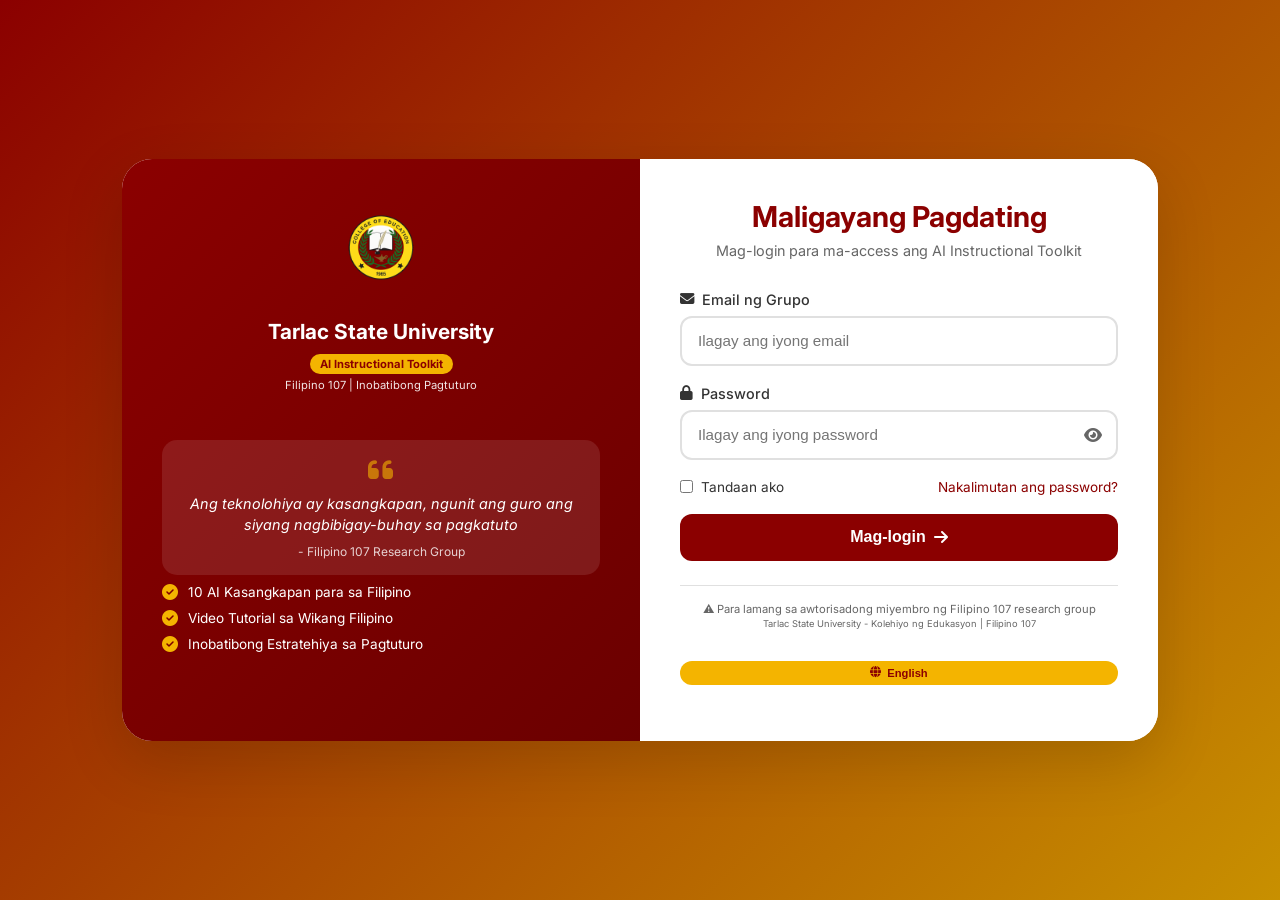
==== dashboard.html @ 9d1700a6 "first commit" ====
<!DOCTYPE html>
<html lang="tl">

<head>
    <meta charset="UTF-8">
    <meta name="viewport" content="width=device-width, initial-scale=1.0, user-scalable=yes">
    <link rel="icon" type="image/png" href="/assets/images/TSU Logo.png" />
    <title>Dashboard | AI Integrated Instructional Toolkit | Filipino 107 - TSU</title>
    <link rel="stylesheet" href="style.css">
    <link href="https://fonts.googleapis.com/css2?family=Inter:wght@300;400;500;600;700;800&display=swap"
        rel="stylesheet">
    <link rel="stylesheet" href="https://cdnjs.cloudflare.com/ajax/libs/font-awesome/6.5.1/css/all.min.css">
</head>

<body>
    <script src="check-auth.js"></script>

    <!-- Dashboard Navbar -->
    <nav class="dashboard-nav animate-slide-up">
        <div class="nav-container">
            <div class="logo">
                <img class="school-logo animate-float" src="assets/images/COE Logo.png" alt="COE Logo">
                <div class="tsu-text">
                    <span>TARLAC STATE UNIVERSITY</span>
                    <span>Kolehiyo ng Edukasyon</span>
                </div>
                <div class="logo-divider"></div>
                <i class="fas fa-robot animate-pulse"></i>
                <span class="brand-text">AI Toolkit <span class="pro-badge">Filipino 107</span></span>
            </div>
            <button class="mobile-menu-btn" id="mobileMenuBtn">
                <i class="fas fa-bars"></i>
            </button>
            <div class="nav-right" id="navRight">
                <button id="langToggle" class="lang-toggle-btn hover-scale">
                    <i class="fas fa-globe"></i> <span id="langToggleText">English</span>
                </button>
                <div class="theme-toggle" id="themeToggle">
                    <i class="fas fa-moon"></i>
                </div>
                <div class="user-menu">
                    <span id="userGreeting"></span>
                    <div class="user-avatar">
                        <i class="fas fa-user-graduate"></i>
                    </div>
                    <div class="dropdown-menu">
                        <a href="#" id="viewFavorites"><i class="fas fa-star"></i> <span id="favoritesText">Mga
                                Paborito</span></a>
                        <a href="#" id="viewProgress"><i class="fas fa-chart-line"></i> <span id="progressText">Aking
                                Progreso</span></a>
                        <hr>
                        <a href="logout.html"><i class="fas fa-sign-out-alt"></i> <span
                                id="logoutText">Lumabas</span></a>
                    </div>
                </div>
            </div>
        </div>
    </nav>

    <div class="dashboard-pro-container">
        <!-- University Header -->
        <div class="university-header scroll-reveal">
            <div class="uni-logo-container">
                <img src="assets/images/COE Logo.png" alt="TSU Logo" class="uni-logo hover-scale">
                <div class="uni-info">
                    <h2 class="uni-name">TARLAC STATE UNIVERSITY</h2>
                    <p class="uni-college">KOLEHIYO NG EDUKASYON | College of Education</p>
                    <p class="uni-course">Filipino 107 - Inobatibong Pagtuturo ng Filipino</p>
                </div>
                <div class="uni-badge animate-pulse">
                    <i class="fas fa-robot"></i>
                    <span>AI Powered Learning</span>
                </div>
            </div>
        </div>

        <!-- Stats Summary -->
        <div class="stats-summary scroll-reveal">
            <div class="stat-card">
                <i class="fas fa-check-circle"></i>
                <div class="stat-info">
                    <span class="stat-value" id="completedCount">0</span>
                    <span class="stat-label">Natapos na Tutorial</span>
                </div>
            </div>
            <div class="stat-card">
                <i class="fas fa-star"></i>
                <div class="stat-info">
                    <span class="stat-value" id="favoritesCount">0</span>
                    <span class="stat-label">Mga Paborito</span>
                </div>
            </div>
            <div class="stat-card">
                <i class="fas fa-fire"></i>
                <div class="stat-info">
                    <span class="stat-value" id="streakCount">0</span>
                    <span class="stat-label">Sunod-sunod na Araw</span>
                </div>
            </div>
        </div>

        <!-- Search and Filters -->
        <div class="search-section scroll-reveal">
            <div class="search-bar">
                <i class="fas fa-search"></i>
                <input type="text" id="searchInput" placeholder="Maghanap ng AI tools... (hal. AutoDraw, Testportal)">
                <button class="search-clear" id="searchClear" style="display: none;">
                    <i class="fas fa-times-circle"></i>
                </button>
            </div>
            <div class="filter-buttons stagger-children">
                <button class="filter-btn active" data-filter="all">
                    <i class="fas fa-th-large"></i> <span>Lahat ng Tool</span>
                </button>
                <button class="filter-btn" data-filter="sketch">
                    <i class="fas fa-paintbrush"></i> <span>Sketch</span>
                </button>
                <button class="filter-btn" data-filter="assessment">
                    <i class="fas fa-clipboard-list"></i> <span>Pagsusulit</span>
                </button>
                <button class="filter-btn" data-filter="portfolio">
                    <i class="fas fa-folder-open"></i> <span>Portfolio</span>
                </button>
                <button class="filter-btn" data-filter="writing">
                    <i class="fas fa-pen-fancy"></i> <span>Pagsulat</span>
                </button>
                <button class="filter-btn" data-filter="lesson">
                    <i class="fas fa-chalkboard-user"></i> <span>Banghay Aralin</span>
                </button>
                <button class="filter-btn" data-filter="favorites">
                    <i class="fas fa-heart"></i> <span>Mga Paborito</span>
                </button>
            </div>
        </div>

        <!-- Tools Grid -->
        <div class="tools-grid-pro" id="toolsGrid">
            <div class="loading-spinner">
                <i class="fas fa-spinner fa-spin"></i>
                <p>Loading AI Tools...</p>
            </div>
        </div>

        <!-- Motivational Quote Section -->
        <div class="motivation-card scroll-reveal">
            <div class="quote-icon">
                <i class="fas fa-quote-left animate-float"></i>
            </div>
            <div class="quote-content">
                <p id="quoteText">"Ang teknolohiya ay kasangkapan, ngunit ang guro ang siyang nagbibigay-buhay sa
                    pagkatuto."</p>
                <span id="quoteAuthorText">- Filipino 107 Research Group</span>
            </div>
            <div class="quote-refresh" id="refreshQuote">
                <i class="fas fa-sync-alt hover-scale"></i>
            </div>
        </div>

        <!-- Floating Action Button -->
        <div class="fab-menu" id="fabMenu">
            <button class="fab-main animate-pulse">
                <i class="fas fa-plus"></i>
            </button>
            <div class="fab-options">
                <button class="fab-option hover-scale" id="fabProgress">
                    <i class="fas fa-chart-line"></i>
                    <span>Progress</span>
                </button>
                <button class="fab-option hover-scale" id="fabFavorites">
                    <i class="fas fa-star"></i>
                    <span>Favorites</span>
                </button>
                <button class="fab-option hover-scale" id="fabSupport">
                    <i class="fas fa-headset"></i>
                    <span>Support</span>
                </button>
            </div>
        </div>
    </div>

    <!-- Progress Modal -->
    <div id="progressModal" class="modal">
        <div class="modal-content animate-fade-scale">
            <div class="modal-header">
                <h2><i class="fas fa-chart-line"></i> <span>Iyong Progreso sa Pag-aaral</span></h2>
                <span class="close hover-scale">&times;</span>
            </div>
            <div class="modal-body">
                <div class="progress-stats">
                    <div class="stat-circle">
                        <canvas id="progressChart" width="150" height="150"></canvas>
                        <span id="progressPercent">0%</span>
                    </div>
                    <div class="stat-details">
                        <div class="stat-item">
                            <i class="fas fa-check-circle" style="color: #28a745;"></i>
                            <span>Natapos na Tutorial:</span>
                            <strong id="modalCompleted">0</strong><span>/9</span>
                        </div>
                        <div class="stat-item">
                            <i class="fas fa-clock" style="color: #F4B400;"></i>
                            <span>Kasalukuyang Pinag-aaralan:</span>
                            <strong id="modalInProgress">0</strong>
                        </div>
                        <div class="stat-item">
                            <i class="fas fa-star" style="color: #F4B400;"></i>
                            <span>Mga Paboritong Tool:</span>
                            <strong id="modalFavorites">0</strong>
                        </div>
                        <div class="stat-item">
                            <i class="fas fa-fire" style="color: #ff6b6b;"></i>
                            <span>Sunod-sunod na Araw:</span>
                            <strong id="modalStreak">0</strong> <span>araw</span>
                        </div>
                    </div>
                </div>
                <div class="completed-section">
                    <h4><i class="fas fa-trophy"></i> <span>Mga Natapos na Tutorial</span></h4>
                    <div class="completed-list" id="completedList">
                        <p class="empty-message">Wala pang natapos na tutorial. Simulan na ang pag-aaral!</p>
                    </div>
                </div>
            </div>
        </div>
    </div>

    <!-- Footer -->
    <footer class="footer-pro">
        <div class="footer-content">
            <div class="footer-logo scroll-reveal">
                <i class="fas fa-robot animate-float"></i>
                <span>AI Integrated Instructional Toolkit</span>
                <p>Filipino 107 - Inobatibong Pagtuturo ng Filipino</p>
                <p class="mt-1">Tarlac State University | KOLEHIYO NG EDUKASYON</p>
                <p class="mt-1"><small>Isang proyektong pananaliksik para sa inobatibong pagtuturo ng Filipino</small>
                </p>
            </div>
            <div class="footer-links">
                <div class="link-group scroll-reveal">
                    <h4>Menu</h4>
                    <a href="index.html#features">Mga Tampok</a>
                    <a href="index.html#tools">AI Kasangkapan</a>
                    <a href="login.html">Mag-login</a>
                </div>
                <div class="link-group scroll-reveal">
                    <h4>Suporta</h4>
                    <a href="#">Help Center</a>
                    <a href="#">Makipag-ugnayan</a>
                </div>
                <div class="link-group scroll-reveal">
                    <h4>Legal</h4>
                    <a href="#">Patakaran sa Privacy</a>
                    <a href="#">Terms of Use</a>
                </div>
            </div>
        </div>
        <div class="footer-bottom scroll-reveal">
            <p>© 2024 AI Integrated Instructional Toolkit | Filipino 107 - Tarlac State University</p>
            <p><small>KOLEHIYO NG EDUKASYON | College of Education</small></p>
        </div>
    </footer>

    <button id="scrollTopBtn" class="scroll-top-btn" aria-label="Scroll to top">
        <i class="fas fa-arrow-up"></i>
    </button>

    <script>
        // ========== AI TOOLS DATA - EACH ID MATCHES THE HTML FILE NAME ==========
        const toolsData = [
            // SKETCH CATEGORY
            {
                id: "autodraw",
                name: "AutoDraw",
                icon: "fas fa-paintbrush",
                color: "#FF6B35",
                category: "sketch",
                categoryName: "Sketch",
                description: "Gumuhit ng sketch at graphic organizer para sa pagtuturo",
                useInTeaching: "Ilarawan ang tagpuan ng akda, gumawa ng story sequence",
                completed: false,
                favorite: false
            },
            {
                id: "graphic-organizer",
                name: "Graphic Organizer",
                icon: "fas fa-project-diagram",
                color: "#17A2B8",
                category: "sketch",
                categoryName: "Sketch",
                description: "Lumikha ng concept map at visual diagrams",
                useInTeaching: "Gumawa ng graphic organizer para sa aralin",
                completed: false,
                favorite: false
            },

            // ASSESSMENT CATEGORY
            {
                id: "testportal",
                name: "Testportal",
                icon: "fas fa-clipboard-list",
                color: "#28A745",
                category: "assessment",
                categoryName: "Pagsusulit",
                description: "Lumikha ng online pagsusulit at assessment",
                useInTeaching: "Gumawa ng multiple choice, true/false, essay questions",
                completed: false,
                favorite: false
            },

            // PORTFOLIO CATEGORY
            {
                id: "visme",
                name: "Visme",
                icon: "fas fa-chart-pie",
                color: "#4B0082",
                category: "portfolio",
                categoryName: "Portfolio",
                description: "Lumikha ng digital portfolio at presentation",
                useInTeaching: "Gumawa ng portfolio ng mga likhang sining ng mag-aaral",
                completed: false,
                favorite: false
            },
            {
                id: "framer",
                name: "Framer",
                icon: "fas fa-layer-group",
                color: "#0055FF",
                category: "portfolio",
                categoryName: "Portfolio",
                description: "Magdisenyo ng website at online portfolio",
                useInTeaching: "Gumawa ng website para sa mga proyekto ng mag-aaral",
                completed: false,
                favorite: false
            },

            // WRITING CATEGORY
            {
                id: "talaarawan",
                name: "Talaarawan",
                icon: "fas fa-book-journal",
                color: "#E83E8C",
                category: "writing",
                categoryName: "Pagsulat",
                description: "Digital na talaarawan para sa repleksyon",
                useInTeaching: "Gumawa ng digital journal para sa repleksyon ng mag-aaral",
                completed: false,
                favorite: false
            },
            {
                id: "lakbay-sanaysay",
                name: "Lakbay-Sanaysay",
                icon: "fas fa-map-marked-alt",
                color: "#00A4EF",
                category: "writing",
                categoryName: "Pagsulat",
                description: "Kasangkapan sa pagsulat ng travel essay",
                useInTeaching: "Gumawa ng travel essay tungkol sa mga lugar sa Pilipinas",
                completed: false,
                favorite: false
            },

            // LESSON PLAN CATEGORY
            {
                id: "banghay-aralin",
                name: "Banghay ng Pagtuturo",
                icon: "fas fa-chalkboard-user",
                color: "#FF8C00",
                category: "lesson",
                categoryName: "Banghay Aralin",
                description: "Lumikha ng detalyadong lesson plan",
                useInTeaching: "Gumawa ng step-by-step lesson plan para sa Filipino",
                completed: false,
                favorite: false
            },
            {
                id: "modyul",
                name: "Module Creator",
                icon: "fas fa-book-open",
                color: "#8B0000",
                category: "lesson",
                categoryName: "Banghay Aralin",
                description: "Lumikha ng learning modules",
                useInTeaching: "Gumawa ng self-learning modules para sa Filipino",
                completed: false,
                favorite: false
            }
        ];

        let currentFilter = "all";
        let currentSearch = "";

        function loadSavedData() {
            const savedProgress = localStorage.getItem("toolProgress");
            if (savedProgress) {
                const progress = JSON.parse(savedProgress);
                toolsData.forEach(tool => {
                    if (progress[tool.id]) {
                        tool.completed = progress[tool.id].completed || false;
                        tool.favorite = progress[tool.id].favorite || false;
                    }
                });
            }
        }

        function saveProgress() {
            const progress = {};
            toolsData.forEach(tool => {
                progress[tool.id] = { completed: tool.completed, favorite: tool.favorite };
            });
            localStorage.setItem("toolProgress", JSON.stringify(progress));
            localStorage.setItem("favorites", JSON.stringify(toolsData.filter(t => t.favorite).map(t => t.id)));
        }

        function toggleFavorite(toolId) {
            const tool = toolsData.find(t => t.id === toolId);
            if (tool) {
                tool.favorite = !tool.favorite;
                saveProgress();
                renderTools();
                updateStats();
            }
        }

        function updateStreak() {
            const lastLogin = localStorage.getItem("lastLogin");
            const today = new Date().toDateString();
            let streak = parseInt(localStorage.getItem("streak")) || 0;
            if (lastLogin !== today) {
                const yesterday = new Date();
                yesterday.setDate(yesterday.getDate() - 1);
                streak = lastLogin === yesterday.toDateString() ? streak + 1 : 1;
                localStorage.setItem("lastLogin", today);
                localStorage.setItem("streak", streak);
            }
            document.getElementById("streakCount").textContent = streak;
        }

        function updateStats() {
            const completedCount = toolsData.filter(t => t.completed).length;
            const favoritesCount = toolsData.filter(t => t.favorite).length;
            document.getElementById("completedCount").textContent = completedCount;
            document.getElementById("favoritesCount").textContent = favoritesCount;
            document.getElementById("progressPercent").textContent = `${Math.round((completedCount / toolsData.length) * 100)}%`;
        }

        function renderTools() {
            const grid = document.getElementById("toolsGrid");
            if (!grid) return;

            let filteredTools = [...toolsData];

            if (currentFilter === "favorites") {
                filteredTools = filteredTools.filter(t => t.favorite);
            } else if (currentFilter !== "all") {
                filteredTools = filteredTools.filter(t => t.category === currentFilter);
            }

            if (currentSearch) {
                const searchLower = currentSearch.toLowerCase();
                filteredTools = filteredTools.filter(t =>
                    t.name.toLowerCase().includes(searchLower) ||
                    t.description.toLowerCase().includes(searchLower)
                );
            }

            if (filteredTools.length === 0) {
                grid.innerHTML = `<div class="no-results"><i class="fas fa-search fa-3x"></i><h3>Walang nakitang tool</h3><p>Subukan ang ibang search term o filter</p></div>`;
                return;
            }

            grid.innerHTML = filteredTools.map(tool => `
        <div class="tool-card-pro">
            <div class="tool-header-pro">
                <div class="tool-icon-pro" style="background: ${tool.color}20;">
                    <i class="${tool.icon}" style="color: ${tool.color};"></i>
                </div>
                <button class="favorite-btn" onclick="event.preventDefault(); toggleFavorite('${tool.id}')">
                    <i class="fas fa-heart" style="color: ${tool.favorite ? '#ff4757' : '#ccc'};"></i>
                </button>
            </div>
            <h3>${tool.name}</h3>
            <span class="tool-category">${tool.categoryName}</span>
            <p class="tool-description">${tool.description}</p>
            <div class="teaching-use"><i class="fas fa-chalkboard"></i><span>Gamit sa Pagtuturo: ${tool.useInTeaching}</span></div>
            <div class="progress-bar"><div class="progress-fill" style="width: ${tool.completed ? '100%' : '0%'}"></div></div>
            ${tool.completed ? '<div class="completed-badge"><i class="fas fa-check-circle"></i> Tapos na!</div>' : ''}
            <a href="tools/${tool.id}.html" class="view-tutorial-btn">Tingnan ang Tutorial →</a>
        </div>
    `).join("");
        }

        function showProgressModal() {
            const modal = document.getElementById("progressModal");
            if (!modal) return;
            const completed = toolsData.filter(t => t.completed);
            document.getElementById("modalCompleted").textContent = completed.length;
            document.getElementById("modalInProgress").textContent = toolsData.filter(t => !t.completed).length;
            document.getElementById("modalFavorites").textContent = toolsData.filter(t => t.favorite).length;
            document.getElementById("modalStreak").textContent = localStorage.getItem("streak") || 0;
            document.getElementById("progressPercent").textContent = `${Math.round((completed.length / toolsData.length) * 100)}%`;
            const completedList = document.getElementById("completedList");
            if (completed.length === 0) {
                completedList.innerHTML = "<p class='empty-message'>Wala pang natapos na tutorial. Simulan na ang pag-aaral!</p>";
            } else {
                completedList.innerHTML = completed.map(t => `<div class="completed-item"><i class="${t.icon}" style="color: ${t.color};"></i><span>${t.name}</span><i class="fas fa-check-circle" style="color: #28a745;"></i></div>`).join("");
            }
            modal.style.display = "flex";
        }

        function initDashboard() {
            loadSavedData();
            renderTools();
            updateStats();
            updateStreak();

            const userEmail = localStorage.getItem("userEmail");
            if (userEmail) document.getElementById("userGreeting").textContent = `Hi, ${userEmail.split('@')[0]}`;

            const searchInput = document.getElementById("searchInput");
            const searchClear = document.getElementById("searchClear");
            if (searchInput) {
                searchInput.addEventListener("input", (e) => {
                    currentSearch = e.target.value;
                    if (searchClear) searchClear.style.display = currentSearch ? "flex" : "none";
                    renderTools();
                });
            }
            if (searchClear) {
                searchClear.addEventListener("click", () => {
                    searchInput.value = "";
                    currentSearch = "";
                    searchClear.style.display = "none";
                    renderTools();
                });
            }

            document.querySelectorAll(".filter-btn").forEach(btn => {
                btn.addEventListener("click", () => {
                    document.querySelectorAll(".filter-btn").forEach(b => b.classList.remove("active"));
                    btn.classList.add("active");
                    currentFilter = btn.dataset.filter;
                    renderTools();
                });
            });

            document.getElementById("viewProgress")?.addEventListener("click", (e) => { e.preventDefault(); showProgressModal(); });
            document.getElementById("fabProgress")?.addEventListener("click", () => showProgressModal());
            document.querySelector("#progressModal .close")?.addEventListener("click", () => document.getElementById("progressModal").style.display = "none");
            window.onclick = (e) => { if (e.target === document.getElementById("progressModal")) document.getElementById("progressModal").style.display = "none"; };

            const refreshQuote = document.getElementById("refreshQuote");
            const quotes = [
                { text: '"Ang teknolohiya ay kasangkapan, ngunit ang guro ang siyang nagbibigay-buhay sa pagkatuto."', author: "- Filipino 107 Research Group" },
                { text: '"Ang mahusay na guro ay hindi lamang nagtuturo, kundi patuloy na natututo."', author: "- Filipino 107" }
            ];
            if (refreshQuote) {
                refreshQuote.addEventListener("click", () => {
                    const random = quotes[Math.floor(Math.random() * quotes.length)];
                    document.getElementById("quoteText").textContent = random.text;
                    document.getElementById("quoteAuthorText").textContent = random.author;
                });
            }

            const scrollBtn = document.getElementById("scrollTopBtn");
            window.addEventListener("scroll", () => scrollBtn?.classList.toggle("show", window.scrollY > 300));
            scrollBtn?.addEventListener("click", () => window.scrollTo({ top: 0, behavior: "smooth" }));

            const fabMain = document.querySelector(".fab-main");
            const fabMenu = document.querySelector(".fab-menu");
            if (fabMain && fabMenu) {
                fabMain.addEventListener("click", () => fabMenu.classList.toggle("active"));
                document.addEventListener("click", (e) => { if (!fabMenu.contains(e.target)) fabMenu.classList.remove("active"); });
            }
            document.getElementById("fabFavorites")?.addEventListener("click", () => { document.querySelector('[data-filter="favorites"]').click(); fabMenu?.classList.remove("active"); });
            document.getElementById("fabSupport")?.addEventListener("click", () => alert("Para sa suporta: support@tsu.edu.ph"));

            document.querySelectorAll('.scroll-reveal').forEach(el => {
                const observer = new IntersectionObserver(([entry]) => { if (entry.isIntersecting) { el.classList.add('revealed'); observer.disconnect(); } });
                observer.observe(el);
            });
        }

        window.toggleFavorite = toggleFavorite;
        window.renderTools = renderTools;
        document.addEventListener("DOMContentLoaded", initDashboard);
    </script>
</body>

</html>
---- style.css ----
* {
    margin: 0;
    padding: 0;
    box-sizing: border-box;
}

body {
    font-family: 'Inter', sans-serif;
    background: #F5F5F5;
    transition: background 0.3s, color 0.3s;
}

/* Force dark mode to work - Add this at the top of your CSS */
body.dark-mode {
    --bg-primary: #1a1a2e;
    --bg-secondary: #16213e;
    --text-primary: #ffffff;
    --text-secondary: #a0a0a0;
    --text-muted: #6c757d;
    --card-bg: #0f3460;
    --border-color: #2c3e66;
    background: #16213e;
    color: #ffffff;
}

/* Make sure dark mode navbar changes color */
body.dark-mode .dashboard-nav,
body.dark-mode .navbar {
    background: #0f0f1a !important;
}

body.dark-mode .nav-right {
    background: #0f0f1a !important;
}

body.dark-mode .logo span,
body.dark-mode .brand-text {
    color: white;
}

body.dark-mode .tool-card-pro {
    background: #0f3460;
    border-color: #2c3e66;
}

body.dark-mode .tool-card-pro p {
    color: #a0a0a0;
}

body.dark-mode .filter-btn {
    color: #a0a0a0;
    border-color: #2c3e66;
}

body.dark-mode .filter-btn.active {
    background: linear-gradient(135deg, #8B0000, #C89000);
    color: white;
}

body.dark-mode .search-bar {
    background: #0f3460;
    border-color: #2c3e66;
}

body.dark-mode .search-bar input {
    color: white;
}

body.dark-mode .search-bar input::placeholder {
    color: #6c757d;
}

body.dark-mode .motivation-card {
    background: rgba(244, 180, 0, 0.1);
}

body.dark-mode .modal-content {
    background: #1a1a2e;
}

body.dark-mode .completed-item {
    background: #0f3460;
}

body.dark-mode .stat-item {
    border-bottom-color: #2c3e66;
}

/* ========== TSU COLOR PALETTE ========== */
:root {
    /* TSU Primary Colors */
    --tsu-maroon: #8B0000;
    --tsu-gold: #F4B400;
    --tsu-gold-dark: #C89000;
    --tsu-gold-light: #FFD54F;

    /* TSU Neutral Colors */
    --tsu-white: #FFFFFF;
    --tsu-gray-light: #F5F5F5;
    --tsu-gray-dark: #333333;

    /* System Variables (using TSU colors) */
    --bg-primary: var(--tsu-white);
    --bg-secondary: var(--tsu-gray-light);
    --text-primary: var(--tsu-gray-dark);
    --text-secondary: #666666;
    --text-muted: #999999;
    --card-bg: var(--tsu-white);
    --border-color: #E0E0E0;

    /* Gradients using TSU colors */
    --gradient-maroon: linear-gradient(135deg, #8B0000, #6B0000);
    --gradient-gold: linear-gradient(135deg, #F4B400, #D4A000);
    --gradient-maroon-gold: linear-gradient(135deg, #8B0000, #F4B400);

    --shadow: 0 10px 40px rgba(0, 0, 0, 0.1);
    --shadow-sm: 0 2px 10px rgba(0, 0, 0, 0.05);
    --shadow-lg: 0 20px 60px rgba(0, 0, 0, 0.15);
}

/* Dark Mode - Adjusted for TSU colors */
body.dark-mode {
    --bg-primary: #1a1a2e;
    --bg-secondary: #16213e;
    --text-primary: #ffffff;
    --text-secondary: #a0a0a0;
    --text-muted: #6c757d;
    --card-bg: #0f3460;
    --border-color: #2c3e66;
    --shadow: 0 10px 40px rgba(0, 0, 0, 0.3);
    --shadow-sm: 0 2px 10px rgba(0, 0, 0, 0.2);
    --shadow-lg: 0 20px 60px rgba(0, 0, 0, 0.4);
}

body {
    background: var(--bg-secondary);
    color: var(--text-primary);
}

/* ========== TYPOGRAPHY ========== */
h1,
h2,
h3,
h4,
h5,
h6 {
    color: var(--text-primary);
    font-weight: 700;
}

a {
    text-decoration: none;
    transition: all 0.3s ease;
}

/* ========== SCROLLBAR - TSU Colors ========== */
::-webkit-scrollbar {
    width: 10px;
}

::-webkit-scrollbar-track {
    background: var(--bg-secondary);
}

::-webkit-scrollbar-thumb {
    background: var(--tsu-maroon);
    border-radius: 10px;
}

::-webkit-scrollbar-thumb:hover {
    background: var(--tsu-gold-dark);
}

/* ========== NAVIGATION - TSU Maroon ========== */
/* ========== NAVIGATION - RESPONSIVE WITH LARGE LOGO ========== */
.navbar,
.dashboard-nav {
    background: var(--tsu-maroon);
    box-shadow: var(--shadow-sm);
    position: fixed;
    width: 100%;
    top: 0;
    z-index: 1000;
    padding: 0.5rem 0;
}

.nav-container {
    max-width: 1400px;
    margin: 0 auto;
    padding: 0.75rem 2rem;
    display: flex;
    justify-content: space-between;
    align-items: center;
    gap: 1rem;
}

/* Logo Container */
.logo {
    display: flex;
    align-items: center;
    gap: 1rem;
    flex-wrap: wrap;
}

/* Large School Logo */
.school-logo {
    width: 120px;
    height: 120px;
    object-fit: contain;
    border-radius: 50%;
    background: var(--tsu-white);
    padding: 5px;
    box-shadow: 0 2px 8px rgba(0, 0, 0, 0.2);
    transition: transform 0.3s ease;
}

.school-logo:hover {
    transform: scale(1.05);
}

/* TSU Text Container */
.tsu-text {
    display: flex;
    flex-direction: column;
    line-height: 1.2;
}

.tsu-name {
    font-size: 0.8rem;
    font-weight: 700;
    letter-spacing: 0.5px;
    color: var(--tsu-gold);
    white-space: nowrap;
}

.tsu-tagline {
    font-size: 0.65rem;
    opacity: 0.9;
    color: white;
    white-space: nowrap;
}

/* Divider */
.logo-divider {
    width: 1px;
    height: 40px;
    background: rgba(255, 255, 255, 0.3);
    margin: 0 0.25rem;
}

/* Robot Icon */
.logo i.fa-robot {
    font-size: 1.6rem;
    color: var(--tsu-gold);
}

/* Brand Text */
.brand-text {
    font-size: 1rem;
    font-weight: 600;
    color: white;
    white-space: nowrap;
}

.pro-badge {
    background: var(--tsu-gold);
    font-size: 0.6rem;
    padding: 2px 6px;
    border-radius: 20px;
    color: var(--tsu-maroon);
    margin-left: 6px;
    font-weight: 700;
}

/* Navigation Links */
.nav-links {
    display: flex;
    gap: 1.5rem;
    align-items: center;
}

.nav-links a {
    text-decoration: none;
    color: var(--tsu-white);
    font-weight: 500;
    transition: all 0.3s ease;
    font-size: 0.9rem;
}

.nav-links a:hover {
    color: var(--tsu-gold);
}

/* FIXED LOGIN BUTTON */
.nav-login-btn {
    padding: 6px 18px !important;
    border: 2px solid #F4B400 !important;
    border-radius: 30px !important;
    background: transparent !important;
    color: #FFFFFF !important;
}

.nav-login-btn:hover {
    background: #F4B400 !important;
    color: #ffffff !important;
}

/* FIXED GET STARTED BUTTON */
.nav-cta-btn {
    background: #F4B400 !important;
    color: #8B0000 !important;
    padding: 6px 20px !important;
    border-radius: 30px !important;
    font-weight: 700 !important;
}

.nav-cta-btn:hover {
    background: #C89000 !important;
    color: #8B0000 !important;
    transform: translateY(-2px);
}

/* FORCE FIX - ADD AT VERY END */
.nav-login-btn {
    border: 2px solid #F4B400 !important;
    background: transparent !important;
    color: white !important;
}

.nav-login-btn:hover {
    background: #F4B400 !important;
    color: #8B0000 !important;
}

.nav-cta-btn {
    background: #F4B400 !important;
    color: #ffffff !important;
}

.nav-cta-btn:hover {
    background: #C89000 !important;
    color: #8B0000 !important;
}

/* Language Toggle Button */
.lang-toggle-btn {
    background: rgba(255, 255, 255, 0.15);
    border: 1px solid rgba(255, 255, 255, 0.3);
    color: white;
    padding: 6px 14px;
    border-radius: 30px;
    cursor: pointer;
    font-size: 0.8rem;
    font-weight: 500;
    transition: all 0.3s;
    display: flex;
    align-items: center;
    gap: 6px;
}

.lang-toggle-btn:hover {
    background: rgba(255, 255, 255, 0.25);
    border-color: var(--tsu-gold);
}

/* Mobile Menu Button */
.mobile-menu-btn {
    display: none;
    background: none;
    border: none;
    color: white;
    font-size: 1.5rem;
    cursor: pointer;
    padding: 8px;
    transition: all 0.3s;
}

.mobile-menu-btn:hover {
    color: var(--tsu-gold);
}

/* ========== RESPONSIVE NAVBAR ========== */

/* Tablet (768px - 1024px) */
@media (max-width: 1024px) {
    .nav-container {
        padding: 0.75rem 1.5rem;
    }

    .tsu-name {
        font-size: 0.7rem;
    }

    .tsu-tagline {
        font-size: 0.55rem;
    }

    .brand-text {
        font-size: 0.9rem;
    }

    .logo i.fa-robot {
        font-size: 1.4rem;
    }

    .nav-links {
        gap: 1rem;
    }

    .nav-links a {
        font-size: 0.85rem;
    }

    .nav-login-btn,
    .nav-cta-btn {
        padding: 5px 14px;
    }

    .lang-toggle-btn {
        padding: 5px 12px;
        font-size: 0.75rem;
    }
}

/* Mobile (up to 768px) */
@media (max-width: 768px) {
    .navbar {
        padding: 0;
    }

    .nav-container {
        padding: 0.75rem 1rem;
        flex-wrap: wrap;
        position: relative;
    }

    /* Logo section - keep large on mobile */
    .logo {
        flex: 1;
        gap: 0.75rem;
    }

    .school-logo {
        width: 50px;
        height: 50px;
    }

    .tsu-name {
        font-size: 0.6rem;
    }

    .tsu-tagline {
        font-size: 0.5rem;
    }

    .logo-divider {
        height: 30px;
    }

    .logo i.fa-robot {
        font-size: 1.2rem;
    }

    .brand-text {
        font-size: 0.8rem;
    }

    .pro-badge {
        font-size: 0.5rem;
        padding: 1px 4px;
    }

    /* Mobile Menu Button */
    .mobile-menu-btn {
        display: block;
    }

    /* Navigation Links - Mobile Dropdown */
    .nav-links {
        display: none;
        position: absolute;
        top: 100%;
        left: 0;
        right: 0;
        background: var(--tsu-maroon);
        flex-direction: column;
        padding: 1rem;
        gap: 1rem;
        z-index: 1000;
        border-top: 1px solid rgba(255, 255, 255, 0.1);
        box-shadow: 0 10px 20px rgba(0, 0, 0, 0.2);
    }

    .nav-links.show {
        display: flex;
    }

    .nav-links a {
        width: 100%;
        text-align: center;
        padding: 10px;
        font-size: 1rem;
    }

    .nav-login-btn,
    .nav-cta-btn {
        width: 100%;
        text-align: center;
    }

    .lang-toggle-btn {
        width: 100%;
        justify-content: center;
        margin-top: 0.5rem;
    }
}

/* Small Mobile (up to 480px) */
@media (max-width: 480px) {
    .nav-container {
        padding: 0.6rem 0.8rem;
    }

    /* Keep logo large but adjust spacing */
    .logo {
        gap: 0.5rem;
    }

    .school-logo {
        width: 45px;
        height: 45px;
    }

    .tsu-text {
        display: none;
        /* Hide text on very small screens to save space */
    }

    .logo-divider {
        display: none;
    }

    .logo i.fa-robot {
        font-size: 1.1rem;
    }

    .brand-text {
        font-size: 0.75rem;
    }

    .pro-badge {
        font-size: 0.45rem;
        padding: 1px 3px;
    }
}

/* Extra Small (up to 360px) */
@media (max-width: 360px) {
    .school-logo {
        width: 40px;
        height: 40px;
    }

    .brand-text {
        font-size: 0.7rem;
    }

    .logo i.fa-robot {
        font-size: 1rem;
    }
}

/* Fix for dashboard nav on mobile */
@media (max-width: 768px) {
    .dashboard-nav .nav-container {
        padding: 0.6rem 1rem;
    }

    .dashboard-nav .logo {
        gap: 0.5rem;
    }

    .dashboard-nav .school-logo {
        width: 45px;
        height: 45px;
    }

    .dashboard-nav .brand-text {
        font-size: 0.8rem;
    }
}

/* ========== HERO SECTION ========== */
.hero-pro {
    min-height: 100vh;
    display: flex;
    align-items: center;
    justify-content: space-between;
    padding: 120px 5% 80px;
    position: relative;
    overflow: hidden;
}

.hero-bg-gradient {
    position: absolute;
    top: 0;
    left: 0;
    right: 0;
    bottom: 0;
    background: radial-gradient(circle at 20% 50%, rgba(139, 0, 0, 0.05) 0%, transparent 50%);
}

.hero-content {
    flex: 1;
    max-width: 600px;
    z-index: 2;
}

.hero-badge {
    display: inline-flex;
    align-items: center;
    gap: 8px;
    background: rgba(244, 180, 0, 0.15);
    padding: 8px 16px;
    border-radius: 50px;
    font-size: 0.875rem;
    margin-bottom: 1.5rem;
    color: var(--tsu-maroon);
    font-weight: 600;
}

.hero-title-pro {
    font-size: 3.5rem;
    font-weight: 800;
    line-height: 1.2;
    margin-bottom: 1.5rem;
}

.gradient-text {
    background: linear-gradient(135deg, var(--tsu-maroon), var(--tsu-gold));
    -webkit-background-clip: text;
    background-clip: text;
    color: transparent;
}

.hero-description {
    font-size: 1.125rem;
    color: var(--text-secondary);
    line-height: 1.6;
    margin-bottom: 2rem;
}

.hero-buttons-pro {
    display: flex;
    gap: 1rem;
    margin-bottom: 3rem;
    flex-wrap: wrap;
}

.btn-primary-pro {
    background: var(--tsu-maroon);
    color: white;
    padding: 14px 32px;
    border-radius: 50px;
    text-decoration: none;
    font-weight: 600;
    display: inline-flex;
    align-items: center;
    gap: 8px;
    transition: transform 0.3s, box-shadow 0.3s;
}

.btn-primary-pro:hover {
    background: #6B0000;
    transform: translateY(-2px);
    box-shadow: 0 10px 30px rgba(139, 0, 0, 0.3);
    color: white;
}

.btn-secondary-pro {
    background: transparent;
    border: 2px solid var(--tsu-maroon);
    color: white;
    padding: 12px 28px;
    border-radius: 50px;
    text-decoration: none;
    font-weight: 600;
    display: inline-flex;
    align-items: center;
    gap: 8px;
    transition: all 0.3s;
}

.btn-secondary-pro:hover {
    background: var(--tsu-maroon);
    color: white;
}

.hero-stats {
    display: flex;
    gap: 3rem;
    flex-wrap: wrap;
}

.stat {
    display: flex;
    flex-direction: column;
}

.stat-number {
    font-size: 2rem;
    font-weight: 800;
    color: var(--tsu-maroon);
}

.stat-label {
    font-size: 0.875rem;
    color: var(--text-secondary);
}

.hero-image {
    flex: 1;
    position: relative;
    height: 500px;
}

.floating-card {
    position: absolute;
    background: var(--card-bg);
    padding: 1rem 1.5rem;
    border-radius: 15px;
    display: flex;
    align-items: center;
    gap: 12px;
    box-shadow: var(--shadow);
    animation: float 3s ease-in-out infinite;
    border-left: 4px solid var(--tsu-gold);
}

.card-1 {
    top: 20%;
    left: 10%;
    animation-delay: 0s;
}

.card-2 {
    top: 50%;
    right: 10%;
    animation-delay: 1s;
}

.card-3 {
    bottom: 20%;
    left: 20%;
    animation-delay: 2s;
}

@keyframes float {

    0%,
    100% {
        transform: translateY(0px);
    }

    50% {
        transform: translateY(-20px);
    }
}

/* ========== FEATURES SECTION ========== */
.features-pro {
    padding: 80px 5%;
    background: var(--bg-primary);
}

.container {
    max-width: 1200px;
    margin: 0 auto;
}

.section-header {
    text-align: center;
    margin-bottom: 3rem;
}

.section-tag {
    display: inline-block;
    background: rgba(244, 180, 0, 0.15);
    padding: 6px 16px;
    border-radius: 50px;
    font-size: 0.875rem;
    font-weight: 600;
    margin-bottom: 1rem;
    color: var(--tsu-maroon);
}

.section-header h2 {
    font-size: 2.5rem;
    margin-bottom: 1rem;
}

.section-header p {
    color: var(--text-secondary);
    max-width: 600px;
    margin: 0 auto;
}

.features-grid-pro {
    display: grid;
    grid-template-columns: repeat(auto-fit, minmax(350px, 1fr));
    gap: 2rem;
}

.feature-card-pro {
    background: var(--bg-secondary);
    padding: 2rem;
    border-radius: 20px;
    transition: transform 0.3s, box-shadow 0.3s;
    text-align: center;
    border-bottom: 4px solid transparent;
}

.feature-card-pro:hover {
    transform: translateY(-5px);
    box-shadow: var(--shadow);
    border-bottom-color: var(--tsu-gold);
}

.feature-icon-pro {
    width: 70px;
    height: 70px;
    background: rgba(139, 0, 0, 0.1);
    border-radius: 20px;
    display: flex;
    align-items: center;
    justify-content: center;
    margin: 0 auto 1.5rem;
}

.feature-icon-pro i {
    font-size: 2rem;
    color: var(--tsu-maroon);
}

.feature-card-pro h3 {
    margin-bottom: 0.5rem;
}

.feature-card-pro p {
    color: var(--text-secondary);
    line-height: 1.6;
}

/* ========== TOOLS PREVIEW SECTION ========== */
.tools-preview-pro {
    padding: 60px 5%;
    background: var(--bg-secondary);
}

.tools-marquee {
    overflow: hidden;
    white-space: nowrap;
    margin-top: 2rem;
}

.tools-scroll {
    display: inline-block;
    animation: scroll 20s linear infinite;
}

.tools-scroll span {
    display: inline-block;
    padding: 10px 20px;
    margin: 0 10px;
    background: var(--card-bg);
    border-radius: 50px;
    font-weight: 500;
    box-shadow: var(--shadow-sm);
    color: var(--tsu-maroon);
    border: 1px solid rgba(139, 0, 0, 0.1);
}

.tools-scroll span i {
    color: var(--tsu-gold);
    margin-right: 8px;
}

@keyframes scroll {
    0% {
        transform: translateX(0);
    }

    100% {
        transform: translateX(-50%);
    }
}

/* ========== CTA SECTION - TSU Colors ========== */
.cta-pro {
    background: var(--tsu-maroon);
    padding: 80px 5%;
    text-align: center;
    color: white;
}

.cta-content h2 {
    font-size: 2.5rem;
    margin-bottom: 1rem;
    color: white;
}

.cta-content p {
    margin-bottom: 2rem;
    opacity: 0.9;
}

.btn-cta {
    background: var(--tsu-gold);
    color: var(--tsu-maroon);
    padding: 14px 32px;
    border-radius: 50px;
    text-decoration: none;
    font-weight: 700;
    display: inline-flex;
    align-items: center;
    gap: 8px;
    transition: transform 0.3s;
}

.btn-cta:hover {
    transform: translateY(-2px);
    background: var(--tsu-gold-dark);
    box-shadow: 0 10px 30px rgba(0, 0, 0, 0.2);
}

/* ========== DASHBOARD ========== */
.dashboard-pro-container {
    max-width: 1400px;
    margin: 80px auto 0;
    padding: 2rem;
}

.welcome-section {
    background: var(--tsu-maroon);
    border-radius: 20px;
    padding: 2rem;
    display: flex;
    justify-content: space-between;
    align-items: center;
    margin-bottom: 2rem;
    color: white;
    flex-wrap: wrap;
    gap: 1rem;
}

.welcome-text h1 {
    font-size: 1.8rem;
    margin-bottom: 0.5rem;
    color: white;
}

.welcome-text p {
    opacity: 0.9;
}

.streak-card {
    background: rgba(244, 180, 0, 0.2);
    padding: 1rem 1.5rem;
    border-radius: 15px;
    display: flex;
    align-items: center;
    gap: 1rem;
    backdrop-filter: blur(10px);
}

.streak-card i {
    font-size: 2rem;
    color: var(--tsu-gold);
}

/* Search Section */
.search-section {
    margin-bottom: 2rem;
}

.search-bar {
    background: var(--bg-primary);
    border-radius: 50px;
    padding: 1rem 1.5rem;
    display: flex;
    align-items: center;
    gap: 1rem;
    margin-bottom: 1.5rem;
    box-shadow: var(--shadow-sm);
    border: 1px solid var(--border-color);
}

.search-bar i {
    color: var(--tsu-maroon);
    font-size: 1.2rem;
}

.search-bar input {
    flex: 1;
    border: none;
    outline: none;
    background: transparent;
    font-size: 1rem;
    color: var(--text-primary);
}

.search-bar input::placeholder {
    color: var(--text-muted);
}

.filter-buttons {
    display: flex;
    gap: 1rem;
    flex-wrap: wrap;
}

.filter-btn {
    padding: 0.6rem 1.5rem;
    border: 2px solid var(--border-color);
    background: transparent;
    border-radius: 50px;
    cursor: pointer;
    transition: all 0.3s;
    color: var(--text-primary);
    font-weight: 500;
}

.filter-btn:hover {
    border-color: var(--tsu-maroon);
    color: var(--tsu-maroon);
}

.filter-btn.active {
    background: var(--tsu-maroon);
    border-color: transparent;
    color: white;
}

/* Tools Grid */
.tools-grid-pro {
    display: grid;
    grid-template-columns: repeat(auto-fill, minmax(320px, 1fr));
    gap: 1.5rem;
}

.tool-card-pro {
    background: var(--card-bg);
    border-radius: 20px;
    padding: 1.5rem;
    text-decoration: none;
    color: var(--text-primary);
    transition: all 0.3s;
    border: 1px solid var(--border-color);
    position: relative;
    display: block;
}

.tool-card-pro:hover {
    transform: translateY(-5px);
    box-shadow: var(--shadow);
    border-color: var(--tsu-gold);
}

.tool-header-pro {
    display: flex;
    justify-content: space-between;
    align-items: center;
    margin-bottom: 1rem;
}

.tool-icon-pro {
    font-size: 2.5rem;
}

.favorite-btn {
    background: none;
    border: none;
    font-size: 1.3rem;
    cursor: pointer;
    transition: transform 0.2s;
    color: var(--tsu-gold);
}

.favorite-btn:hover {
    transform: scale(1.1);
}

.tool-category {
    display: inline-block;
    padding: 4px 12px;
    background: rgba(139, 0, 0, 0.1);
    border-radius: 20px;
    font-size: 0.75rem;
    margin: 0.5rem 0;
    text-transform: capitalize;
    color: var(--tsu-maroon);
    font-weight: 600;
}

.tool-card-pro p {
    color: var(--text-secondary);
    font-size: 0.9rem;
    margin: 0.5rem 0;
}

.progress-bar {
    height: 4px;
    background: var(--border-color);
    border-radius: 2px;
    margin-top: 1rem;
    overflow: hidden;
}

.progress-fill {
    height: 100%;
    background: var(--tsu-gold);
    border-radius: 2px;
    transition: width 0.3s;
}

.completed-badge {
    position: absolute;
    top: 1rem;
    right: 1rem;
    background: #28a745;
    color: white;
    padding: 4px 8px;
    border-radius: 20px;
    font-size: 0.7rem;
    display: flex;
    align-items: center;
    gap: 4px;
}

.no-results {
    text-align: center;
    padding: 4rem;
    background: var(--card-bg);
    border-radius: 20px;
}

.no-results i {
    font-size: 3rem;
    color: var(--text-muted);
    margin-bottom: 1rem;
}

/* ========== MODAL ========== */
.modal {
    display: none;
    position: fixed;
    top: 0;
    left: 0;
    width: 100%;
    height: 100%;
    background: rgba(0, 0, 0, 0.5);
    z-index: 2000;
    justify-content: center;
    align-items: center;
}

.modal-content {
    background: var(--bg-primary);
    border-radius: 20px;
    max-width: 500px;
    width: 90%;
    animation: modalSlideIn 0.3s;
}

.modal-header {
    display: flex;
    justify-content: space-between;
    align-items: center;
    padding: 1.5rem;
    border-bottom: 1px solid var(--border-color);
}

.modal-header h2 {
    margin: 0;
    color: var(--tsu-maroon);
}

.modal-header .close {
    font-size: 1.5rem;
    cursor: pointer;
}

.modal-body {
    padding: 1.5rem;
}

.progress-stats {
    display: flex;
    gap: 2rem;
    align-items: center;
    margin-bottom: 2rem;
    flex-wrap: wrap;
}

.stat-circle {
    position: relative;
    width: 150px;
    height: 150px;
}

.stat-circle span {
    position: absolute;
    top: 50%;
    left: 50%;
    transform: translate(-50%, -50%);
    font-size: 1.5rem;
    font-weight: bold;
    color: var(--tsu-maroon);
}

.stat-details p {
    margin: 0.5rem 0;
}

.stat-details i {
    color: var(--tsu-gold);
    width: 25px;
}

.completed-list {
    max-height: 300px;
    overflow-y: auto;
}

.completed-item {
    display: flex;
    align-items: center;
    gap: 1rem;
    padding: 0.75rem;
    background: var(--bg-secondary);
    border-radius: 10px;
    margin-bottom: 0.5rem;
}

@keyframes modalSlideIn {
    from {
        transform: translateY(-50px);
        opacity: 0;
    }

    to {
        transform: translateY(0);
        opacity: 1;
    }
}

/* ========== LOGIN PAGE - TSU Colors ========== */
.login-pro-body {
    min-height: 100vh;
    display: flex;
    align-items: center;
    justify-content: center;
    background: linear-gradient(135deg, var(--tsu-maroon), var(--tsu-gold-dark));
}

.login-pro-container {
    width: 100%;
    max-width: 1000px;
    padding: 2rem;
}

.login-pro-card {
    display: flex;
    background: var(--bg-primary);
    border-radius: 30px;
    overflow: hidden;
    box-shadow: var(--shadow-lg);
}

.login-pro-left {
    flex: 1;
    background: var(--tsu-maroon);
    padding: 3rem;
    color: white;
    display: flex;
    flex-direction: column;
    justify-content: space-between;
}

.login-brand {
    text-align: center;
    margin-bottom: 2rem;
}

.login-brand i {
    font-size: 3rem;
    margin-bottom: 1rem;
    color: var(--tsu-gold);
}

.login-brand h2 {
    color: white;
    margin-bottom: 0.5rem;
}

.pro-badge-small {
    background: var(--tsu-gold);
    padding: 2px 8px;
    border-radius: 20px;
    font-size: 0.7rem;
    color: var(--tsu-maroon);
    font-weight: bold;
}

.login-quote {
    text-align: center;
    margin: 2rem 0;
}

.login-quote i {
    font-size: 2rem;
    opacity: 0.5;
    margin-bottom: 1rem;
    color: var(--tsu-gold);
}

.login-features-list {
    margin-top: 2rem;
}

.login-features-list div {
    margin: 0.5rem 0;
    display: flex;
    align-items: center;
    gap: 10px;
    position: relative;
    bottom: 40px;
}

.login-features-list i {
    color: var(--tsu-gold);
}

.login-pro-right {
    flex: 1;
    padding: 3rem;
}

.login-header-pro {
    text-align: center;
    margin-bottom: 2rem;
}

.login-header-pro h1 {
    margin-bottom: 0.5rem;
    color: var(--tsu-maroon);
}

.login-form-pro {
    display: flex;
    flex-direction: column;
    gap: 1.5rem;
}

.input-group-pro {
    position: relative;
}

.input-group-pro label {
    display: block;
    margin-bottom: 0.5rem;
    font-weight: 500;
    display: flex;
    align-items: center;
    gap: 8px;
    color: var(--text-primary);
}

.input-group-pro input {
    width: 100%;
    padding: 1rem;
    border: 2px solid var(--border-color);
    border-radius: 12px;
    background: var(--bg-primary);
    color: var(--text-primary);
    font-size: 1rem;
    transition: border-color 0.3s;
}

.input-group-pro input:focus {
    outline: none;
    border-color: var(--tsu-gold);
}

.toggle-password {
    position: absolute;
    right: 1rem;
    bottom: 1rem;
    cursor: pointer;
    color: var(--text-secondary);
}

.login-options {
    display: flex;
    justify-content: space-between;
    align-items: center;
}

.checkbox-label {
    display: flex;
    align-items: center;
    gap: 8px;
    cursor: pointer;
}

.forgot-link {
    color: var(--tsu-maroon);
    text-decoration: none;
}

.login-submit-btn {
    width: 100%;
    padding: 1rem;
    background: var(--tsu-maroon);
    color: white;
    border: none;
    border-radius: 12px;
    font-weight: 600;
    font-size: 1rem;
    cursor: pointer;
    transition: transform 0.3s, box-shadow 0.3s;
    display: flex;
    align-items: center;
    justify-content: center;
    gap: 8px;
}

.login-submit-btn:hover {
    background: #6B0000;
    transform: translateY(-2px);
    box-shadow: 0 10px 20px rgba(139, 0, 0, 0.3);
}

.error-message-pro {
    background: rgba(220, 53, 69, 0.1);
    color: #dc3545;
    padding: 0.75rem;
    border-radius: 10px;
    display: none;
    align-items: center;
    gap: 8px;
    justify-content: center;
}

.login-footer-pro {
    text-align: center;
    margin-top: 2rem;
    padding-top: 1rem;
    border-top: 1px solid var(--border-color);
    color: var(--text-secondary);
    font-size: 0.8rem;
}

/* ========== TOOL PAGES ========== */
.tool-pro-container {
    max-width: 1000px;
    margin: 80px auto 0;
    padding: 2rem;
}

.tool-pro-header {
    display: flex;
    justify-content: space-between;
    align-items: center;
    margin-bottom: 2rem;
    flex-wrap: wrap;
    gap: 1rem;
}

.tool-pro-header h1 {
    font-size: 2rem;
    display: flex;
    align-items: center;
    gap: 10px;
    color: var(--tsu-maroon);
}

.video-wrapper {
    position: relative;
    padding-bottom: 56.25%;
    height: 0;
    border-radius: 20px;
    overflow: hidden;
    margin-bottom: 2rem;
    box-shadow: var(--shadow);
}

.video-wrapper iframe {
    position: absolute;
    top: 0;
    left: 0;
    width: 100%;
    height: 100%;
}

.tool-content-pro {
    background: var(--card-bg);
    border-radius: 20px;
    padding: 2rem;
    box-shadow: var(--shadow-sm);
}

.tool-content-pro h2 {
    margin-top: 1.5rem;
    margin-bottom: 1rem;
    font-size: 1.5rem;
    color: var(--tsu-maroon);
}

.tool-content-pro h2:first-of-type {
    margin-top: 0;
}

.tool-content-pro p {
    line-height: 1.7;
    color: var(--text-secondary);
    margin-bottom: 1rem;
}

.tool-content-pro ol,
.tool-content-pro ul {
    margin-left: 1.5rem;
    margin-bottom: 1rem;
    line-height: 1.7;
    color: var(--text-secondary);
}

.tool-content-pro li {
    margin-bottom: 0.5rem;
}

.tool-content-pro a {
    color: var(--tsu-maroon);
    text-decoration: underline;
}

.code-block-pro {
    background: #1e1e1e;
    color: var(--tsu-gold);
    padding: 1rem 1.5rem;
    border-radius: 12px;
    font-family: 'Courier New', monospace;
    margin: 1rem 0;
    overflow-x: auto;
    font-size: 0.9rem;
}

.tip-box-pro {
    background: rgba(244, 180, 0, 0.1);
    border-left: 4px solid var(--tsu-gold);
    padding: 1rem 1.5rem;
    border-radius: 12px;
    margin: 1.5rem 0;
    display: flex;
    align-items: flex-start;
    gap: 1rem;
}

.tip-box-pro i {
    font-size: 1.5rem;
    color: var(--tsu-gold);
}

.mark-complete-btn {
    background: var(--tsu-gold);
    color: var(--tsu-maroon);
    padding: 1rem 2rem;
    border: none;
    border-radius: 12px;
    font-weight: 700;
    font-size: 1rem;
    cursor: pointer;
    margin-top: 2rem;
    width: 100%;
    transition: transform 0.3s, box-shadow 0.3s;
}

.mark-complete-btn:hover {
    background: var(--tsu-gold-dark);
    transform: translateY(-2px);
    box-shadow: 0 10px 20px rgba(244, 180, 0, 0.3);
}

.mark-complete-btn:disabled {
    opacity: 0.6;
    cursor: not-allowed;
    transform: none;
}

/* ========== LOGOUT PAGE ========== */
.logout-pro-body {
    min-height: 100vh;
    display: flex;
    align-items: center;
    justify-content: center;
    background: linear-gradient(135deg, var(--tsu-maroon), var(--tsu-gold-dark));
}

.logout-pro-container {
    text-align: center;
}

.logout-pro-card {
    background: var(--bg-primary);
    border-radius: 30px;
    padding: 3rem;
    box-shadow: var(--shadow-lg);
    animation: fadeInUp 0.5s ease;
}

.logout-icon {
    font-size: 4rem;
    margin-bottom: 1rem;
}

.logout-pro-card h2 {
    margin-bottom: 0.5rem;
    color: var(--tsu-maroon);
}

.logout-pro-card p {
    color: var(--text-secondary);
    margin-bottom: 2rem;
}

.spinner {
    width: 40px;
    height: 40px;
    border: 4px solid var(--border-color);
    border-top: 4px solid var(--tsu-gold);
    border-radius: 50%;
    animation: spin 1s linear infinite;
    margin: 0 auto;
}

@keyframes spin {
    0% {
        transform: rotate(0deg);
    }

    100% {
        transform: rotate(360deg);
    }
}

@keyframes fadeInUp {
    from {
        opacity: 0;
        transform: translateY(30px);
    }

    to {
        opacity: 1;
        transform: translateY(0);
    }
}

/* ========== FOOTER - TSU Colors ========== */
.footer-pro {
    background: var(--tsu-maroon);
    padding: 3rem 5% 1rem;
    margin-top: 4rem;
    color: white;
}

.footer-content {
    max-width: 1200px;
    margin: 0 auto;
    display: grid;
    grid-template-columns: repeat(auto-fit, minmax(250px, 1fr));
    gap: 2rem;
    margin-bottom: 2rem;
}

.footer-logo i {
    font-size: 2rem;
    color: var(--tsu-gold);
    margin-bottom: 0.5rem;
}

.footer-logo span {
    font-size: 1.2rem;
    font-weight: 700;
    display: block;
    margin-bottom: 0.5rem;
}

.footer-logo p {
    opacity: 0.8;
    font-size: 0.875rem;
}

.link-group h4 {
    margin-bottom: 1rem;
    color: var(--tsu-gold);
}

.link-group a {
    display: block;
    color: rgba(255, 255, 255, 0.8);
    text-decoration: none;
    margin-bottom: 0.5rem;
    font-size: 0.875rem;
    transition: color 0.3s;
}

.link-group a:hover {
    color: var(--tsu-gold);
}

.footer-bottom {
    text-align: center;
    padding-top: 2rem;
    border-top: 1px solid rgba(255, 255, 255, 0.1);
    color: rgba(255, 255, 255, 0.7);
    font-size: 0.8rem;
}

/* ========== RESPONSIVE DESIGN ========== */
@media (max-width: 1200px) {
    .hero-title-pro {
        font-size: 2.8rem;
    }

    .features-grid-pro {
        grid-template-columns: repeat(auto-fit, minmax(300px, 1fr));
    }
}

@media (max-width: 992px) {
    .hero-pro {
        flex-direction: column;
        text-align: center;
        padding-top: 100px;
    }

    .hero-content {
        max-width: 100%;
        text-align: center;
    }

    .hero-buttons-pro {
        justify-content: center;
    }

    .hero-stats {
        justify-content: center;
    }

    .hero-image {
        margin-top: 3rem;
        height: 400px;
    }

    .section-header h2 {
        font-size: 2rem;
    }

    .login-pro-card {
        flex-direction: column;
    }

    .login-pro-left {
        padding: 2rem;
    }
}

@media (max-width: 768px) {
    .nav-links {
        display: none;
    }

    .hero-title-pro {
        font-size: 2rem;
    }

    .hero-description {
        font-size: 1rem;
    }

    .dashboard-pro-container {
        padding: 1rem;
        margin-top: 70px;
    }

    .welcome-section {
        flex-direction: column;
        text-align: center;
    }

    .welcome-text h1 {
        font-size: 1.5rem;
    }

    .tools-grid-pro {
        grid-template-columns: 1fr;
    }

    .filter-buttons {
        justify-content: center;
    }

    .search-bar {
        padding: 0.8rem 1.2rem;
    }

    .tool-pro-container {
        padding: 1rem;
        margin-top: 70px;
    }

    .tool-content-pro {
        padding: 1.5rem;
    }

    .tool-pro-header h1 {
        font-size: 1.5rem;
    }

    .features-grid-pro {
        grid-template-columns: 1fr;
    }

    .footer-content {
        grid-template-columns: 1fr;
        text-align: center;
    }

    .login-pro-container {
        padding: 1rem;
    }

    .login-pro-right {
        padding: 2rem;
    }

    .hero-stats {
        gap: 1.5rem;
    }

    .stat-number {
        font-size: 1.5rem;
    }
}

@media (max-width: 480px) {
    .hero-title-pro {
        font-size: 1.8rem;
    }

    .btn-primary-pro,
    .btn-secondary-pro {
        padding: 10px 20px;
        font-size: 0.9rem;
    }

    .feature-card-pro {
        padding: 1.5rem;
    }

    .tool-card-pro {
        padding: 1rem;
    }

    .modal-content {
        width: 95%;
    }

    .progress-stats {
        flex-direction: column;
        text-align: center;
    }

    .login-features-list {
        font-size: 0.9rem;
    }
}

/* ========== UTILITY CLASSES ========== */
.text-center {
    text-align: center;
}

.mt-1 {
    margin-top: 0.5rem;
}

.mt-2 {
    margin-top: 1rem;
}

.mt-3 {
    margin-top: 1.5rem;
}

.mt-4 {
    margin-top: 2rem;
}

.mb-1 {
    margin-bottom: 0.5rem;
}

.mb-2 {
    margin-bottom: 1rem;
}

.mb-3 {
    margin-bottom: 1.5rem;
}

.mb-4 {
    margin-bottom: 2rem;
}

.hidden {
    display: none;
}

/* ========== ANIMATIONS ========== */
@keyframes fadeIn {
    from {
        opacity: 0;
    }

    to {
        opacity: 1;
    }
}

@keyframes slideUp {
    from {
        opacity: 0;
        transform: translateY(20px);
    }

    to {
        opacity: 1;
        transform: translateY(0);
    }
}

.fade-in {
    animation: fadeIn 0.5s ease;
}

.slide-up {
    animation: slideUp 0.5s ease;
}


/* ========== TSU LOGO IMAGE STYLES - FIXED ========== */
.logo {
    display: flex;
    align-items: center;
    gap: 0.75rem;
    flex-wrap: wrap;
}

/* TSU Logo Image */
.tsu-logo {
    width: 45px;
    height: 45px;
    object-fit: contain;
    border-radius: 50%;
    background: var(--tsu-white);
    padding: 4px;
    box-shadow: 0 2px 5px rgba(0, 0, 0, 0.2);
}

/* TSU Text Container */
.tsu-text {
    display: flex;
    flex-direction: column;
    line-height: 1.2;
}

.tsu-name {
    font-size: 0.7rem;
    font-weight: 700;
    letter-spacing: 0.5px;
    color: var(--tsu-gold);
    white-space: nowrap;
}

.tsu-tagline {
    font-size: 0.6rem;
    opacity: 0.9;
    color: white;
    white-space: nowrap;
}

/* Divider between TSU section and toolkit */
.logo-divider {
    width: 1px;
    height: 35px;
    background: rgba(255, 255, 255, 0.3);
    margin: 0 0.5rem;
}

/* Brain icon and Research Toolkit text */
.logo i.fa-brain {
    font-size: 1.5rem;
    color: var(--tsu-gold);
}

.logo span {
    color: white;
    font-size: 1.2rem;
}

.pro-badge {
    background: var(--tsu-gold);
    font-size: 0.65rem;
    padding: 2px 8px;
    border-radius: 20px;
    color: var(--tsu-maroon);
    margin-left: 6px;
    font-weight: 700;
}



/* ========== TOOL PAGE NAVIGATION LINKS ========== */
.back-link {
    color: white;
    text-decoration: none;
    display: flex;
    align-items: center;
    gap: 6px;
    padding: 6px 12px;
    border-radius: 8px;
    transition: all 0.3s;
    background: rgba(255, 255, 255, 0.1);
}

.back-link:hover {
    background: rgba(255, 255, 255, 0.2);
    color: var(--tsu-gold);
}

.logout-link {
    margin-left: 0.5rem;
    color: #ff6b6b;
    text-decoration: none;
    display: flex;
    align-items: center;
    gap: 6px;
    padding: 6px 12px;
    border-radius: 8px;
    transition: all 0.3s;
    background: rgba(220, 53, 69, 0.15);
}

.logout-link:hover {
    background: rgba(220, 53, 69, 0.3);
    color: #ff4444;
}

/* Fix for YouTube embed - convert youtu.be to youtube.com/embed */
.video-wrapper iframe {
    position: absolute;
    top: 0;
    left: 0;
    width: 100%;
    height: 100%;
    border: none;
}

/* Fix for the video wrapper */
.video-wrapper {
    position: relative;
    padding-bottom: 56.25%;
    height: 0;
    border-radius: 20px;
    overflow: hidden;
    margin-bottom: 2rem;
    box-shadow: var(--shadow);
}


/* ========== LANGUAGE TOGGLE BUTTON ========== */
.lang-toggle-btn {
    background: rgba(255, 255, 255, 0.15);
    border: 1px solid rgba(255, 255, 255, 0.3);
    color: white;
    padding: 8px 16px;
    border-radius: 30px;
    cursor: pointer;
    font-size: 0.85rem;
    font-weight: 500;
    transition: all 0.3s;
    display: flex;
    align-items: center;
    gap: 8px;
}

.lang-toggle-btn:hover {
    background: rgba(255, 255, 255, 0.25);
    border-color: var(--tsu-gold);
}

.lang-toggle-small {
    background: var(--tsu-gold);
    border: none;
    color: var(--tsu-maroon);
    padding: 6px 12px;
    border-radius: 20px;
    cursor: pointer;
    font-size: 0.75rem;
    font-weight: 600;
    margin-top: 15px;
    display: flex;
    align-items: center;
    gap: 6px;
    justify-content: center;
    width: 100%;
}

.lang-toggle-small:hover {
    background: var(--tsu-gold-dark);
}

.language-selector-footer {
    margin-top: 1rem;
    text-align: center;
}


/* ========== FULL RESEARCH TITLE STYLES ========== */
.hero-content-full {
    flex: 1;
    max-width: 700px;
    z-index: 2;
    animation: fadeInUp 0.8s ease;
}

.hero-title-full {
    margin-bottom: 2rem;
}

.research-title-main {
    font-size: 2.8rem;
    font-weight: 800;
    line-height: 1.2;
    background: linear-gradient(135deg, var(--tsu-maroon) 0%, var(--tsu-gold) 50%, var(--tsu-maroon) 100%);
    background-size: 200% auto;
    -webkit-background-clip: text;
    background-clip: text;
    color: transparent;
    display: block;
    margin-bottom: 0.75rem;
    animation: shine 3s linear infinite;
}

@keyframes shine {
    0% {
        background-position: 0% center;
    }

    100% {
        background-position: 200% center;
    }
}

.research-title-sub {
    font-size: 1.4rem;
    font-weight: 600;
    color: var(--tsu-maroon);
    display: block;
    letter-spacing: 2px;
    position: relative;
    display: inline-block;
    padding-bottom: 0.5rem;
}

.research-title-sub::after {
    content: '';
    position: absolute;
    bottom: 0;
    left: 0;
    width: 60px;
    height: 3px;
    background: linear-gradient(90deg, var(--tsu-gold), transparent);
}

.hero-content-full .hero-description {
    font-size: 1.2rem;
    line-height: 1.7;
    color: var(--text-secondary);
    margin: 1.5rem 0;
}

/* Hero Info Cards - Premium Design */
.hero-info-cards {
    flex: 1;
    display: grid;
    grid-template-columns: repeat(3, 1fr);
    gap: 1.5rem;
    max-width: 550px;
    animation: fadeInRight 0.8s ease;
}

@keyframes fadeInRight {
    from {
        opacity: 0;
        transform: translateX(30px);
    }

    to {
        opacity: 1;
        transform: translateX(0);
    }
}

@keyframes fadeInUp {
    from {
        opacity: 0;
        transform: translateY(30px);
    }

    to {
        opacity: 1;
        transform: translateY(0);
    }
}

.info-card {
    background: var(--card-bg);
    border-radius: 24px;
    padding: 1.8rem 1.2rem;
    text-align: center;
    box-shadow: 0 10px 30px rgba(0, 0, 0, 0.08);
    border: 1px solid var(--border-color);
    transition: all 0.4s cubic-bezier(0.175, 0.885, 0.32, 1.275);
    position: relative;
    overflow: hidden;
}

.info-card::before {
    content: '';
    position: absolute;
    top: 0;
    left: -100%;
    width: 100%;
    height: 100%;
    background: linear-gradient(90deg, transparent, rgba(244, 180, 0, 0.1), transparent);
    transition: left 0.6s;
}

.info-card:hover::before {
    left: 100%;
}

.info-card:hover {
    transform: translateY(-8px);
    border-color: var(--tsu-gold);
    box-shadow: 0 20px 40px rgba(139, 0, 0, 0.15);
}

.info-card-icon {
    width: 70px;
    height: 70px;
    background: linear-gradient(135deg, rgba(139, 0, 0, 0.1), rgba(244, 180, 0, 0.1));
    border-radius: 20px;
    display: flex;
    align-items: center;
    justify-content: center;
    margin: 0 auto 1.2rem;
    transition: all 0.3s;
}

.info-card:hover .info-card-icon {
    background: linear-gradient(135deg, var(--tsu-maroon), var(--tsu-gold));
    transform: scale(1.05);
}

.info-card:hover .info-card-icon i {
    color: white;
}

.info-card-icon i {
    font-size: 2rem;
    color: var(--tsu-maroon);
    transition: all 0.3s;
}

.info-card h3 {
    font-size: 1.1rem;
    font-weight: 700;
    margin-bottom: 0.5rem;
    color: var(--text-primary);
}

.info-card p {
    font-size: 0.85rem;
    color: var(--text-secondary);
    line-height: 1.5;
}

/* Tools Grid Preview - Premium */
.tools-grid-preview {
    display: grid;
    grid-template-columns: repeat(auto-fill, minmax(160px, 1fr));
    gap: 1.2rem;
    margin-top: 2.5rem;
}

.tool-preview-card {
    background: var(--card-bg);
    border-radius: 16px;
    padding: 1.2rem;
    text-align: center;
    border: 1px solid var(--border-color);
    transition: all 0.3s ease;
    cursor: pointer;
    position: relative;
    overflow: hidden;
}

.tool-preview-card::after {
    content: '';
    position: absolute;
    bottom: 0;
    left: 0;
    width: 100%;
    height: 0;
    background: linear-gradient(135deg, var(--tsu-maroon), var(--tsu-gold));
    transition: height 0.3s ease;
    z-index: -1;
}

.tool-preview-card:hover::after {
    height: 100%;
}

.tool-preview-card:hover {
    transform: translateY(-5px);
    border-color: var(--tsu-gold);
}

.tool-preview-card:hover i,
.tool-preview-card:hover span {
    color: white !important;
}

.tool-preview-card i {
    font-size: 2.2rem;
    color: var(--tsu-maroon);
    display: block;
    margin-bottom: 0.7rem;
    transition: all 0.3s;
}

.tool-preview-card span {
    font-size: 0.9rem;
    font-weight: 600;
    color: var(--text-primary);
    transition: all 0.3s;
}

/* Research Objectives - Powerful Design */
.research-obj {
    padding: 80px 5%;
    background: linear-gradient(135deg, var(--bg-primary) 0%, var(--bg-secondary) 100%);
    position: relative;
}

.research-obj::before {
    content: '';
    position: absolute;
    top: 0;
    left: 0;
    right: 0;
    height: 1px;
    background: linear-gradient(90deg, transparent, var(--tsu-gold), transparent);
}

.objectives-grid {
    display: grid;
    grid-template-columns: repeat(auto-fit, minmax(300px, 1fr));
    gap: 2rem;
    margin-top: 3rem;
}

.objective-card {
    background: var(--card-bg);
    border-radius: 24px;
    padding: 2rem;
    text-align: center;
    position: relative;
    transition: all 0.4s;
    border: 1px solid var(--border-color);
    overflow: hidden;
    backdrop-filter: blur(10px);
}

.objective-card::before {
    content: '';
    position: absolute;
    top: 0;
    left: 0;
    width: 100%;
    height: 5px;
    background: linear-gradient(90deg, var(--tsu-maroon), var(--tsu-gold), var(--tsu-maroon));
    transform: scaleX(0);
    transition: transform 0.4s;
}

.objective-card:hover::before {
    transform: scaleX(1);
}

.objective-card:hover {
    transform: translateY(-8px);
    border-color: var(--tsu-gold);
    box-shadow: 0 20px 40px rgba(0, 0, 0, 0.1);
}

.objective-number {
    font-size: 4rem;
    font-weight: 800;
    background: linear-gradient(135deg, var(--tsu-maroon), var(--tsu-gold));
    -webkit-background-clip: text;
    background-clip: text;
    color: transparent;
    position: absolute;
    top: 0.5rem;
    right: 1rem;
    opacity: 0.3;
}

.objective-card h3 {
    font-size: 1.4rem;
    margin-bottom: 1rem;
    color: var(--tsu-maroon);
    font-weight: 700;
}

.objective-card p {
    color: var(--text-secondary);
    line-height: 1.7;
    font-size: 0.95rem;
}

/* Footer Logos - Enhanced */
.footer-logos {
    display: flex;
    justify-content: center;
    gap: 20px;
    margin-bottom: 20px;
}

.footer-tsu-logo,
.footer-coe-logo {
    width: 60px;
    height: 60px;
    object-fit: contain;
    border-radius: 50%;
    transition: all 0.3s;
}

.footer-tsu-logo {
    background: white;
    padding: 8px;
    box-shadow: 0 4px 10px rgba(0, 0, 0, 0.1);
}

.footer-coe-logo {
    background: var(--tsu-gold);
    padding: 10px;
    box-shadow: 0 4px 10px rgba(0, 0, 0, 0.1);
}

.footer-tsu-logo:hover,
.footer-coe-logo:hover {
    transform: scale(1.05);
}

/* ========== ADDITIONAL POWERFUL ENHANCEMENTS ========== */

/* Section Headers Enhancement */
.section-header h2 {
    font-size: 2.5rem;
    font-weight: 700;
    background: linear-gradient(135deg, var(--text-primary), var(--tsu-maroon));
    -webkit-background-clip: text;
    background-clip: text;
    color: transparent;
    margin-bottom: 1rem;
}

.section-tag {
    background: linear-gradient(135deg, var(--tsu-maroon), var(--tsu-gold));
    color: white;
    padding: 6px 20px;
    border-radius: 50px;
    font-size: 0.85rem;
    font-weight: 600;
    display: inline-block;
    margin-bottom: 1rem;
    box-shadow: 0 2px 10px rgba(139, 0, 0, 0.2);
}

/* Feature Cards Enhancement */
.feature-card-pro {
    transition: all 0.4s;
}

.feature-card-pro:hover {
    transform: translateY(-8px);
    box-shadow: 0 20px 40px rgba(0, 0, 0, 0.1);
}

.feature-icon-pro {
    transition: all 0.3s;
}

.feature-card-pro:hover .feature-icon-pro {
    background: linear-gradient(135deg, var(--tsu-maroon), var(--tsu-gold));
}

.feature-card-pro:hover .feature-icon-pro i {
    color: white;
}

/* CTA Section Enhancement */
.cta-pro {
    position: relative;
    overflow: hidden;
}

.cta-pro::before {
    content: '';
    position: absolute;
    top: -50%;
    left: -50%;
    width: 200%;
    height: 200%;
    background: radial-gradient(circle, rgba(255, 255, 255, 0.1) 0%, transparent 70%);
    animation: rotate 20s linear infinite;
}

@keyframes rotate {
    from {
        transform: rotate(0deg);
    }

    to {
        transform: rotate(360deg);
    }
}

.cta-content {
    position: relative;
    z-index: 2;
}

.cta-content h2 {
    font-size: 2.5rem;
    font-weight: 800;
}

.btn-cta {
    position: relative;
    overflow: hidden;
}

.btn-cta::before {
    content: '';
    position: absolute;
    top: 0;
    left: -100%;
    width: 100%;
    height: 100%;
    background: linear-gradient(90deg, transparent, rgba(255, 255, 255, 0.3), transparent);
    transition: left 0.5s;
}

.btn-cta:hover::before {
    left: 100%;
}

/* Responsive Enhancements */
@media (max-width: 992px) {
    .research-title-main {
        font-size: 2rem;
    }

    .research-title-sub {
        font-size: 1.1rem;
    }

    .section-header h2 {
        font-size: 2rem;
    }

    .cta-content h2 {
        font-size: 2rem;
    }
}

@media (max-width: 768px) {
    .research-title-main {
        font-size: 1.6rem;
    }

    .research-title-sub {
        font-size: 1rem;
    }

    .hero-info-cards {
        grid-template-columns: 1fr;
        gap: 1rem;
    }

    .tools-grid-preview {
        grid-template-columns: repeat(2, 1fr);
    }

    .objectives-grid {
        grid-template-columns: 1fr;
    }

    .section-header h2 {
        font-size: 1.6rem;
    }

    .cta-content h2 {
        font-size: 1.6rem;
    }
}

@media (max-width: 480px) {
    .tools-grid-preview {
        grid-template-columns: 1fr;
    }

    .research-title-main {
        font-size: 1.3rem;
    }

    .info-card {
        padding: 1.2rem;
    }
}

/* ========== DASHBOARD POWERFUL STYLES ========== */

/* Welcome Section Enhancement */
.welcome-section {
    background: linear-gradient(135deg, var(--tsu-maroon) 0%, #6B0000 100%);
    border-radius: 24px;
    padding: 2rem;
    display: flex;
    justify-content: space-between;
    align-items: center;
    margin-bottom: 2rem;
    color: white;
    flex-wrap: wrap;
    gap: 1.5rem;
    position: relative;
    overflow: hidden;
}

.welcome-section::before {
    content: '';
    position: absolute;
    top: -50%;
    right: -50%;
    width: 200%;
    height: 200%;
    background: radial-gradient(circle, rgba(244, 180, 0, 0.1) 0%, transparent 70%);
    animation: rotateSlow 30s linear infinite;
}

@keyframes rotateSlow {
    from {
        transform: rotate(0deg);
    }

    to {
        transform: rotate(360deg);
    }
}

.welcome-badge {
    display: inline-flex;
    align-items: center;
    gap: 8px;
    background: rgba(244, 180, 0, 0.2);
    padding: 6px 14px;
    border-radius: 50px;
    font-size: 0.75rem;
    margin-bottom: 1rem;
    backdrop-filter: blur(10px);
}

.welcome-text {
    position: relative;
    z-index: 2;
}

.welcome-text h1 {
    font-size: 1.8rem;
    margin-bottom: 0.5rem;
    color: white;
}

.progress-summary {
    margin-top: 1rem;
}

.progress-badge {
    display: inline-flex;
    align-items: center;
    gap: 8px;
    background: rgba(255, 255, 255, 0.15);
    padding: 8px 16px;
    border-radius: 50px;
    font-size: 0.85rem;
    backdrop-filter: blur(10px);
}

/* Streak Card Enhancement */
.streak-card {
    background: rgba(244, 180, 0, 0.2);
    padding: 1.2rem 1.8rem;
    border-radius: 20px;
    display: flex;
    align-items: center;
    gap: 1rem;
    backdrop-filter: blur(10px);
    border: 1px solid rgba(244, 180, 0, 0.3);
    transition: all 0.3s;
    position: relative;
    z-index: 2;
}

.streak-card:hover {
    transform: scale(1.02);
    background: rgba(244, 180, 0, 0.3);
}

.streak-card i {
    font-size: 2.2rem;
    color: var(--tsu-gold);
    animation: pulse 2s infinite;
}

@keyframes pulse {

    0%,
    100% {
        transform: scale(1);
    }

    50% {
        transform: scale(1.1);
    }
}

/* Search Bar Enhancement */
.search-bar {
    background: var(--bg-primary);
    border-radius: 60px;
    padding: 1rem 1.8rem;
    display: flex;
    align-items: center;
    gap: 1rem;
    margin-bottom: 1.5rem;
    box-shadow: 0 4px 15px rgba(0, 0, 0, 0.05);
    border: 1px solid var(--border-color);
    transition: all 0.3s;
}

.search-bar:focus-within {
    border-color: var(--tsu-gold);
    box-shadow: 0 4px 20px rgba(244, 180, 0, 0.15);
}

.search-bar i {
    color: var(--tsu-maroon);
    font-size: 1.2rem;
}

.search-bar input {
    flex: 1;
    border: none;
    outline: none;
    background: transparent;
    font-size: 1rem;
    color: var(--text-primary);
}

/* Filter Buttons Enhancement */
.filter-buttons {
    display: flex;
    gap: 1rem;
    flex-wrap: wrap;
    margin-bottom: 2rem;
}

.filter-btn {
    padding: 0.7rem 1.5rem;
    border: 2px solid var(--border-color);
    background: transparent;
    border-radius: 50px;
    cursor: pointer;
    transition: all 0.3s;
    color: var(--text-primary);
    font-weight: 500;
    display: inline-flex;
    align-items: center;
    gap: 8px;
}

.filter-btn i {
    font-size: 0.9rem;
}

.filter-btn:hover {
    border-color: var(--tsu-maroon);
    color: var(--tsu-maroon);
    transform: translateY(-2px);
}

.filter-btn.active {
    background: linear-gradient(135deg, var(--tsu-maroon), var(--tsu-gold-dark));
    border-color: transparent;
    color: white;
    box-shadow: 0 4px 15px rgba(139, 0, 0, 0.3);
}

/* Tools Grid Enhancement */
.tools-grid-pro {
    display: grid;
    grid-template-columns: repeat(auto-fill, minmax(320px, 1fr));
    gap: 1.8rem;
}

.tool-card-pro {
    background: var(--card-bg);
    border-radius: 20px;
    padding: 1.5rem;
    text-decoration: none;
    color: var(--text-primary);
    transition: all 0.4s cubic-bezier(0.175, 0.885, 0.32, 1.275);
    border: 1px solid var(--border-color);
    position: relative;
    display: block;
    overflow: hidden;
}

.tool-card-pro::before {
    content: '';
    position: absolute;
    top: 0;
    left: -100%;
    width: 100%;
    height: 100%;
    background: linear-gradient(90deg, transparent, rgba(244, 180, 0, 0.05), transparent);
    transition: left 0.5s;
}

.tool-card-pro:hover::before {
    left: 100%;
}

.tool-card-pro:hover {
    transform: translateY(-8px);
    box-shadow: 0 20px 40px rgba(0, 0, 0, 0.12);
    border-color: var(--tsu-gold);
}

.tool-header-pro {
    display: flex;
    justify-content: space-between;
    align-items: center;
    margin-bottom: 1rem;
}

.tool-icon-pro {
    font-size: 2.8rem;
    transition: transform 0.3s;
}

.tool-card-pro:hover .tool-icon-pro {
    transform: scale(1.05);
}

.favorite-btn {
    background: none;
    border: none;
    font-size: 1.3rem;
    cursor: pointer;
    transition: transform 0.2s;
    color: var(--tsu-gold);
}

.favorite-btn:hover {
    transform: scale(1.15);
}

.tool-category {
    display: inline-block;
    padding: 4px 12px;
    background: rgba(139, 0, 0, 0.1);
    border-radius: 20px;
    font-size: 0.7rem;
    margin: 0.5rem 0;
    text-transform: capitalize;
    color: var(--tsu-maroon);
    font-weight: 600;
}

.progress-bar {
    height: 6px;
    background: var(--border-color);
    border-radius: 3px;
    margin-top: 1rem;
    overflow: hidden;
}

.progress-fill {
    height: 100%;
    background: linear-gradient(90deg, var(--tsu-maroon), var(--tsu-gold));
    border-radius: 3px;
    transition: width 0.5s ease;
    position: relative;
    overflow: hidden;
}

.progress-fill::after {
    content: '';
    position: absolute;
    top: 0;
    left: 0;
    right: 0;
    bottom: 0;
    background: linear-gradient(90deg, transparent, rgba(255, 255, 255, 0.3), transparent);
    animation: shimmer 1.5s infinite;
}

@keyframes shimmer {
    0% {
        transform: translateX(-100%);
    }

    100% {
        transform: translateX(100%);
    }
}

.completed-badge {
    position: absolute;
    top: 1rem;
    right: 1rem;
    background: linear-gradient(135deg, #28a745, #20c997);
    color: white;
    padding: 4px 10px;
    border-radius: 20px;
    font-size: 0.7rem;
    display: flex;
    align-items: center;
    gap: 4px;
    animation: fadeInUp 0.3s ease;
}

/* Motivation Card */
.motivation-card {
    background: linear-gradient(135deg, rgba(139, 0, 0, 0.05), rgba(244, 180, 0, 0.05));
    border-radius: 20px;
    padding: 1.5rem 2rem;
    margin-top: 2rem;
    text-align: center;
    border-left: 4px solid var(--tsu-gold);
    position: relative;
}

.motivation-card i {
    font-size: 1.5rem;
    color: var(--tsu-gold);
    opacity: 0.5;
    margin-right: 0.5rem;
}

.motivation-card p {
    font-size: 1rem;
    color: var(--text-secondary);
    font-style: italic;
    display: inline;
}

.motivation-card span {
    display: block;
    font-size: 0.8rem;
    color: var(--text-muted);
    margin-top: 0.5rem;
}

/* Modal Enhancement */
.modal-content {
    border-radius: 24px;
    overflow: hidden;
}

.modal-header {
    background: linear-gradient(135deg, var(--tsu-maroon), var(--tsu-gold-dark));
    color: white;
}

.modal-header h2 {
    color: white;
    display: flex;
    align-items: center;
    gap: 10px;
}

.modal-header .close {
    color: white;
    opacity: 0.8;
}

.modal-header .close:hover {
    opacity: 1;
}

.stat-item {
    display: flex;
    align-items: center;
    gap: 12px;
    padding: 8px 0;
    border-bottom: 1px solid var(--border-color);
}

.stat-item i {
    width: 25px;
}

.completed-section h4 {
    margin: 1rem 0;
    color: var(--tsu-maroon);
    display: flex;
    align-items: center;
    gap: 8px;
}

.completed-item {
    display: flex;
    align-items: center;
    gap: 1rem;
    padding: 0.75rem;
    background: var(--bg-secondary);
    border-radius: 12px;
    margin-bottom: 0.5rem;
    transition: all 0.3s;
}

.completed-item:hover {
    transform: translateX(5px);
    background: rgba(139, 0, 0, 0.05);
}

/* Responsive */
@media (max-width: 768px) {
    .welcome-text h1 {
        font-size: 1.3rem;
    }

    .streak-card {
        padding: 0.8rem 1.2rem;
    }

    .streak-card i {
        font-size: 1.5rem;
    }

    .filter-btn {
        padding: 0.5rem 1rem;
        font-size: 0.85rem;
    }

    .motivation-card p {
        font-size: 0.85rem;
    }
}

/* ========== MISSING DASHBOARD CLASSES ========== */

/* COE Logo in Navbar */
.coe-logo {
    width: 45px;
    height: 45px;
    object-fit: contain;
    border-radius: 50%;
    background: var(--tsu-gold);
    padding: 5px;
    margin-left: -5px;
}

.tsu-course {
    font-size: 0.5rem;
    opacity: 0.8;
    color: white;
    white-space: nowrap;
}

.brand-text {
    font-size: 1.1rem;
    font-weight: 600;
    color: white;
}

/* Welcome Badge */
.welcome-badge {
    display: inline-flex;
    align-items: center;
    gap: 8px;
    background: rgba(244, 180, 0, 0.2);
    padding: 6px 14px;
    border-radius: 50px;
    font-size: 0.75rem;
    margin-bottom: 1rem;
    backdrop-filter: blur(10px);
}

/* Progress Summary */
.progress-summary {
    margin-top: 1rem;
}

.progress-badge {
    display: inline-flex;
    align-items: center;
    gap: 8px;
    background: rgba(255, 255, 255, 0.15);
    padding: 8px 16px;
    border-radius: 50px;
    font-size: 0.85rem;
    backdrop-filter: blur(10px);
}

/* Filter Icons */
.filter-btn i {
    font-size: 0.9rem;
}

/* Motivation Card */
.motivation-card {
    background: linear-gradient(135deg, rgba(139, 0, 0, 0.05), rgba(244, 180, 0, 0.05));
    border-radius: 20px;
    padding: 1.5rem 2rem;
    margin-top: 2rem;
    text-align: center;
    border-left: 4px solid var(--tsu-gold);
    position: relative;
}

.motivation-card i {
    font-size: 1.5rem;
    color: var(--tsu-gold);
    opacity: 0.5;
    margin-right: 0.5rem;
}

.motivation-card p {
    font-size: 1rem;
    color: var(--text-secondary);
    font-style: italic;
    display: inline;
}

.motivation-card span {
    display: block;
    font-size: 0.8rem;
    color: var(--text-muted);
    margin-top: 0.5rem;
}

/* Stat Items in Modal */
.stat-item {
    display: flex;
    align-items: center;
    gap: 12px;
    padding: 8px 0;
    border-bottom: 1px solid var(--border-color);
}

.stat-item i {
    width: 25px;
}

.completed-section h4 {
    margin: 1rem 0;
    color: var(--tsu-maroon);
    display: flex;
    align-items: center;
    gap: 8px;
}

/* Pulse Animation for Streak */
@keyframes pulse {

    0%,
    100% {
        transform: scale(1);
    }

    50% {
        transform: scale(1.1);
    }
}

.streak-card i {
    animation: pulse 2s infinite;
}

/* Shimmer Effect for Progress Bar */
@keyframes shimmer {
    0% {
        transform: translateX(-100%);
    }

    100% {
        transform: translateX(100%);
    }
}

.progress-fill {
    position: relative;
    overflow: hidden;
}

.progress-fill::after {
    content: '';
    position: absolute;
    top: 0;
    left: 0;
    right: 0;
    bottom: 0;
    background: linear-gradient(90deg, transparent, rgba(255, 255, 255, 0.3), transparent);
    animation: shimmer 1.5s infinite;
}

/* Rotate Animation for Welcome Section */
@keyframes rotateSlow {
    from {
        transform: rotate(0deg);
    }

    to {
        transform: rotate(360deg);
    }
}

.welcome-section {
    position: relative;
    overflow: hidden;
}

.welcome-section::before {
    content: '';
    position: absolute;
    top: -50%;
    right: -50%;
    width: 200%;
    height: 200%;
    background: radial-gradient(circle, rgba(244, 180, 0, 0.1) 0%, transparent 70%);
    animation: rotateSlow 30s linear infinite;
    pointer-events: none;
}

.welcome-text {
    position: relative;
    z-index: 2;
}

.streak-card {
    position: relative;
    z-index: 2;
}

/* Responsive Fixes for Dashboard */
@media (max-width: 768px) {
    .coe-logo {
        width: 35px;
        height: 35px;
    }

    .tsu-course {
        display: none;
    }

    .brand-text {
        font-size: 0.9rem;
    }

    .welcome-badge {
        font-size: 0.65rem;
    }

    .progress-badge {
        font-size: 0.7rem;
        padding: 5px 10px;
    }

    .motivation-card {
        padding: 1rem;
    }

    .motivation-card p {
        font-size: 0.85rem;
    }
}

@media (max-width: 480px) {
    .coe-logo {
        display: none;
    }

    .tsu-text {
        margin-left: -5px;
    }
}

/* ========== UNIVERSITY HEADER WITH LOGO ========== */
.university-header {
    background: linear-gradient(135deg, var(--tsu-maroon), #6B0000);
    border-radius: 20px;
    padding: 1.5rem 2rem;
    margin-bottom: 2rem;
    box-shadow: 0 4px 15px rgba(0, 0, 0, 0.1);
}

.uni-logo-container {
    display: flex;
    align-items: center;
    gap: 1.5rem;
    flex-wrap: wrap;
}

.uni-logo {
    width: 70px;
    height: 70px;
    object-fit: contain;
    border-radius: 50%;
    background: white;
    padding: 8px;
    box-shadow: 0 4px 10px rgba(0, 0, 0, 0.2);
}

.uni-info {
    flex: 1;
}

.uni-name {
    font-size: 1.3rem;
    font-weight: 700;
    color: var(--tsu-gold);
    margin-bottom: 0.25rem;
}

.uni-college {
    font-size: 0.85rem;
    color: rgba(255, 255, 255, 0.9);
    margin-bottom: 0.25rem;
}

.uni-course {
    font-size: 0.75rem;
    color: rgba(255, 255, 255, 0.7);
}

/* Responsive */
@media (max-width: 768px) {
    .uni-logo {
        width: 50px;
        height: 50px;
    }

    .uni-name {
        font-size: 1rem;
    }

    .uni-college {
        font-size: 0.7rem;
    }

    .uni-course {
        font-size: 0.6rem;
    }
}

@media (max-width: 480px) {
    .uni-logo-container {
        flex-direction: column;
        text-align: center;
    }

    .university-header {
        padding: 1rem;
        text-align: center;
    }
}

/* ========== UNIVERSITY HEADER WITH LOGO ========== */
.university-header {
    background: linear-gradient(135deg, var(--tsu-maroon), #6B0000);
    border-radius: 20px;
    padding: 1.5rem 2rem;
    margin-bottom: 2rem;
    box-shadow: 0 4px 15px rgba(0, 0, 0, 0.1);
    transition: all 0.3s;
}

body.dark-mode .university-header {
    background: linear-gradient(135deg, #1a1a2e, #16213e);
    border: 1px solid var(--tsu-gold);
}

.uni-logo-container {
    display: flex;
    align-items: center;
    gap: 1.5rem;
    flex-wrap: wrap;
}

.uni-logo {
    width: 70px;
    height: 70px;
    object-fit: contain;
    border-radius: 50%;
    background: white;
    padding: 8px;
    box-shadow: 0 4px 10px rgba(0, 0, 0, 0.2);
}

.uni-info {
    flex: 1;
}

.uni-name {
    font-size: 1.3rem;
    font-weight: 700;
    color: var(--tsu-gold);
    margin-bottom: 0.25rem;
}

.uni-college {
    font-size: 0.85rem;
    color: rgba(255, 255, 255, 0.9);
    margin-bottom: 0.25rem;
}

.uni-course {
    font-size: 0.75rem;
    color: rgba(255, 255, 255, 0.7);
}

/* Dark mode text colors */
body.dark-mode .uni-name {
    color: var(--tsu-gold);
}

body.dark-mode .uni-college,
body.dark-mode .uni-course {
    color: rgba(255, 255, 255, 0.8);
}

/* Welcome Section Dark Mode */
.welcome-section {
    background: linear-gradient(135deg, var(--tsu-maroon) 0%, #6B0000 100%);
    transition: all 0.3s;
}

body.dark-mode .welcome-section {
    background: linear-gradient(135deg, #1a1a2e, #0f3460);
    border: 1px solid var(--tsu-gold);
}

/* Streak Card Dark Mode */
body.dark-mode .streak-card {
    background: rgba(244, 180, 0, 0.15);
    border: 1px solid rgba(244, 180, 0, 0.2);
}

/* Search Bar Dark Mode */
body.dark-mode .search-bar {
    background: var(--bg-primary);
    border-color: var(--border-color);
}

/* Filter Buttons Dark Mode */
body.dark-mode .filter-btn {
    border-color: var(--border-color);
    color: var(--text-primary);
}

body.dark-mode .filter-btn.active {
    background: linear-gradient(135deg, var(--tsu-maroon), var(--tsu-gold-dark));
    color: white;
}

/* Tool Cards Dark Mode */
body.dark-mode .tool-card-pro {
    background: var(--card-bg);
    border-color: var(--border-color);
}

body.dark-mode .tool-card-pro:hover {
    border-color: var(--tsu-gold);
}

/* Motivation Card Dark Mode */
body.dark-mode .motivation-card {
    background: linear-gradient(135deg, rgba(244, 180, 0, 0.05), rgba(139, 0, 0, 0.05));
    border-left-color: var(--tsu-gold);
}

/* Modal Dark Mode */
body.dark-mode .modal-content {
    background: var(--bg-primary);
}

body.dark-mode .modal-header {
    background: linear-gradient(135deg, #1a1a2e, #0f3460);
}

/* Responsive */
@media (max-width: 992px) {
    .uni-name {
        font-size: 1.1rem;
    }

    .uni-college {
        font-size: 0.75rem;
    }

    .uni-course {
        font-size: 0.65rem;
    }
}

@media (max-width: 768px) {
    .uni-logo {
        width: 50px;
        height: 50px;
    }

    .uni-name {
        font-size: 0.9rem;
    }

    .uni-college {
        font-size: 0.65rem;
    }

    .uni-course {
        font-size: 0.55rem;
    }

    .welcome-section {
        flex-direction: column;
        text-align: center;
    }

    .filter-buttons {
        justify-content: center;
    }

    .filter-btn {
        padding: 0.4rem 1rem;
        font-size: 0.8rem;
    }
}

@media (max-width: 480px) {
    .uni-logo-container {
        flex-direction: column;
        text-align: center;
    }

    .university-header {
        padding: 1rem;
        text-align: center;
    }

    .uni-logo {
        width: 45px;
        height: 45px;
    }

    .uni-name {
        font-size: 0.8rem;
    }

    .welcome-text h1 {
        font-size: 1.2rem;
    }

    .streak-card {
        padding: 0.8rem 1rem;
    }

    .streak-card i {
        font-size: 1.5rem;
    }
}

/* ========== RESPONSIVE NAVBAR ========== */
.mobile-menu-btn {
    display: none;
    background: none;
    border: none;
    color: white;
    font-size: 1.5rem;
    cursor: pointer;
    padding: 8px;
}

.nav-right {
    display: flex;
    align-items: center;
    gap: 1rem;
}

@media (max-width: 768px) {
    .mobile-menu-btn {
        display: block;
    }

    .nav-right {
        display: none;
        position: absolute;
        top: 100%;
        right: 0;
        left: 0;
        background: var(--tsu-maroon);
        flex-direction: column;
        padding: 1rem;
        gap: 1rem;
        z-index: 1000;
        border-top: 1px solid rgba(255, 255, 255, 0.1);
    }

    .nav-right.show {
        display: flex;
    }

    .nav-container {
        flex-wrap: wrap;
        position: relative;
    }
}

/* ========== DARK MODE FIXES ========== */
body.dark-mode {
    background: var(--bg-secondary);
    color: var(--text-primary);
}

body.dark-mode .dashboard-nav {
    background: #1a1a2e;
}

body.dark-mode .nav-right {
    background: #1a1a2e;
}

body.dark-mode .university-header {
    background: linear-gradient(135deg, #1a1a2e, #16213e);
    border: 1px solid #F4B400;
}

body.dark-mode .welcome-section {
    background: linear-gradient(135deg, #1a1a2e, #0f3460);
    border: 1px solid #F4B400;
}

body.dark-mode .streak-card {
    background: rgba(244, 180, 0, 0.15);
    border: 1px solid rgba(244, 180, 0, 0.2);
}

body.dark-mode .search-bar {
    background: #0f3460;
    border-color: #2c3e66;
}

body.dark-mode .search-bar input {
    color: white;
}

body.dark-mode .filter-btn {
    border-color: #2c3e66;
    color: #a0a0a0;
}

body.dark-mode .filter-btn.active {
    background: linear-gradient(135deg, #8B0000, #C89000);
    color: white;
}

body.dark-mode .tool-card-pro {
    background: #0f3460;
    border-color: #2c3e66;
}

body.dark-mode .tool-card-pro:hover {
    border-color: #F4B400;
}

body.dark-mode .tool-card-pro p {
    color: #a0a0a0;
}

body.dark-mode .motivation-card {
    background: linear-gradient(135deg, rgba(244, 180, 0, 0.05), rgba(139, 0, 0, 0.05));
    border-left-color: #F4B400;
}

body.dark-mode .modal-content {
    background: #1a1a2e;
}

body.dark-mode .modal-header {
    background: linear-gradient(135deg, #1a1a2e, #0f3460);
}

body.dark-mode .completed-item {
    background: #0f3460;
}

body.dark-mode .stat-item {
    border-bottom-color: #2c3e66;
}

/* University Header */
.university-header {
    background: linear-gradient(135deg, var(--tsu-maroon), #6B0000);
    border-radius: 20px;
    padding: 1.5rem 2rem;
    margin-bottom: 2rem;
    box-shadow: 0 4px 15px rgba(0, 0, 0, 0.1);
    transition: all 0.3s;
}

.uni-logo-container {
    display: flex;
    align-items: center;
    gap: 1.5rem;
    flex-wrap: wrap;
}

.uni-logo {
    width: 70px;
    height: 70px;
    object-fit: contain;
    border-radius: 50%;
    background: white;
    padding: 8px;
    box-shadow: 0 4px 10px rgba(0, 0, 0, 0.2);
}

.uni-info {
    flex: 1;
}

.uni-name {
    font-size: 1.3rem;
    font-weight: 700;
    color: #F4B400;
    margin-bottom: 0.25rem;
}

.uni-college {
    font-size: 0.85rem;
    color: rgba(255, 255, 255, 0.9);
    margin-bottom: 0.25rem;
}

.uni-course {
    font-size: 0.75rem;
    color: rgba(255, 255, 255, 0.7);
}

/* Welcome Section */
.welcome-section {
    background: linear-gradient(135deg, var(--tsu-maroon) 0%, #6B0000 100%);
    border-radius: 24px;
    padding: 2rem;
    display: flex;
    justify-content: space-between;
    align-items: center;
    margin-bottom: 2rem;
    color: white;
    flex-wrap: wrap;
    gap: 1.5rem;
    transition: all 0.3s;
}

.welcome-badge {
    display: inline-flex;
    align-items: center;
    gap: 8px;
    background: rgba(244, 180, 0, 0.2);
    padding: 6px 14px;
    border-radius: 50px;
    font-size: 0.75rem;
    margin-bottom: 1rem;
    backdrop-filter: blur(10px);
}

.welcome-text h1 {
    font-size: 1.5rem;
    margin-bottom: 0.5rem;
    color: white;
}

.progress-badge {
    display: inline-flex;
    align-items: center;
    gap: 8px;
    background: rgba(255, 255, 255, 0.15);
    padding: 8px 16px;
    border-radius: 50px;
    font-size: 0.85rem;
    backdrop-filter: blur(10px);
}

.streak-card {
    background: rgba(244, 180, 0, 0.2);
    padding: 1rem 1.5rem;
    border-radius: 20px;
    display: flex;
    align-items: center;
    gap: 1rem;
    backdrop-filter: blur(10px);
    border: 1px solid rgba(244, 180, 0, 0.3);
    transition: all 0.3s;
}

.streak-card i {
    font-size: 2rem;
    color: #F4B400;
}

/* Search Bar */
.search-bar {
    background: var(--bg-primary);
    border-radius: 60px;
    padding: 1rem 1.8rem;
    display: flex;
    align-items: center;
    gap: 1rem;
    margin-bottom: 1.5rem;
    box-shadow: 0 4px 15px rgba(0, 0, 0, 0.05);
    border: 1px solid var(--border-color);
    transition: all 0.3s;
}

.search-bar:focus-within {
    border-color: #F4B400;
    box-shadow: 0 4px 20px rgba(244, 180, 0, 0.15);
}

.search-bar input {
    flex: 1;
    border: none;
    outline: none;
    background: transparent;
    font-size: 1rem;
    color: var(--text-primary);
}

/* Filter Buttons */
.filter-buttons {
    display: flex;
    gap: 1rem;
    flex-wrap: wrap;
    margin-bottom: 2rem;
}

.filter-btn {
    padding: 0.7rem 1.5rem;
    border: 2px solid var(--border-color);
    background: transparent;
    border-radius: 50px;
    cursor: pointer;
    transition: all 0.3s;
    color: var(--text-primary);
    font-weight: 500;
    display: inline-flex;
    align-items: center;
    gap: 8px;
}

.filter-btn:hover {
    border-color: var(--tsu-maroon);
    color: var(--tsu-maroon);
    transform: translateY(-2px);
}

.filter-btn.active {
    background: linear-gradient(135deg, var(--tsu-maroon), var(--tsu-gold-dark));
    border-color: transparent;
    color: white;
}

/* Tools Grid */
.tools-grid-pro {
    display: grid;
    grid-template-columns: repeat(auto-fill, minmax(320px, 1fr));
    gap: 1.5rem;
}

.tool-card-pro {
    background: var(--card-bg);
    border-radius: 20px;
    padding: 1.5rem;
    text-decoration: none;
    color: var(--text-primary);
    transition: all 0.3s;
    border: 1px solid var(--border-color);
    display: block;
}

.tool-card-pro:hover {
    transform: translateY(-5px);
    box-shadow: var(--shadow);
    border-color: #F4B400;
}

/* Motivation Card */
.motivation-card {
    background: linear-gradient(135deg, rgba(139, 0, 0, 0.05), rgba(244, 180, 0, 0.05));
    border-radius: 20px;
    padding: 1.5rem 2rem;
    margin-top: 2rem;
    text-align: center;
    border-left: 4px solid #F4B400;
}

.motivation-card i {
    font-size: 1.5rem;
    color: #F4B400;
    opacity: 0.5;
    margin-right: 0.5rem;
}

/* Modal */
.modal {
    display: none;
    position: fixed;
    top: 0;
    left: 0;
    width: 100%;
    height: 100%;
    background: rgba(0, 0, 0, 0.5);
    z-index: 2000;
    justify-content: center;
    align-items: center;
}

.modal-content {
    background: var(--bg-primary);
    border-radius: 20px;
    max-width: 500px;
    width: 90%;
    animation: modalSlideIn 0.3s;
}

.modal-header {
    display: flex;
    justify-content: space-between;
    align-items: center;
    padding: 1.5rem;
    border-bottom: 1px solid var(--border-color);
}

.modal-header h2 {
    margin: 0;
    color: var(--tsu-maroon);
}

.modal-header .close {
    font-size: 1.5rem;
    cursor: pointer;
}

/* Responsive */
@media (max-width: 768px) {
    .dashboard-pro-container {
        padding: 1rem;
        margin-top: 60px;
    }

    .welcome-section {
        flex-direction: column;
        text-align: center;
    }

    .welcome-text h1 {
        font-size: 1.2rem;
    }

    .streak-card {
        width: 100%;
        justify-content: center;
    }

    .filter-buttons {
        justify-content: center;
    }

    .filter-btn {
        padding: 0.5rem 1rem;
        font-size: 0.8rem;
    }

    .tools-grid-pro {
        grid-template-columns: 1fr;
    }

    .uni-logo {
        width: 50px;
        height: 50px;
    }

    .uni-name {
        font-size: 1rem;
    }

    .uni-college {
        font-size: 0.7rem;
    }

    .uni-course {
        font-size: 0.6rem;
    }
}

@media (max-width: 480px) {
    .uni-logo-container {
        flex-direction: column;
        text-align: center;
    }

    .university-header {
        padding: 1rem;
        text-align: center;
    }

    .welcome-badge {
        font-size: 0.65rem;
    }

    .progress-badge {
        font-size: 0.7rem;
    }
}

@keyframes modalSlideIn {
    from {
        transform: translateY(-50px);
        opacity: 0;
    }

    to {
        transform: translateY(0);
        opacity: 1;
    }
}

/* ========== FINAL DARK MODE FIXES - ADD AT BOTTOM ========== */

/* Force dark mode background */
body.dark-mode {
    background: #16213e !important;
}

/* Navbar dark mode */
body.dark-mode .dashboard-nav,
body.dark-mode .navbar {
    background: #0f0f1a !important;
}

body.dark-mode .nav-container {
    background: transparent !important;
}

/* University Header dark mode */
body.dark-mode .university-header {
    background: linear-gradient(135deg, #1a1a2e, #0f0f1a) !important;
    border: 1px solid #F4B400 !important;
}

body.dark-mode .uni-name {
    color: #F4B400 !important;
}

body.dark-mode .uni-college,
body.dark-mode .uni-course {
    color: rgba(255, 255, 255, 0.8) !important;
}

/* Welcome Section dark mode */
body.dark-mode .welcome-section {
    background: linear-gradient(135deg, #1a1a2e, #0f3460) !important;
    border: 1px solid #F4B400 !important;
}

body.dark-mode .welcome-text h1,
body.dark-mode .welcome-text p {
    color: white !important;
}

body.dark-mode .welcome-badge {
    background: rgba(244, 180, 0, 0.2) !important;
}

body.dark-mode .progress-badge {
    background: rgba(255, 255, 255, 0.1) !important;
}

/* Streak Card dark mode */
body.dark-mode .streak-card {
    background: rgba(244, 180, 0, 0.15) !important;
    border: 1px solid rgba(244, 180, 0, 0.3) !important;
}

body.dark-mode .streak-card i {
    color: #F4B400 !important;
}

body.dark-mode .streak-card strong,
body.dark-mode .streak-card span {
    color: white !important;
}

/* Search Bar dark mode */
body.dark-mode .search-bar {
    background: #0f3460 !important;
    border-color: #2c3e66 !important;
}

body.dark-mode .search-bar i {
    color: #F4B400 !important;
}

body.dark-mode .search-bar input {
    color: white !important;
}

body.dark-mode .search-bar input::placeholder {
    color: #6c757d !important;
}

/* Filter Buttons dark mode */
body.dark-mode .filter-btn {
    border-color: #2c3e66 !important;
    color: #a0a0a0 !important;
}

body.dark-mode .filter-btn:hover {
    border-color: #F4B400 !important;
    color: #F4B400 !important;
}

body.dark-mode .filter-btn.active {
    background: linear-gradient(135deg, #8B0000, #C89000) !important;
    color: white !important;
    border-color: transparent !important;
}

/* Tool Cards dark mode */
body.dark-mode .tool-card-pro {
    background: #0f3460 !important;
    border-color: #2c3e66 !important;
}

body.dark-mode .tool-card-pro:hover {
    border-color: #F4B400 !important;
    box-shadow: 0 10px 30px rgba(0, 0, 0, 0.3) !important;
}

body.dark-mode .tool-card-pro h3,
body.dark-mode .tool-card-pro .tool-category {
    color: white !important;
}

body.dark-mode .tool-card-pro p {
    color: #a0a0a0 !important;
}

body.dark-mode .tool-icon-pro i {
    color: #F4B400 !important;
}

/* Motivation Card dark mode */
body.dark-mode .motivation-card {
    background: linear-gradient(135deg, rgba(244, 180, 0, 0.05), rgba(139, 0, 0, 0.05)) !important;
    border-left-color: #F4B400 !important;
}

body.dark-mode .motivation-card p {
    color: #a0a0a0 !important;
}

body.dark-mode .motivation-card span {
    color: #6c757d !important;
}

body.dark-mode .motivation-card i {
    color: #F4B400 !important;
}

/* Modal dark mode */
body.dark-mode .modal-content {
    background: #1a1a2e !important;
}

body.dark-mode .modal-header {
    background: linear-gradient(135deg, #1a1a2e, #0f3460) !important;
}

body.dark-mode .modal-header h2 {
    color: #F4B400 !important;
}

body.dark-mode .modal-header .close {
    color: white !important;
}

body.dark-mode .modal-body {
    background: #1a1a2e !important;
}

body.dark-mode .stat-item {
    border-bottom-color: #2c3e66 !important;
    color: #a0a0a0 !important;
}

body.dark-mode .stat-item i {
    color: #F4B400 !important;
}

body.dark-mode .completed-section h4 {
    color: #F4B400 !important;
}

body.dark-mode .completed-item {
    background: #0f3460 !important;
    color: white !important;
}

body.dark-mode .completed-item i {
    color: #F4B400 !important;
}

/* User menu dark mode */
body.dark-mode .user-avatar {
    background: #F4B400 !important;
    color: #8B0000 !important;
}

body.dark-mode .user-menu span {
    color: white !important;
}

body.dark-mode .dropdown-menu {
    background: #1a1a2e !important;
    border: 1px solid #2c3e66 !important;
}

body.dark-mode .dropdown-menu a {
    color: white !important;
}

body.dark-mode .dropdown-menu a:hover {
    background: #0f3460 !important;
}

/* Language toggle dark mode */
body.dark-mode .lang-toggle-btn {
    background: rgba(255, 255, 255, 0.1) !important;
    border-color: rgba(255, 255, 255, 0.2) !important;
    color: white !important;
}

body.dark-mode .lang-toggle-btn:hover {
    background: rgba(244, 180, 0, 0.2) !important;
    border-color: #F4B400 !important;
}

/* Theme toggle dark mode */
body.dark-mode .theme-toggle {
    color: white !important;
}

body.dark-mode .theme-toggle:hover {
    background: rgba(255, 255, 255, 0.1) !important;
}

/* Logo text dark mode */
body.dark-mode .logo i,
body.dark-mode .brand-text {
    color: white !important;
}

body.dark-mode .pro-badge {
    background: #F4B400 !important;
    color: #8B0000 !important;
}

/* Scrollbar dark mode */
body.dark-mode ::-webkit-scrollbar-track {
    background: #1a1a2e !important;
}

body.dark-mode ::-webkit-scrollbar-thumb {
    background: #8B0000 !important;
}

body.dark-mode ::-webkit-scrollbar-thumb:hover {
    background: #F4B400 !important;
}

.School_Logo {
    width: 130px;
    height: 10px;
}

/* ========== HERO WITH BUILDING IMAGE ========== */
.hero-with-building {
    position: relative;
    overflow: hidden;
}

.hero-bg-building {
    position: absolute;
    top: 0;
    left: 0;
    right: 0;
    bottom: 0;
    z-index: 0;
}

.building-image-container {
    width: 100%;
    height: 100%;
    overflow: hidden;
}

.cte-building-img {
    width: 100%;
    height: 100%;
    object-fit: cover;
    object-position: center 30%;
    filter: brightness(0.7) contrast(1.1);
    transition: transform 0.5s ease;
}

.hero-with-building:hover .cte-building-img {
    transform: scale(1.02);
}

.hero-overlay {
    position: absolute;
    top: 0;
    left: 0;
    right: 0;
    bottom: 0;
    background: linear-gradient(135deg, rgba(0, 0, 0, 0.6) 0%, rgba(139, 0, 0, 0.4) 50%, rgba(0, 0, 0, 0.6) 100%);
    z-index: 1;
}

.hero-with-building .hero-content-full {
    position: relative;
    z-index: 2;
}

.hero-with-building .hero-info-cards {
    position: relative;
    z-index: 2;
}

.hero-with-building .hero-badge,
.hero-with-building .hero-description,
.hero-with-building .stat-label {
    color: rgba(255, 255, 255, 0.95);
}

.hero-with-building .research-title-main {
    background: linear-gradient(135deg, #FFFFFF 0%, var(--tsu-gold) 50%, #FFFFFF 100%);
    background-size: 200% auto;
    -webkit-background-clip: text;
    background-clip: text;
}

.hero-with-building .research-title-sub {
    color: var(--tsu-gold);
}

.hero-with-building .stat-number {
    color: var(--tsu-gold);
}

/* ========== COLLEGE SHOWCASE SECTION ========== */
.college-showcase {
    padding: 80px 5%;
    background: var(--bg-primary);
}

.showcase-wrapper {
    display: flex;
    align-items: center;
    gap: 4rem;
    flex-wrap: wrap;
}

.showcase-content {
    flex: 1;
}

.showcase-content .section-tag {
    display: inline-block;
    margin-bottom: 1rem;
}

.showcase-content h2 {
    font-size: 2.2rem;
    margin-bottom: 1.5rem;
    color: var(--tsu-maroon);
}

.showcase-content p {
    color: var(--text-secondary);
    line-height: 1.7;
    margin-bottom: 1.5rem;
}

.showcase-features {
    display: flex;
    flex-direction: column;
    gap: 0.8rem;
}

.showcase-feature {
    display: flex;
    align-items: center;
    gap: 0.8rem;
}

.showcase-feature i {
    color: var(--tsu-gold);
    font-size: 1.2rem;
}

.showcase-feature span {
    color: var(--text-primary);
    font-weight: 500;
}

.showcase-image {
    flex: 1;
    position: relative;
    border-radius: 20px;
    overflow: hidden;
    box-shadow: var(--shadow-lg);
    transition: transform 0.3s ease;
}

.showcase-image:hover {
    transform: translateY(-8px);
}

.showcase-image img {
    width: 100%;
    height: 100%;
    object-fit: cover;
    display: block;
    transition: transform 0.5s ease;
}

.showcase-image:hover img {
    transform: scale(1.05);
}

.image-caption {
    position: absolute;
    bottom: 0;
    left: 0;
    right: 0;
    background: linear-gradient(transparent, rgba(0, 0, 0, 0.8));
    color: white;
    padding: 1.5rem 1rem 0.8rem;
    text-align: center;
    font-size: 0.9rem;
    font-weight: 500;
}

/* ========== RESPONSIVE FOR BUILDING IMAGE ========== */
@media (max-width: 992px) {
    .showcase-wrapper {
        flex-direction: column;
        text-align: center;
    }

    .showcase-content {
        text-align: center;
    }

    .showcase-features {
        align-items: center;
    }

    .cte-building-img {
        object-position: center 20%;
    }
}

@media (max-width: 768px) {
    .hero-with-building .hero-title-full .research-title-main {
        font-size: 1.6rem;
    }

    .hero-with-building .hero-title-full .research-title-sub {
        font-size: 1rem;
    }

    .cte-building-img {
        object-position: center 15%;
    }

    .showcase-content h2 {
        font-size: 1.8rem;
    }
}

@media (max-width: 480px) {
    .cte-building-img {
        object-position: center 10%;
    }

    .hero-overlay {
        background: linear-gradient(135deg, rgba(0, 0, 0, 0.7) 0%, rgba(139, 0, 0, 0.5) 100%);
    }

    .showcase-feature span {
        font-size: 0.9rem;
    }
}

/* ========== LOGIN PAGE - TSU Colors ========== */
.login-pro-body {
    min-height: 100vh;
    display: flex;
    align-items: center;
    justify-content: center;
    background: linear-gradient(135deg, var(--tsu-maroon), var(--tsu-gold-dark));
    padding: 1rem;
}

.login-pro-container {
    width: 100%;
    max-width: 1100px;
    margin: 0 auto;
}

.login-pro-card {
    display: flex;
    background: var(--bg-primary);
    border-radius: 30px;
    overflow: hidden;
    box-shadow: var(--shadow-lg);
}

.login-pro-left {
    flex: 1;
    background: linear-gradient(135deg, var(--tsu-maroon), #6B0000);
    padding: 2.5rem;
    color: white;
    display: flex;
    flex-direction: column;
    justify-content: space-between;
}

/* Login Logo Styles */
.login-tsu-logo {
    width: 80px;
    height: 80px;
    object-fit: contain;
    border-radius: 50%;
    background: white;
    padding: 8px;
    margin-bottom: 1rem;
    box-shadow: 0 4px 15px rgba(0, 0, 0, 0.2);
    transition: transform 0.3s ease;
}

.login-tsu-logo:hover {
    transform: scale(1.05);
}

.login-brand {
    text-align: center;
    margin-bottom: 1.5rem;
}

.login-brand h2 {
    color: white;
    margin-bottom: 0.5rem;
    font-size: 1.3rem;
}

.course-badge {
    font-size: 0.7rem;
    opacity: 0.9;
    margin-top: 0.25rem;
}

.pro-badge-small {
    background: var(--tsu-gold);
    padding: 3px 10px;
    border-radius: 20px;
    font-size: 0.7rem;
    color: var(--tsu-maroon);
    font-weight: bold;
    display: inline-block;
}

.login-quote {
    text-align: center;
    margin: 1.5rem 0;
    padding: 1rem;
    background: rgba(255, 255, 255, 0.1);
    border-radius: 15px;
}

.login-quote i {
    font-size: 1.8rem;
    opacity: 0.6;
    margin-bottom: 0.5rem;
    color: var(--tsu-gold);
}

.login-quote p {
    font-size: 0.9rem;
    font-style: italic;
    line-height: 1.5;
}

.login-quote span {
    font-size: 0.75rem;
    opacity: 0.8;
    display: block;
    margin-top: 0.5rem;
}

.login-features-list {
    margin-top: 1rem;
}

.login-features-list div {
    margin: 0.6rem 0;
    display: flex;
    align-items: center;
    gap: 10px;
    font-size: 0.85rem;
}

.login-features-list i {
    color: var(--tsu-gold);
    font-size: 1rem;
}

.login-pro-right {
    flex: 1;
    padding: 2.5rem;
    background: var(--bg-primary);
}

.login-header-pro {
    text-align: center;
    margin-bottom: 2rem;
}

.login-header-pro h1 {
    margin-bottom: 0.5rem;
    color: var(--tsu-maroon);
    font-size: 1.8rem;
}

.login-header-pro p {
    color: var(--text-secondary);
    font-size: 0.9rem;
}

.login-form-pro {
    display: flex;
    flex-direction: column;
    gap: 1.2rem;
}

.input-group-pro {
    position: relative;
}

.input-group-pro label {
    display: block;
    margin-bottom: 0.5rem;
    font-weight: 500;
    display: flex;
    align-items: center;
    gap: 8px;
    color: var(--text-primary);
    font-size: 0.9rem;
}

.input-group-pro input {
    width: 100%;
    padding: 0.9rem 1rem;
    border: 2px solid var(--border-color);
    border-radius: 12px;
    background: var(--bg-primary);
    color: var(--text-primary);
    font-size: 0.95rem;
    transition: border-color 0.3s;
}

.input-group-pro input:focus {
    outline: none;
    border-color: var(--tsu-gold);
}

.toggle-password {
    position: absolute;
    right: 1rem;
    bottom: 0.9rem;
    cursor: pointer;
    color: var(--text-secondary);
}

.login-options {
    display: flex;
    justify-content: space-between;
    align-items: center;
    font-size: 0.85rem;
}

.checkbox-label {
    display: flex;
    align-items: center;
    gap: 8px;
    cursor: pointer;
}

.forgot-link {
    color: var(--tsu-maroon);
    text-decoration: none;
}

.forgot-link:hover {
    text-decoration: underline;
}

.login-submit-btn {
    width: 100%;
    padding: 0.9rem;
    background: var(--tsu-maroon);
    color: white;
    border: none;
    border-radius: 12px;
    font-weight: 600;
    font-size: 1rem;
    cursor: pointer;
    transition: transform 0.3s, box-shadow 0.3s;
    display: flex;
    align-items: center;
    justify-content: center;
    gap: 8px;
}

.login-submit-btn:hover {
    background: #6B0000;
    transform: translateY(-2px);
    box-shadow: 0 5px 15px rgba(139, 0, 0, 0.3);
}

.error-message-pro {
    background: rgba(220, 53, 69, 0.1);
    color: #dc3545;
    padding: 0.7rem;
    border-radius: 10px;
    display: none;
    align-items: center;
    gap: 8px;
    justify-content: center;
    font-size: 0.85rem;
}

.login-footer-pro {
    text-align: center;
    margin-top: 1.5rem;
    padding-top: 1rem;
    border-top: 1px solid var(--border-color);
    color: var(--text-secondary);
    font-size: 0.7rem;
}

.language-selector-footer {
    margin-top: 1rem;
    text-align: center;
}

.lang-toggle-small {
    background: var(--tsu-gold);
    border: none;
    color: var(--tsu-maroon);
    padding: 6px 12px;
    border-radius: 20px;
    cursor: pointer;
    font-size: 0.7rem;
    font-weight: 600;
    display: inline-flex;
    align-items: center;
    gap: 6px;
    justify-content: center;
    transition: all 0.3s;
}

.lang-toggle-small:hover {
    background: var(--tsu-gold-dark);
    transform: translateY(-1px);
}

/* ========== LOGIN RESPONSIVE ========== */
@media (max-width: 992px) {
    .login-pro-card {
        flex-direction: column;
        max-width: 500px;
        margin: 0 auto;
    }

    .login-pro-left {
        padding: 2rem;
        text-align: center;
    }

    .login-features-list {
        display: flex;
        flex-wrap: wrap;
        justify-content: center;
        gap: 0.8rem;
    }

    .login-features-list div {
        margin: 0;
    }

    .login-pro-right {
        padding: 2rem;
    }
}

@media (max-width: 768px) {
    .login-pro-body {
        padding: 1rem;
    }

    .login-pro-container {
        padding: 0;
    }

    .login-pro-card {
        border-radius: 20px;
    }

    .login-pro-left {
        padding: 1.5rem;
    }

    .login-tsu-logo {
        width: 60px;
        height: 60px;
    }

    .login-brand h2 {
        font-size: 1.1rem;
    }

    .login-quote p {
        font-size: 0.8rem;
    }

    .login-pro-right {
        padding: 1.5rem;
    }

    .login-header-pro h1 {
        font-size: 1.5rem;
    }

    .input-group-pro input {
        padding: 0.8rem;
        font-size: 0.9rem;
    }

    .toggle-password {
        bottom: 0.8rem;
    }
}

@media (max-width: 480px) {
    .login-tsu-logo {
        width: 50px;
        height: 50px;
    }

    .login-brand h2 {
        font-size: 1rem;
    }

    .course-badge {
        font-size: 0.6rem;
    }

    .login-features-list div {
        font-size: 0.7rem;
    }

    .login-header-pro h1 {
        font-size: 1.3rem;
    }

    .login-options {
        flex-direction: column;
        gap: 0.5rem;
        align-items: flex-start;
    }

    .login-submit-btn {
        padding: 0.8rem;
        font-size: 0.9rem;
    }
}

/* ========== ENHANCED DASHBOARD STYLES ========== */

/* University Header Badge */
.uni-badge {
    background: rgba(244, 180, 0, 0.2);
    padding: 0.5rem 1rem;
    border-radius: 50px;
    display: flex;
    align-items: center;
    gap: 0.5rem;
    font-size: 0.8rem;
    color: var(--tsu-gold);
    border: 1px solid rgba(244, 180, 0, 0.3);
}

/* Progress Summary */
.progress-summary {
    display: flex;
    gap: 1rem;
    flex-wrap: wrap;
    margin-top: 1rem;
}

.progress-badge {
    display: inline-flex;
    align-items: center;
    gap: 8px;
    background: rgba(255, 255, 255, 0.15);
    padding: 8px 16px;
    border-radius: 50px;
    font-size: 0.85rem;
    backdrop-filter: blur(10px);
}

/* Streak Number */
.streak-number {
    font-size: 1.5rem;
    font-weight: 700;
    color: var(--tsu-gold);
}

/* Search Clear Button */
.search-clear {
    background: none;
    border: none;
    color: var(--text-muted);
    cursor: pointer;
    padding: 0 8px;
    font-size: 1rem;
    transition: color 0.3s;
}

.search-clear:hover {
    color: var(--tsu-maroon);
}

/* Loading Spinner */
.loading-spinner {
    text-align: center;
    padding: 4rem;
    color: var(--text-muted);
}

.loading-spinner i {
    font-size: 3rem;
    margin-bottom: 1rem;
    color: var(--tsu-gold);
}

/* Enhanced Motivation Card */
.motivation-card {
    background: linear-gradient(135deg, rgba(139, 0, 0, 0.05), rgba(244, 180, 0, 0.05));
    border-radius: 20px;
    padding: 1.5rem 2rem;
    margin-top: 2rem;
    display: flex;
    align-items: center;
    gap: 1rem;
    position: relative;
    border-left: 4px solid var(--tsu-gold);
}

.quote-icon {
    font-size: 2rem;
    color: var(--tsu-gold);
    opacity: 0.5;
}

.quote-content {
    flex: 1;
}

.quote-content p {
    font-size: 1rem;
    color: var(--text-secondary);
    font-style: italic;
    margin: 0;
}

.quote-content span {
    display: block;
    font-size: 0.8rem;
    color: var(--text-muted);
    margin-top: 0.5rem;
}

.quote-refresh {
    cursor: pointer;
    padding: 8px;
    border-radius: 50%;
    transition: all 0.3s;
    color: var(--text-muted);
}

.quote-refresh:hover {
    background: rgba(244, 180, 0, 0.1);
    color: var(--tsu-gold);
}

.quote-refresh i {
    transition: transform 0.5s;
}

/* Floating Action Button (FAB) */
.fab-menu {
    position: fixed;
    bottom: 2rem;
    right: 2rem;
    z-index: 1000;
}

.fab-main {
    width: 56px;
    height: 56px;
    border-radius: 50%;
    background: var(--tsu-maroon);
    border: none;
    color: white;
    font-size: 1.5rem;
    cursor: pointer;
    box-shadow: 0 4px 15px rgba(139, 0, 0, 0.3);
    transition: all 0.3s;
    display: flex;
    align-items: center;
    justify-content: center;
}

.fab-main:hover {
    transform: scale(1.1);
    background: #6B0000;
}

.fab-options {
    position: absolute;
    bottom: 70px;
    right: 0;
    display: flex;
    flex-direction: column;
    gap: 0.8rem;
    opacity: 0;
    visibility: hidden;
    transform: translateY(20px);
    transition: all 0.3s;
}

.fab-menu.active .fab-options {
    opacity: 1;
    visibility: visible;
    transform: translateY(0);
}

.fab-option {
    width: 44px;
    height: 44px;
    border-radius: 50%;
    background: var(--bg-primary);
    border: 1px solid var(--border-color);
    color: var(--text-primary);
    cursor: pointer;
    box-shadow: var(--shadow-sm);
    transition: all 0.3s;
    display: flex;
    align-items: center;
    justify-content: center;
    position: relative;
}

.fab-option:hover {
    transform: scale(1.1);
    border-color: var(--tsu-gold);
    color: var(--tsu-gold);
}

.fab-option span {
    position: absolute;
    right: 55px;
    background: var(--bg-primary);
    padding: 4px 8px;
    border-radius: 8px;
    font-size: 0.7rem;
    white-space: nowrap;
    box-shadow: var(--shadow-sm);
    display: none;
}

.fab-option:hover span {
    display: block;
}

/* Achievements Section */
.achievement-section {
    margin-top: 1.5rem;
    padding-top: 1rem;
    border-top: 1px solid var(--border-color);
}

.achievement-section h4 {
    margin-bottom: 1rem;
    color: var(--tsu-maroon);
    display: flex;
    align-items: center;
    gap: 8px;
}

.achievements-grid {
    display: flex;
    gap: 1rem;
    flex-wrap: wrap;
}

.achievement-badge {
    display: flex;
    flex-direction: column;
    align-items: center;
    text-align: center;
    padding: 0.8rem;
    background: var(--bg-secondary);
    border-radius: 12px;
    min-width: 80px;
    transition: all 0.3s;
}

.achievement-badge i {
    font-size: 1.5rem;
    color: var(--tsu-gold);
    margin-bottom: 0.3rem;
}

.achievement-badge span {
    font-size: 0.7rem;
    color: var(--text-secondary);
}

.achievement-badge.locked {
    opacity: 0.4;
}

.achievement-badge.locked i {
    color: var(--text-muted);
}

/* Modal Footer */
.modal-footer {
    padding: 1rem 1.5rem;
    border-top: 1px solid var(--border-color);
    display: flex;
    justify-content: flex-end;
}

.modal-btn {
    background: var(--tsu-gold);
    border: none;
    padding: 0.6rem 1.2rem;
    border-radius: 8px;
    color: var(--tsu-maroon);
    font-weight: 600;
    cursor: pointer;
    transition: all 0.3s;
    display: flex;
    align-items: center;
    gap: 0.5rem;
}

.modal-btn:hover {
    background: var(--tsu-gold-dark);
    transform: translateY(-2px);
}

/* Empty Message */
.empty-message {
    text-align: center;
    color: var(--text-muted);
    padding: 1rem;
}

/* Responsive FAB */
@media (max-width: 768px) {
    .fab-menu {
        bottom: 1rem;
        right: 1rem;
    }

    .fab-main {
        width: 48px;
        height: 48px;
        font-size: 1.2rem;
    }

    .fab-option {
        width: 40px;
        height: 40px;
    }

    .uni-badge {
        display: none;
    }

    .progress-summary {
        flex-direction: column;
    }
}

@media (max-width: 480px) {
    .motivation-card {
        flex-direction: column;
        text-align: center;
    }

    .quote-icon {
        font-size: 1.5rem;
    }
}

/* ========== DASHBOARD NAVBAR FIXES ========== */

/* Dashboard Navbar specific styles */
.dashboard-nav {
    background: var(--tsu-maroon);
    box-shadow: var(--shadow-sm);
    position: fixed;
    width: 100%;
    top: 0;
    z-index: 1000;
    padding: 0.5rem 0;
}

.dashboard-nav .nav-container {
    max-width: 1400px;
    margin: 0 auto;
    padding: 0.75rem 2rem;
    display: flex;
    justify-content: space-between;
    align-items: center;
    gap: 1rem;
}

/* Nav Right - Important for alignment */
.dashboard-nav .nav-right {
    display: flex;
    align-items: center;
    gap: 1rem;
}

/* Make sure nav-right doesn't get hidden on desktop */
@media (min-width: 769px) {
    .dashboard-nav .nav-right {
        display: flex !important;
    }
}

/* Fix for dashboard logo alignment */
.dashboard-nav .logo {
    display: flex;
    align-items: center;
    gap: 0.75rem;
    flex: 1;
}

.dashboard-nav .school-logo {
    width: 50px;
    height: 50px;
    object-fit: contain;
    border-radius: 50%;
    background: var(--tsu-white);
    padding: 5px;
    box-shadow: 0 2px 8px rgba(0, 0, 0, 0.2);
}

.dashboard-nav .tsu-text {
    display: flex;
    flex-direction: column;
    line-height: 1.2;
}

.dashboard-nav .tsu-name {
    font-size: 0.7rem;
    font-weight: 700;
    color: var(--tsu-gold);
    white-space: nowrap;
}

.dashboard-nav .tsu-tagline {
    font-size: 0.6rem;
    opacity: 0.9;
    color: white;
    white-space: nowrap;
}

.dashboard-nav .logo-divider {
    width: 1px;
    height: 35px;
    background: rgba(255, 255, 255, 0.3);
    margin: 0 0.25rem;
}

.dashboard-nav .logo i.fa-robot {
    font-size: 1.4rem;
    color: var(--tsu-gold);
}

.dashboard-nav .brand-text {
    font-size: 0.95rem;
    font-weight: 600;
    color: white;
    white-space: nowrap;
}

.dashboard-nav .pro-badge {
    background: var(--tsu-gold);
    font-size: 0.55rem;
    padding: 2px 6px;
    border-radius: 20px;
    color: var(--tsu-maroon);
    margin-left: 6px;
    font-weight: 700;
}

/* User menu styles */
.dashboard-nav .user-menu {
    position: relative;
    cursor: pointer;
    display: flex;
    align-items: center;
    gap: 0.5rem;
    color: var(--tsu-white);
}

.dashboard-nav .user-avatar {
    width: 38px;
    height: 38px;
    background: var(--tsu-gold);
    border-radius: 50%;
    display: flex;
    align-items: center;
    justify-content: center;
    color: var(--tsu-maroon);
    font-weight: bold;
}

.dashboard-nav .dropdown-menu {
    position: absolute;
    top: 100%;
    right: 0;
    background: var(--bg-primary);
    border-radius: 12px;
    box-shadow: var(--shadow);
    min-width: 200px;
    padding: 0.5rem;
    opacity: 0;
    visibility: hidden;
    transition: all 0.3s;
    z-index: 100;
}

.dashboard-nav .user-menu:hover .dropdown-menu {
    opacity: 1;
    visibility: visible;
    transform: translateY(10px);
}

.dashboard-nav .dropdown-menu a {
    display: flex;
    align-items: center;
    gap: 10px;
    padding: 10px 15px;
    color: var(--text-primary);
    text-decoration: none;
    border-radius: 8px;
    transition: background 0.3s;
}

.dashboard-nav .dropdown-menu a:hover {
    background: var(--bg-secondary);
}

.dashboard-nav .dropdown-menu hr {
    margin: 0.5rem 0;
    border-color: var(--border-color);
}

/* Theme toggle */
.dashboard-nav .theme-toggle {
    cursor: pointer;
    font-size: 1.1rem;
    padding: 8px;
    border-radius: 50%;
    transition: background 0.3s;
    color: var(--tsu-white);
    display: flex;
    align-items: center;
    justify-content: center;
}

.dashboard-nav .theme-toggle:hover {
    background: rgba(255, 255, 255, 0.1);
}

/* Language toggle for dashboard */
.dashboard-nav .lang-toggle-btn {
    background: rgba(255, 255, 255, 0.15);
    border: 1px solid rgba(255, 255, 255, 0.3);
    color: white;
    padding: 6px 14px;
    border-radius: 30px;
    cursor: pointer;
    font-size: 0.8rem;
    font-weight: 500;
    transition: all 0.3s;
    display: flex;
    align-items: center;
    gap: 6px;
}

.dashboard-nav .lang-toggle-btn:hover {
    background: rgba(255, 255, 255, 0.25);
    border-color: var(--tsu-gold);
}

/* Mobile menu button for dashboard */
.dashboard-nav .mobile-menu-btn {
    display: none;
    background: none;
    border: none;
    color: white;
    font-size: 1.3rem;
    cursor: pointer;
    padding: 8px;
    transition: all 0.3s;
}

.dashboard-nav .mobile-menu-btn:hover {
    color: var(--tsu-gold);
}

/* Dashboard Navbar Responsive */
@media (max-width: 1024px) {
    .dashboard-nav .nav-container {
        padding: 0.75rem 1.5rem;
    }

    .dashboard-nav .tsu-name {
        font-size: 0.6rem;
    }

    .dashboard-nav .tsu-tagline {
        font-size: 0.5rem;
    }

    .dashboard-nav .brand-text {
        font-size: 0.85rem;
    }

    .dashboard-nav .logo i.fa-robot {
        font-size: 1.2rem;
    }

    .dashboard-nav .nav-right {
        gap: 0.8rem;
    }

    .dashboard-nav .lang-toggle-btn {
        padding: 5px 10px;
        font-size: 0.7rem;
    }
}

@media (max-width: 768px) {
    .dashboard-nav .nav-container {
        padding: 0.6rem 1rem;
        flex-wrap: wrap;
        position: relative;
    }

    .dashboard-nav .logo {
        flex: 1;
        gap: 0.5rem;
    }

    .dashboard-nav .school-logo {
        width: 40px;
        height: 40px;
    }

    .dashboard-nav .tsu-name {
        font-size: 0.55rem;
    }

    .dashboard-nav .tsu-tagline {
        font-size: 0.45rem;
    }

    .dashboard-nav .logo-divider {
        height: 25px;
    }

    .dashboard-nav .logo i.fa-robot {
        font-size: 1rem;
    }

    .dashboard-nav .brand-text {
        font-size: 0.75rem;
    }

    .dashboard-nav .mobile-menu-btn {
        display: block;
    }

    .dashboard-nav .nav-right {
        display: none;
        position: absolute;
        top: 100%;
        left: 0;
        right: 0;
        background: var(--tsu-maroon);
        flex-direction: column;
        padding: 1rem;
        gap: 1rem;
        z-index: 1000;
        border-top: 1px solid rgba(255, 255, 255, 0.1);
        box-shadow: 0 10px 20px rgba(0, 0, 0, 0.2);
    }

    .dashboard-nav .nav-right.show {
        display: flex;
    }

    .dashboard-nav .user-menu {
        width: 100%;
        justify-content: space-between;
    }

    .dashboard-nav .dropdown-menu {
        position: static;
        opacity: 1;
        visibility: visible;
        display: none;
        width: 100%;
        margin-top: 0.5rem;
        background: rgba(255, 255, 255, 0.1);
    }

    .dashboard-nav .user-menu:hover .dropdown-menu {
        display: block;
        transform: none;
    }

    .dashboard-nav .dropdown-menu a {
        color: white;
    }

    .dashboard-nav .dropdown-menu a:hover {
        background: rgba(255, 255, 255, 0.2);
    }

    .dashboard-nav .lang-toggle-btn,
    .dashboard-nav .theme-toggle {
        width: 100%;
        justify-content: center;
    }
}

@media (max-width: 480px) {
    .dashboard-nav .nav-container {
        padding: 0.5rem 0.8rem;
    }

    .dashboard-nav .logo {
        gap: 0.4rem;
    }

    .dashboard-nav .school-logo {
        width: 35px;
        height: 35px;
    }

    .dashboard-nav .tsu-text {
        display: none;
    }

    .dashboard-nav .logo-divider {
        display: none;
    }

    .dashboard-nav .brand-text {
        font-size: 0.7rem;
    }

    .dashboard-nav .logo i.fa-robot {
        font-size: 0.9rem;
    }
}

/* Fix for dashboard container top margin */
.dashboard-pro-container {
    max-width: 1400px;
    margin: 80px auto 0;
    padding: 2rem;
}

@media (max-width: 768px) {
    .dashboard-pro-container {
        margin: 70px auto 0;
        padding: 1rem;
    }
}

@media (max-width: 480px) {
    .dashboard-pro-container {
        margin: 60px auto 0;
        padding: 0.8rem;
    }
}

/* Fix for user greeting */
#userGreeting {
    font-size: 0.85rem;
    font-weight: 500;
}

@media (max-width: 768px) {
    #userGreeting {
        font-size: 0.8rem;
    }
}


/* Footer Logos */
.footer-logos {
    display: flex;
    justify-content: center;
    gap: 20px;
    margin-bottom: 20px;
}

.footer-tsu-logo,
.footer-coe-logo {
    width: 60px;
    height: 60px;
    object-fit: contain;
    border-radius: 50%;
    transition: all 0.3s;
}

.footer-tsu-logo {
    background: white;
    padding: 8px;
    box-shadow: 0 4px 10px rgba(0, 0, 0, 0.1);
}

.footer-coe-logo {
    background: var(--tsu-gold);
    padding: 10px;
    box-shadow: 0 4px 10px rgba(0, 0, 0, 0.1);
}

.footer-tsu-logo:hover,
.footer-coe-logo:hover {
    transform: scale(1.05);
}

/* Make sure footer doesn't overlap with FAB button */
.footer-pro {
    margin-bottom: 0;
    position: relative;
    z-index: 1;
}

/* ========== LANDING PAGE NAVBAR RESPONSIVE FIXES ========== */

/* Make navbar consistent with dashboard */
.navbar {
    background: var(--tsu-maroon);
    box-shadow: var(--shadow-sm);
    position: fixed;
    width: 100%;
    top: 0;
    z-index: 1000;
    padding: 0.5rem 0;
}

.nav-container {
    max-width: 1400px;
    margin: 0 auto;
    padding: 0.75rem 2rem;
    display: flex;
    justify-content: space-between;
    align-items: center;
    gap: 1rem;
}

/* Logo styles */
.navbar .logo {
    display: flex;
    align-items: center;
    gap: 0.75rem;
    flex: 1;
}

.navbar .school-logo {
    width: 50px;
    height: 50px;
    object-fit: contain;
    border-radius: 50%;
    background: var(--tsu-white);
    padding: 5px;
    box-shadow: 0 2px 8px rgba(0, 0, 0, 0.2);
}

.navbar .tsu-text {
    display: flex;
    flex-direction: column;
    line-height: 1.2;
}

.navbar .tsu-name {
    font-size: 0.7rem;
    font-weight: 700;
    color: var(--tsu-gold);
    white-space: nowrap;
}

.navbar .tsu-tagline {
    font-size: 0.6rem;
    opacity: 0.9;
    color: white;
    white-space: nowrap;
}

.navbar .logo-divider {
    width: 1px;
    height: 35px;
    background: rgba(255, 255, 255, 0.3);
    margin: 0 0.25rem;
}

.navbar .logo i.fa-robot {
    font-size: 1.4rem;
    color: var(--tsu-gold);
}

.navbar .brand-text {
    font-size: 0.95rem;
    font-weight: 600;
    color: white;
    white-space: nowrap;
}

.navbar .pro-badge {
    background: var(--tsu-gold);
    font-size: 0.55rem;
    padding: 2px 6px;
    border-radius: 20px;
    color: var(--tsu-maroon);
    margin-left: 6px;
    font-weight: 700;
}

/* Navigation links */
.navbar .nav-links {
    display: flex;
    gap: 1.5rem;
    align-items: center;
}

.navbar .nav-links a {
    text-decoration: none;
    color: var(--tsu-white);
    font-weight: 500;
    transition: color 0.3s;
    font-size: 0.9rem;
}

.navbar .nav-links a:hover {
    color: var(--tsu-gold);
}

.navbar .nav-login-btn {
    padding: 6px 18px;
    border: 2px solid var(--tsu-gold);
    border-radius: 30px;
}

.navbar .nav-login-btn:hover {
    background: var(--tsu-gold);
    color: var(--tsu-maroon) !important;
}

.navbar .nav-cta-btn {
    background: var(--tsu-gold);
    color: var(--tsu-maroon) !important;
    padding: 6px 20px;
    border-radius: 30px;
    font-weight: 700;
}

.navbar .nav-cta-btn:hover {
    background: var(--tsu-gold-dark);
    transform: translateY(-2px);
}

.navbar .lang-toggle-btn {
    background: rgba(255, 255, 255, 0.15);
    border: 1px solid rgba(255, 255, 255, 0.3);
    color: white;
    padding: 6px 14px;
    border-radius: 30px;
    cursor: pointer;
    font-size: 0.8rem;
    font-weight: 500;
    transition: all 0.3s;
    display: flex;
    align-items: center;
    gap: 6px;
}

.navbar .lang-toggle-btn:hover {
    background: rgba(255, 255, 255, 0.25);
    border-color: var(--tsu-gold);
}

/* Mobile menu button */
.navbar .mobile-menu-btn {
    display: none;
    background: none;
    border: none;
    color: white;
    font-size: 1.3rem;
    cursor: pointer;
    padding: 8px;
    transition: all 0.3s;
}

.navbar .mobile-menu-btn:hover {
    color: var(--tsu-gold);
}

/* ========== RESPONSIVE BREAKPOINTS ========== */

/* Tablet (768px - 1024px) */
@media (max-width: 1024px) {
    .nav-container {
        padding: 0.75rem 1.5rem;
    }

    .navbar .tsu-name {
        font-size: 0.6rem;
    }

    .navbar .tsu-tagline {
        font-size: 0.5rem;
    }

    .navbar .brand-text {
        font-size: 0.85rem;
    }

    .navbar .logo i.fa-robot {
        font-size: 1.2rem;
    }

    .navbar .nav-links {
        gap: 1rem;
    }

    .navbar .nav-links a {
        font-size: 0.85rem;
    }

    .navbar .nav-login-btn,
    .navbar .nav-cta-btn {
        padding: 5px 14px;
    }

    .navbar .lang-toggle-btn {
        padding: 5px 12px;
        font-size: 0.75rem;
    }
}

/* Mobile (up to 768px) */
@media (max-width: 768px) {
    .navbar {
        padding: 0;
    }

    .nav-container {
        padding: 0.6rem 1rem;
        flex-wrap: wrap;
        position: relative;
    }

    /* Logo section - keep visible */
    .navbar .logo {
        flex: 1;
        gap: 0.5rem;
    }

    .navbar .school-logo {
        width: 40px;
        height: 40px;
    }

    .navbar .tsu-name {
        font-size: 0.55rem;
    }

    .navbar .tsu-tagline {
        font-size: 0.45rem;
    }

    .navbar .logo-divider {
        height: 25px;
    }

    .navbar .logo i.fa-robot {
        font-size: 1rem;
    }

    .navbar .brand-text {
        font-size: 0.75rem;
    }

    .navbar .pro-badge {
        font-size: 0.45rem;
        padding: 1px 4px;
    }

    /* Show mobile menu button */
    .navbar .mobile-menu-btn {
        display: block;
    }

    /* Navigation links - mobile dropdown */
    .navbar .nav-links {
        display: none;
        position: absolute;
        top: 100%;
        left: 0;
        right: 0;
        background: var(--tsu-maroon);
        flex-direction: column;
        padding: 1rem;
        gap: 1rem;
        z-index: 1000;
        border-top: 1px solid rgba(255, 255, 255, 0.1);
        box-shadow: 0 10px 20px rgba(0, 0, 0, 0.2);
    }

    .navbar .nav-links.show {
        display: flex;
    }

    .navbar .nav-links a {
        width: 100%;
        text-align: center;
        padding: 10px;
        font-size: 1rem;
    }

    .navbar .nav-login-btn,
    .navbar .nav-cta-btn {
        width: 100%;
        text-align: center;
    }

    .navbar .lang-toggle-btn {
        width: 100%;
        justify-content: center;
        margin-top: 0.5rem;
    }
}

/* Small Mobile (up to 480px) */
@media (max-width: 480px) {
    .nav-container {
        padding: 0.5rem 0.8rem;
    }

    /* Hide TSU text on very small screens to save space */
    .navbar .tsu-text {
        display: none;
    }

    .navbar .logo-divider {
        display: none;
    }

    .navbar .school-logo {
        width: 35px;
        height: 35px;
    }

    .navbar .brand-text {
        font-size: 0.7rem;
    }

    .navbar .logo i.fa-robot {
        font-size: 0.9rem;
    }
}

/* Extra Small (up to 360px) */
@media (max-width: 360px) {
    .navbar .school-logo {
        width: 30px;
        height: 30px;
    }

    .navbar .brand-text {
        font-size: 0.65rem;
    }
}

/* ========== COMPLETE NAVBAR FIX ========== */

/* Reset navbar styles */
.navbar {
    background: var(--tsu-maroon) !important;
    position: fixed !important;
    top: 0 !important;
    left: 0 !important;
    right: 0 !important;
    width: 100% !important;
    z-index: 10000 !important;
    padding: 0 !important;
}

.nav-container {
    max-width: 1400px !important;
    margin: 0 auto !important;
    padding: 0.75rem 2rem !important;
    display: flex !important;
    justify-content: space-between !important;
    align-items: center !important;
    gap: 1rem !important;
    position: relative !important;
}

/* Logo styles */
.navbar .logo {
    display: flex !important;
    align-items: center !important;
    gap: 0.75rem !important;
}

.navbar .school-logo {
    width: 50px !important;
    height: 50px !important;
    object-fit: contain !important;
    border-radius: 50% !important;
    background: white !important;
    padding: 5px !important;
}

.navbar .tsu-text {
    display: flex !important;
    flex-direction: column !important;
    line-height: 1.2 !important;
}

.navbar .tsu-name {
    font-size: 0.7rem !important;
    font-weight: 700 !important;
    color: var(--tsu-gold) !important;
    white-space: nowrap !important;
}

.navbar .tsu-tagline {
    font-size: 0.6rem !important;
    opacity: 0.9 !important;
    color: white !important;
    white-space: nowrap !important;
}

.navbar .logo-divider {
    width: 1px !important;
    height: 35px !important;
    background: rgba(255, 255, 255, 0.3) !important;
}

.navbar .logo i.fa-robot {
    font-size: 1.4rem !important;
    color: var(--tsu-gold) !important;
}

.navbar .brand-text {
    font-size: 0.95rem !important;
    font-weight: 600 !important;
    color: white !important;
    white-space: nowrap !important;
}

.navbar .pro-badge {
    background: var(--tsu-gold) !important;
    font-size: 0.55rem !important;
    padding: 2px 6px !important;
    border-radius: 20px !important;
    color: var(--tsu-maroon) !important;
    margin-left: 6px !important;
}

/* Navigation links - DESKTOP */
.navbar .nav-links {
    display: flex !important;
    gap: 1.5rem !important;
    align-items: center !important;
}

.navbar .nav-links a {
    text-decoration: none !important;
    color: white !important;
    font-weight: 500 !important;
    font-size: 0.9rem !important;
    transition: color 0.3s !important;
}

.navbar .nav-links a:hover {
    color: var(--tsu-gold) !important;
}

.navbar .nav-login-btn {
    padding: 6px 18px !important;
    border: 2px solid var(--tsu-gold) !important;
    border-radius: 30px !important;
}

.navbar .nav-login-btn:hover {
    background: var(--tsu-gold) !important;
    color: var(--tsu-maroon) !important;
}

.navbar .nav-cta-btn {
    background: var(--tsu-gold) !important;
    color: var(--tsu-maroon) !important;
    padding: 6px 20px !important;
    border-radius: 30px !important;
    font-weight: 700 !important;
}

.navbar .nav-cta-btn:hover {
    background: var(--tsu-gold-dark) !important;
    transform: translateY(-2px) !important;
}

.navbar .lang-toggle-btn {
    background: rgba(255, 255, 255, 0.15) !important;
    border: 1px solid rgba(255, 255, 255, 0.3) !important;
    color: white !important;
    padding: 6px 14px !important;
    border-radius: 30px !important;
    cursor: pointer !important;
    font-size: 0.8rem !important;
    display: flex !important;
    align-items: center !important;
    gap: 6px !important;
}

/* Mobile menu button - HIDDEN ON DESKTOP */
.navbar .mobile-menu-btn {
    display: none !important;
    background: none !important;
    border: none !important;
    color: white !important;
    font-size: 1.5rem !important;
    cursor: pointer !important;
    padding: 8px !important;
}

/* ========== MOBILE RESPONSIVE ========== */
@media (max-width: 768px) {
    .nav-container {
        padding: 0.6rem 1rem !important;
    }

    /* Show mobile menu button */
    .navbar .mobile-menu-btn {
        display: block !important;
    }

    /* Hide desktop nav links initially */
    .navbar .nav-links {
        display: none !important;
        position: absolute !important;
        top: 100% !important;
        left: 0 !important;
        right: 0 !important;
        background: var(--tsu-maroon) !important;
        flex-direction: column !important;
        padding: 1rem !important;
        gap: 0.8rem !important;
        z-index: 9999 !important;
        border-top: 1px solid rgba(255, 255, 255, 0.1) !important;
        box-shadow: 0 10px 20px rgba(0, 0, 0, 0.2) !important;
    }

    /* Show when toggled */
    .navbar .nav-links.show {
        display: flex !important;
    }

    .navbar .nav-links a {
        width: 100% !important;
        text-align: center !important;
        padding: 10px !important;
    }

    .navbar .nav-login-btn,
    .navbar .nav-cta-btn {
        width: 100% !important;
        text-align: center !important;
    }

    .navbar .lang-toggle-btn {
        width: 100% !important;
        justify-content: center !important;
    }

    /* Adjust logo size */
    .navbar .school-logo {
        width: 40px !important;
        height: 40px !important;
    }

    .navbar .tsu-name {
        font-size: 0.6rem !important;
    }

    .navbar .tsu-tagline {
        font-size: 0.5rem !important;
    }

    .navbar .brand-text {
        font-size: 0.8rem !important;
    }
}

/* Small mobile */
@media (max-width: 480px) {
    .nav-container {
        padding: 0.5rem 0.8rem !important;
    }

    /* Hide TSU text on very small screens */
    .navbar .tsu-text {
        display: none !important;
    }

    .navbar .logo-divider {
        display: none !important;
    }

    .navbar .school-logo {
        width: 35px !important;
        height: 35px !important;
    }

    .navbar .brand-text {
        font-size: 0.7rem !important;
    }

    .navbar .logo i.fa-robot {
        font-size: 1rem !important;
    }
}

/* ========== ANIMATION KEYFRAMES ========== */
@keyframes fadeInUp {
    from {
        opacity: 0;
        transform: translateY(30px);
    }

    to {
        opacity: 1;
        transform: translateY(0);
    }
}

@keyframes fadeInLeft {
    from {
        opacity: 0;
        transform: translateX(-30px);
    }

    to {
        opacity: 1;
        transform: translateX(0);
    }
}

@keyframes fadeInRight {
    from {
        opacity: 0;
        transform: translateX(30px);
    }

    to {
        opacity: 1;
        transform: translateX(0);
    }
}

@keyframes fadeInScale {
    from {
        opacity: 0;
        transform: scale(0.9);
    }

    to {
        opacity: 1;
        transform: scale(1);
    }
}

@keyframes bounceIn {
    0% {
        opacity: 0;
        transform: scale(0.3);
    }

    50% {
        opacity: 1;
        transform: scale(1.05);
    }

    70% {
        transform: scale(0.95);
    }

    100% {
        opacity: 1;
        transform: scale(1);
    }
}

@keyframes pulse {

    0%,
    100% {
        transform: scale(1);
    }

    50% {
        transform: scale(1.05);
    }
}

@keyframes pulseGlow {

    0%,
    100% {
        box-shadow: 0 0 5px rgba(244, 180, 0, 0.3);
    }

    50% {
        box-shadow: 0 0 20px rgba(244, 180, 0, 0.6);
    }
}

@keyframes float {

    0%,
    100% {
        transform: translateY(0px);
    }

    50% {
        transform: translateY(-5px);
    }
}

@keyframes shimmer {
    0% {
        background-position: -200% 0;
    }

    100% {
        background-position: 200% 0;
    }
}

@keyframes rotate {
    from {
        transform: rotate(0deg);
    }

    to {
        transform: rotate(360deg);
    }
}

/* Animation Classes */
.animate-fade-up {
    animation: fadeInUp 0.6s ease forwards;
}

.animate-fade-left {
    animation: fadeInLeft 0.6s ease forwards;
}

.animate-fade-right {
    animation: fadeInRight 0.6s ease forwards;
}

.animate-fade-scale {
    animation: fadeInScale 0.5s ease forwards;
}

.animate-bounce {
    animation: bounceIn 0.6s ease forwards;
}

.animate-pulse {
    animation: pulse 2s infinite;
}

.animate-float {
    animation: float 3s ease-in-out infinite;
}

.animate-glow {
    animation: pulseGlow 2s ease-in-out infinite;
}

/* Stagger animations */
.stagger-children>* {
    opacity: 0;
}

.stagger-children>*:nth-child(1) {
    animation: fadeInUp 0.5s ease forwards 0.1s;
}

.stagger-children>*:nth-child(2) {
    animation: fadeInUp 0.5s ease forwards 0.2s;
}

.stagger-children>*:nth-child(3) {
    animation: fadeInUp 0.5s ease forwards 0.3s;
}

.stagger-children>*:nth-child(4) {
    animation: fadeInUp 0.5s ease forwards 0.4s;
}

.stagger-children>*:nth-child(5) {
    animation: fadeInUp 0.5s ease forwards 0.5s;
}

.stagger-children>*:nth-child(6) {
    animation: fadeInUp 0.5s ease forwards 0.6s;
}

/* Scroll reveal */
.scroll-reveal {
    opacity: 0;
    transform: translateY(30px);
    transition: all 0.8s ease;
}

.scroll-reveal.revealed {
    opacity: 1;
    transform: translateY(0);
}

/* Hover effects */
.hover-lift {
    transition: transform 0.3s ease, box-shadow 0.3s ease;
}

.hover-lift:hover {
    transform: translateY(-5px);
    box-shadow: 0 10px 30px rgba(0, 0, 0, 0.15);
}

.hover-scale {
    transition: transform 0.3s ease;
}

.hover-scale:hover {
    transform: scale(1.05);
}

.hover-glow {
    transition: all 0.3s ease;
}

.hover-glow:hover {
    box-shadow: 0 0 15px rgba(244, 180, 0, 0.4);
    border-color: var(--tsu-gold);
}

/* Loading spinner animation */
.loading-spinner i {
    animation: rotate 1s linear infinite;
}

/* ========== ANIMATION KEYFRAMES ========== */
@keyframes fadeInUp {
    from {
        opacity: 0;
        transform: translateY(50px);
    }

    to {
        opacity: 1;
        transform: translateY(0);
    }
}

@keyframes fadeInLeft {
    from {
        opacity: 0;
        transform: translateX(-50px);
    }

    to {
        opacity: 1;
        transform: translateX(0);
    }
}

@keyframes fadeInRight {
    from {
        opacity: 0;
        transform: translateX(50px);
    }

    to {
        opacity: 1;
        transform: translateX(0);
    }
}

@keyframes fadeInScale {
    from {
        opacity: 0;
        transform: scale(0.9);
    }

    to {
        opacity: 1;
        transform: scale(1);
    }
}

@keyframes slideInUp {
    from {
        opacity: 0;
        transform: translateY(100px);
    }

    to {
        opacity: 1;
        transform: translateY(0);
    }
}

@keyframes bounceIn {
    0% {
        opacity: 0;
        transform: scale(0.3);
    }

    50% {
        opacity: 1;
        transform: scale(1.05);
    }

    70% {
        transform: scale(0.95);
    }

    100% {
        opacity: 1;
        transform: scale(1);
    }
}

@keyframes pulse {

    0%,
    100% {
        transform: scale(1);
    }

    50% {
        transform: scale(1.05);
    }
}

@keyframes shimmer {
    0% {
        background-position: -1000px 0;
    }

    100% {
        background-position: 1000px 0;
    }
}

@keyframes float {

    0%,
    100% {
        transform: translateY(0px);
    }

    50% {
        transform: translateY(-10px);
    }
}

@keyframes glow {

    0%,
    100% {
        box-shadow: 0 0 5px rgba(244, 180, 0, 0.3);
    }

    50% {
        box-shadow: 0 0 20px rgba(244, 180, 0, 0.6);
    }
}

/* Animation Classes */
.animate-fade-up {
    animation: fadeInUp 0.8s ease forwards;
}

.animate-fade-left {
    animation: fadeInLeft 0.8s ease forwards;
}

.animate-fade-right {
    animation: fadeInRight 0.8s ease forwards;
}

.animate-fade-scale {
    animation: fadeInScale 0.6s ease forwards;
}

.animate-slide-up {
    animation: slideInUp 0.8s ease forwards;
}

.animate-bounce {
    animation: bounceIn 0.8s ease forwards;
}

.animate-pulse {
    animation: pulse 2s infinite;
}

.animate-float {
    animation: float 3s ease-in-out infinite;
}

.animate-glow {
    animation: glow 2s ease-in-out infinite;
}

/* Stagger children animations */
.stagger-children>* {
    opacity: 0;
}

.stagger-children>*:nth-child(1) {
    animation: fadeInUp 0.5s ease forwards 0.1s;
}

.stagger-children>*:nth-child(2) {
    animation: fadeInUp 0.5s ease forwards 0.2s;
}

.stagger-children>*:nth-child(3) {
    animation: fadeInUp 0.5s ease forwards 0.3s;
}

.stagger-children>*:nth-child(4) {
    animation: fadeInUp 0.5s ease forwards 0.4s;
}

.stagger-children>*:nth-child(5) {
    animation: fadeInUp 0.5s ease forwards 0.5s;
}

.stagger-children>*:nth-child(6) {
    animation: fadeInUp 0.5s ease forwards 0.6s;
}

/* Scroll reveal animation */
.scroll-reveal {
    opacity: 0;
    transform: translateY(30px);
    transition: all 0.8s ease;
}

.scroll-reveal.revealed {
    opacity: 1;
    transform: translateY(0);
}

/* Hover animations */
.hover-lift {
    transition: transform 0.3s ease, box-shadow 0.3s ease;
}

.hover-lift:hover {
    transform: translateY(-8px);
    box-shadow: 0 20px 40px rgba(0, 0, 0, 0.15);
}

.hover-scale {
    transition: transform 0.3s ease;
}

.hover-scale:hover {
    transform: scale(1.05);
}

.hover-glow {
    transition: all 0.3s ease;
}

.hover-glow:hover {
    box-shadow: 0 0 20px rgba(244, 180, 0, 0.5);
    border-color: var(--tsu-gold);
}

/* ========== ANIMATION KEYFRAMES ========== */
@keyframes fadeInUp {
    from {
        opacity: 0;
        transform: translateY(30px);
    }

    to {
        opacity: 1;
        transform: translateY(0);
    }
}

@keyframes fadeInLeft {
    from {
        opacity: 0;
        transform: translateX(-50px);
    }

    to {
        opacity: 1;
        transform: translateX(0);
    }
}

@keyframes fadeInRight {
    from {
        opacity: 0;
        transform: translateX(50px);
    }

    to {
        opacity: 1;
        transform: translateX(0);
    }
}

@keyframes fadeInScale {
    from {
        opacity: 0;
        transform: scale(0.9);
    }

    to {
        opacity: 1;
        transform: scale(1);
    }
}

@keyframes bounceIn {
    0% {
        opacity: 0;
        transform: scale(0.3);
    }

    50% {
        opacity: 1;
        transform: scale(1.05);
    }

    70% {
        transform: scale(0.95);
    }

    100% {
        opacity: 1;
        transform: scale(1);
    }
}

@keyframes pulse {

    0%,
    100% {
        transform: scale(1);
    }

    50% {
        transform: scale(1.05);
    }
}

@keyframes pulseGlow {

    0%,
    100% {
        box-shadow: 0 0 5px rgba(244, 180, 0, 0.3);
    }

    50% {
        box-shadow: 0 0 20px rgba(244, 180, 0, 0.6);
    }
}

@keyframes float {

    0%,
    100% {
        transform: translateY(0px);
    }

    50% {
        transform: translateY(-5px);
    }
}

@keyframes shake {

    0%,
    100% {
        transform: translateX(0);
    }

    25% {
        transform: translateX(-5px);
    }

    75% {
        transform: translateX(5px);
    }
}

@keyframes shimmer {
    0% {
        background-position: -200% 0;
    }

    100% {
        background-position: 200% 0;
    }
}

/* Animation Classes */
.animate-fade-up {
    animation: fadeInUp 0.6s ease forwards;
}

.animate-fade-left {
    animation: fadeInLeft 0.6s ease forwards;
}

.animate-fade-right {
    animation: fadeInRight 0.6s ease forwards;
}

.animate-fade-scale {
    animation: fadeInScale 0.5s ease forwards;
}

.animate-bounce {
    animation: bounceIn 0.6s ease forwards;
}

.animate-pulse {
    animation: pulse 2s infinite;
}

.animate-float {
    animation: float 3s ease-in-out infinite;
}

.animate-glow {
    animation: pulseGlow 2s ease-in-out infinite;
}

.shake {
    animation: shake 0.3s ease-in-out;
}

/* Stagger children */
.stagger-children>* {
    opacity: 0;
}

.stagger-children>*:nth-child(1) {
    animation: fadeInUp 0.5s ease forwards 0.1s;
}

.stagger-children>*:nth-child(2) {
    animation: fadeInUp 0.5s ease forwards 0.2s;
}

.stagger-children>*:nth-child(3) {
    animation: fadeInUp 0.5s ease forwards 0.3s;
}

/* Hover effects */
.hover-scale {
    transition: transform 0.3s ease;
}

.hover-scale:hover {
    transform: scale(1.05);
}

.hover-lift {
    transition: transform 0.3s ease, box-shadow 0.3s ease;
}

.hover-lift:hover {
    transform: translateY(-3px);
    box-shadow: 0 10px 20px rgba(0, 0, 0, 0.15);
}

/* Input focus animation */
.input-group-pro input:focus {
    animation: pulseGlow 0.5s ease;
}

/* Button loading animation */
.login-submit-btn.loading {
    position: relative;
    pointer-events: none;
    opacity: 0.7;
}

.login-submit-btn.loading::after {
    content: '';
    position: absolute;
    width: 20px;
    height: 20px;
    border: 2px solid white;
    border-top-color: transparent;
    border-radius: 50%;
    animation: spin 0.6s linear infinite;
    right: 20px;
}

@keyframes spin {
    to {
        transform: rotate(360deg);
    }
}

/* Card entrance animation */
.login-pro-card {
    animation: fadeInScale 0.8s ease forwards;
}

/* Error message animation */
.error-message-pro {
    animation: shake 0.3s ease-in-out;
}

@keyframes fadeInUp {
    from {
        opacity: 0;
        transform: translateY(50px);
    }

    to {
        opacity: 1;
        transform: translateY(0);
    }
}

@keyframes fadeInLeft {
    from {
        opacity: 0;
        transform: translateX(-50px);
    }

    to {
        opacity: 1;
        transform: translateX(0);
    }
}

@keyframes fadeInRight {
    from {
        opacity: 0;
        transform: translateX(50px);
    }

    to {
        opacity: 1;
        transform: translateX(0);
    }
}

@keyframes fadeInScale {
    from {
        opacity: 0;
        transform: scale(0.9);
    }

    to {
        opacity: 1;
        transform: scale(1);
    }
}

@keyframes bounceIn {
    0% {
        opacity: 0;
        transform: scale(0.3);
    }

    50% {
        opacity: 1;
        transform: scale(1.05);
    }

    70% {
        transform: scale(0.95);
    }

    100% {
        opacity: 1;
        transform: scale(1);
    }
}

@keyframes pulse {

    0%,
    100% {
        transform: scale(1);
    }

    50% {
        transform: scale(1.05);
    }
}

@keyframes shimmer {
    0% {
        background-position: -1000px 0;
    }

    100% {
        background-position: 1000px 0;
    }
}

@keyframes float {

    0%,
    100% {
        transform: translateY(0px);
    }

    50% {
        transform: translateY(-10px);
    }
}

@keyframes glow {

    0%,
    100% {
        box-shadow: 0 0 5px rgba(244, 180, 0, 0.3);
    }

    50% {
        box-shadow: 0 0 20px rgba(244, 180, 0, 0.6);
    }
}

/* Animation Classes */
.animate-fade-up {
    animation: fadeInUp 0.8s ease forwards;
}

.animate-fade-left {
    animation: fadeInLeft 0.8s ease forwards;
}

.animate-fade-right {
    animation: fadeInRight 0.8s ease forwards;
}

.animate-fade-scale {
    animation: fadeInScale 0.6s ease forwards;
}

.animate-bounce {
    animation: bounceIn 0.8s ease forwards;
}

.animate-pulse {
    animation: pulse 2s infinite;
}

.animate-float {
    animation: float 3s ease-in-out infinite;
}

.animate-glow {
    animation: glow 2s ease-in-out infinite;
}

/* Stagger children animations */
.stagger-children>* {
    opacity: 0;
}

.stagger-children>*:nth-child(1) {
    animation: fadeInUp 0.5s ease forwards 0.1s;
}

.stagger-children>*:nth-child(2) {
    animation: fadeInUp 0.5s ease forwards 0.2s;
}

.stagger-children>*:nth-child(3) {
    animation: fadeInUp 0.5s ease forwards 0.3s;
}

.stagger-children>*:nth-child(4) {
    animation: fadeInUp 0.5s ease forwards 0.4s;
}

.stagger-children>*:nth-child(5) {
    animation: fadeInUp 0.5s ease forwards 0.5s;
}

.stagger-children>*:nth-child(6) {
    animation: fadeInUp 0.5s ease forwards 0.6s;
}

.stagger-children>*:nth-child(7) {
    animation: fadeInUp 0.5s ease forwards 0.7s;
}

.stagger-children>*:nth-child(8) {
    animation: fadeInUp 0.5s ease forwards 0.8s;
}

.stagger-children>*:nth-child(9) {
    animation: fadeInUp 0.5s ease forwards 0.9s;
}

.stagger-children>*:nth-child(10) {
    animation: fadeInUp 0.5s ease forwards 1s;
}

/* Scroll reveal animation */
.scroll-reveal {
    opacity: 0;
    transform: translateY(30px);
    transition: all 0.8s ease;
}

.scroll-reveal.revealed {
    opacity: 1;
    transform: translateY(0);
}

/* Hover animations */
.hover-lift {
    transition: transform 0.3s ease, box-shadow 0.3s ease;
}

.hover-lift:hover {
    transform: translateY(-8px);
    box-shadow: 0 20px 40px rgba(0, 0, 0, 0.15);
}

.hover-scale {
    transition: transform 0.3s ease;
}

.hover-scale:hover {
    transform: scale(1.05);
}

.hover-glow {
    transition: all 0.3s ease;
}

.hover-glow:hover {
    box-shadow: 0 0 20px rgba(244, 180, 0, 0.5);
    border-color: var(--tsu-gold);
}

/* Tools grid preview - ensure all 10 show properly */
.tools-grid-preview {
    display: grid;
    grid-template-columns: repeat(auto-fill, minmax(160px, 1fr));
    gap: 1.2rem;
    margin-top: 2.5rem;
}

@media (max-width: 768px) {
    .tools-grid-preview {
        grid-template-columns: repeat(2, 1fr);
    }
}

@media (max-width: 480px) {
    .tools-grid-preview {
        grid-template-columns: 1fr;
    }
}

/* ========== FINAL DARK MODE FIX - ADD THIS AT THE VERY END ========== */

/* Force dark mode to work */
body.dark-mode {
    background: #16213e !important;
    color: #ffffff !important;
}

/* Navbar dark mode */
body.dark-mode .dashboard-nav,
body.dark-mode .navbar {
    background: #0f0f1a !important;
}

body.dark-mode .nav-right {
    background: #0f0f1a !important;
}

body.dark-mode .logo span,
body.dark-mode .brand-text {
    color: white !important;
}

/* University Header dark mode */
body.dark-mode .university-header {
    background: linear-gradient(135deg, #1a1a2e, #0f0f1a) !important;
    border: 1px solid #F4B400 !important;
}

body.dark-mode .uni-name {
    color: #F4B400 !important;
}

body.dark-mode .uni-college,
body.dark-mode .uni-course {
    color: rgba(255, 255, 255, 0.8) !important;
}

/* Welcome Section dark mode */
body.dark-mode .welcome-section {
    background: linear-gradient(135deg, #1a1a2e, #0f3460) !important;
    border: 1px solid #F4B400 !important;
}

body.dark-mode .welcome-text h1,
body.dark-mode .welcome-text p {
    color: white !important;
}

body.dark-mode .welcome-badge {
    background: rgba(244, 180, 0, 0.2) !important;
}

/* Streak Card dark mode */
body.dark-mode .streak-card {
    background: rgba(244, 180, 0, 0.15) !important;
    border: 1px solid rgba(244, 180, 0, 0.3) !important;
}

body.dark-mode .streak-card i {
    color: #F4B400 !important;
}

body.dark-mode .streak-card strong,
body.dark-mode .streak-card span {
    color: white !important;
}

/* Search Bar dark mode */
body.dark-mode .search-bar {
    background: #0f3460 !important;
    border-color: #2c3e66 !important;
}

body.dark-mode .search-bar i {
    color: #F4B400 !important;
}

body.dark-mode .search-bar input {
    color: white !important;
}

/* Filter Buttons dark mode */
body.dark-mode .filter-btn {
    border-color: #2c3e66 !important;
    color: #a0a0a0 !important;
}

body.dark-mode .filter-btn.active {
    background: linear-gradient(135deg, #8B0000, #C89000) !important;
    color: white !important;
}

/* Tool Cards dark mode */
body.dark-mode .tool-card-pro {
    background: #0f3460 !important;
    border-color: #2c3e66 !important;
}

body.dark-mode .tool-card-pro h3 {
    color: white !important;
}

body.dark-mode .tool-card-pro p {
    color: #a0a0a0 !important;
}

body.dark-mode .tool-icon-pro i {
    color: #F4B400 !important;
}

/* Motivation Card dark mode */
body.dark-mode .motivation-card {
    background: linear-gradient(135deg, rgba(244, 180, 0, 0.05), rgba(139, 0, 0, 0.05)) !important;
    border-left-color: #F4B400 !important;
}

body.dark-mode .motivation-card p {
    color: #a0a0a0 !important;
}

body.dark-mode .motivation-card i {
    color: #F4B400 !important;
}

/* Modal dark mode */
body.dark-mode .modal-content {
    background: #1a1a2e !important;
}

body.dark-mode .modal-header {
    background: linear-gradient(135deg, #1a1a2e, #0f3460) !important;
}

body.dark-mode .modal-header h2 {
    color: #F4B400 !important;
}

body.dark-mode .modal-header .close {
    color: white !important;
}

body.dark-mode .stat-item {
    border-bottom-color: #2c3e66 !important;
    color: #a0a0a0 !important;
}

body.dark-mode .completed-item {
    background: #0f3460 !important;
    color: white !important;
}

/* User Menu dark mode */
body.dark-mode .user-avatar {
    background: #F4B400 !important;
    color: #8B0000 !important;
}

body.dark-mode .user-menu span {
    color: white !important;
}

body.dark-mode .dropdown-menu {
    background: #1a1a2e !important;
    border: 1px solid #2c3e66 !important;
}

body.dark-mode .dropdown-menu a {
    color: white !important;
}

/* Language Toggle dark mode */
body.dark-mode .lang-toggle-btn {
    background: rgba(255, 255, 255, 0.1) !important;
    color: white !important;
}

/* Theme Toggle dark mode */
body.dark-mode .theme-toggle {
    color: white !important;
}

/* Footer dark mode */
body.dark-mode .footer-pro {
    background: #0f0f1a !important;
}

body.dark-mode .footer-pro a {
    color: rgba(255, 255, 255, 0.8) !important;
}

/* FAB Button dark mode */
body.dark-mode .fab-main {
    background: #8B0000 !important;
}

body.dark-mode .fab-option {
    background: #1a1a2e !important;
    border-color: #2c3e66 !important;
    color: white !important;
}

/* Progress Badge dark mode */
body.dark-mode .progress-badge {
    background: rgba(255, 255, 255, 0.1) !important;
}

body.dark-mode .progress-badge i {
    color: #F4B400 !important;
}

body.dark-mode .progress-badge span {
    color: white !important;
}

/* Loading Spinner dark mode */
body.dark-mode .loading-spinner {
    color: #a0a0a0 !important;
}

body.dark-mode .loading-spinner i {
    color: #F4B400 !important;
}

.cte-building-img {
    transition: none !important;
}

.hero-with-building:hover .cte-building-img {
    transform: none !important;
}

/* Fix: Login button hover text visibility */
.nav-login-btn,
.nav-cta-btn {
    transition: all 0.3s ease;
}

.nav-login-btn:hover,
.nav-cta-btn:hover {
    background: var(--tsu-gold) !important;
    color: var(--tsu-maroon) !important;
}

/* Ensure text is always visible on buttons */
.nav-login-btn,
.nav-cta-btn,
.lang-toggle-btn {
    color: white !important;
}

.nav-login-btn:hover,
.nav-cta-btn:hover {
    color: var(--tsu-maroon) !important;
}

.lang-toggle-btn:hover {
    color: var(--tsu-gold) !important;
}

/* FORCE FIX - Login button hover white text */
.nav-login-btn:hover,
.nav-login-btn:hover i,
.nav-links .nav-login-btn:hover {
    background: #F4B400 !important;
    color: #ffffff !important;
}

.nav-login-btn {
    border: 2px solid #F4B400 !important;
    background: transparent !important;
    color: #ffffff !important;
}

/* ULTRA SPECIFIC FIX */
body .navbar .nav-links .nav-login-btn:hover,
body .navbar .nav-links .nav-login-btn:hover i,
body.landing-pro .navbar .nav-links .nav-login-btn:hover {
    background: #F4B400 !important;
    color: #ffffff !important;
    border-color: #F4B400 !important;
}

body .navbar .nav-links .nav-login-btn:hover i {
    color: #ffffff !important;
}

/* ========== LOGIN BUTTON HOVER FIX ========== */
.nav-login-btn {
    border: 2px solid #F4B400 !important;
    background: transparent !important;
    color: white !important;
    padding: 6px 18px !important;
    border-radius: 30px !important;
    font-weight: 500 !important;
    transition: all 0.3s ease !important;
}

.nav-login-btn:hover {
    background: #F4B400 !important;
    color: white !important;
    border-color: #F4B400 !important;
    transform: translateY(-2px) !important;
}

.nav-login-btn:hover i {
    color: white !important;
}

/* Override any conflicting rules */
.navbar .nav-links .nav-login-btn:hover,
.navbar .nav-login-btn:hover,
body .nav-login-btn:hover {
    background: #F4B400 !important;
    color: white !important;
}

.logout-container {
    text-align: center;
    margin-top: 250px;
}

/* Scroll to Top Button */
.scroll-top-btn {
    position: fixed;
    bottom: 30px;
    right: 30px;
    width: 50px;
    height: 50px;
    background-color: var(--tsu-gold);
    color: white;
    border: none;
    border-radius: 50%;
    cursor: pointer;
    display: none;
    align-items: center;
    justify-content: center;
    font-size: 24px;
    z-index: 1000;
    transition: all 0.3s ease;
    box-shadow: 0 4px 15px rgba(0, 0, 0, 0.2);
}

.scroll-top-btn:hover {
    transform: translateY(-5px);
    box-shadow: 0 6px 20px rgba(0, 0, 0, 0.3);
    background: linear-gradient(135deg, #764ba2 0%, #667eea 100%);
}

.scroll-top-btn.show {
    display: flex;
    animation: fadeInUp 0.3s ease;
}

@keyframes fadeInUp {
    from {
        opacity: 0;
        transform: translateY(20px);
    }

    to {
        opacity: 1;
        transform: translateY(0);
    }
}

/* Responsive */
@media (max-width: 768px) {
    .scroll-top-btn {
        bottom: 20px;
        right: 20px;
        width: 45px;
        height: 45px;
        font-size: 20px;
    }
}

/* Scroll to Top Button */
.scroll-top-btn {
    position: fixed;
    bottom: 30px;
    right: 36px;
    width: 50px;
    height: 50px;
    margin-bottom: 70px;
    background: #F4B400 !important;
    color: #8B0000 !important;
    border: none;
    border-radius: 50%;
    cursor: pointer;
    display: none !important;
    align-items: center;
    justify-content: center;
    font-size: 24px;
    font-weight: bold;
    z-index: 99999;
    transition: all 0.3s ease;
    box-shadow: 0 4px 15px rgba(0, 0, 0, 0.2);
}

.scroll-top-btn.show {
    display: flex !important;
}

.scroll-top-btn:hover {
    transform: translateY(-5px);
    background: #C89000 !important;
    box-shadow: 0 6px 20px rgba(0, 0, 0, 0.3);
}

/* Dark mode support */
body.dark-mode .scroll-top-btn {
    background: #F4B400 !important;
    color: #1a1a2e !important;
}

body.dark-mode .scroll-top-btn:hover {
    background: #C89000 !important;
}

@keyframes fadeInUp {
    from {
        opacity: 0;
        transform: translateY(20px);
    }

    to {
        opacity: 1;
        transform: translateY(0);
    }
}

.scroll-top-btn.show {
    animation: fadeInUp 0.3s ease;
}

@media (max-width: 768px) {
    .scroll-top-btn {
        bottom: 20px;
        right: 20px;
        width: 45px;
        height: 45px;
        font-size: 20px;
    }
}

/* Remove white background from all logo images */
.school-logo,
.uni-logo,
.login-tsu-logo,
.footer-tsu-logo,
.navbar .school-logo,
.dashboard-nav .school-logo {
    background: transparent !important;
    padding: 0 !important;
    box-shadow: none !important;
    border-radius: 0 !important;
}

/* Increase logo size - Navbar */
.school-logo,
.navbar .school-logo {
    width: 70px !important;
    height: 70px !important;
    object-fit: contain !important;
}

/* Dashboard navbar logo */
.dashboard-nav .school-logo {
    width: 70px !important;
    height: 70px !important;
    object-fit: contain !important;
}

/* Login page logo */
.login-tsu-logo {
    width: 100px !important;
    height: 100px !important;
    object-fit: contain !important;
}

/* Footer logos */
.footer-tsu-logo,
.footer-coe-logo {
    width: 70px !important;
    height: 70px !important;
    object-fit: contain !important;
}

/* University header logo */
.uni-logo {
    width: 80px !important;
    height: 80px !important;
    object-fit: contain !important;
}

/* ========== DASHBOARD ONLY - INCREASE NAVBAR SPACING ========== */
.dashboard-pro-container {
    margin-top: 100px !important;
}

/* Adjust for different screen sizes - Dashboard only */
@media (max-width: 1024px) {
    .dashboard-pro-container {
        margin-top: 100px !important;
    }
}

@media (max-width: 768px) {
    .dashboard-pro-container {
        margin-top: 100px !important;
    }
}

@media (max-width: 480px) {
    .dashboard-pro-container {
        margin-top: 100px !important;
    }
}




/* ========== STATS SUMMARY CARDS - ADD THIS MISSING CSS ========== */

.stats-summary {
    display: grid;
    grid-template-columns: repeat(auto-fit, minmax(200px, 1fr));
    gap: 1.5rem;
    margin-bottom: 2rem;
}

.stat-card {
    background: var(--card-bg);
    border-radius: 20px;
    padding: 1.2rem 1.5rem;
    display: flex;
    align-items: center;
    gap: 1rem;
    border: 1px solid var(--border-color);
    transition: all 0.3s ease;
    box-shadow: var(--shadow-sm);
}

.stat-card:hover {
    transform: translateY(-3px);
    box-shadow: var(--shadow);
    border-color: var(--tsu-gold);
}

.stat-card i {
    font-size: 2.2rem;
    color: var(--tsu-gold);
    width: 50px;
    height: 50px;
    display: flex;
    align-items: center;
    justify-content: center;
    background: rgba(244, 180, 0, 0.1);
    border-radius: 15px;
}

.stat-info {
    flex: 1;
}

.stat-value {
    font-size: 1.8rem;
    font-weight: 800;
    color: var(--tsu-maroon);
    display: block;
    line-height: 1.2;
    margin-bottom: 0.25rem;
}

.stat-label {
    font-size: 0.8rem;
    color: var(--text-secondary);
    font-weight: 500;
}

/* Dark mode for stat cards */
body.dark-mode .stat-card {
    background: #0f3460;
    border-color: #2c3e66;
}

body.dark-mode .stat-value {
    color: var(--tsu-gold);
}

body.dark-mode .stat-card i {
    background: rgba(244, 180, 0, 0.15);
    color: var(--tsu-gold);
}

body.dark-mode .stat-label {
    color: #a0a0a0;
}

/* Responsive */
@media (max-width: 768px) {
    .stats-summary {
        grid-template-columns: repeat(3, 1fr);
        gap: 0.8rem;
    }

    .stat-card {
        padding: 0.8rem 1rem;
        flex-direction: column;
        text-align: center;
    }

    .stat-card i {
        width: 40px;
        height: 40px;
        font-size: 1.5rem;
    }

    .stat-value {
        font-size: 1.3rem;
    }

    .stat-label {
        font-size: 0.7rem;
    }
}

@media (max-width: 480px) {
    .stats-summary {
        grid-template-columns: 1fr;
        gap: 0.8rem;
    }

    .stat-card {
        flex-direction: row;
        text-align: left;
        padding: 0.8rem 1rem;
    }

    .stat-card i {
        width: 45px;
        height: 45px;
        font-size: 1.5rem;
    }
}

/* ========== ALSO ADD MISSING TEACHING-USE STYLES ========== */

.tool-card-pro .tool-description {
    font-size: 0.85rem;
    color: var(--text-secondary);
    margin: 0.5rem 0;
    line-height: 1.4;
}

.tool-card-pro .teaching-use {
    font-size: 0.7rem;
    color: var(--tsu-maroon);
    margin-top: 0.5rem;
    padding: 0.4rem 0.6rem;
    background: rgba(139, 0, 0, 0.05);
    border-radius: 8px;
    display: flex;
    align-items: center;
    gap: 0.5rem;
}

.tool-card-pro .teaching-use i {
    font-size: 0.7rem;
    color: var(--tsu-gold);
}

.tool-card-pro .view-tutorial-btn {
    display: inline-block;
    margin-top: 1rem;
    color: var(--tsu-maroon);
    font-weight: 500;
    font-size: 0.85rem;
    text-decoration: none;
    transition: all 0.3s;
}

.tool-card-pro .view-tutorial-btn:hover {
    color: var(--tsu-gold);
    transform: translateX(5px);
}

/* Dark mode for teaching-use */
body.dark-mode .tool-card-pro .teaching-use {
    background: rgba(244, 180, 0, 0.1);
    color: #a0a0a0;
}

body.dark-mode .tool-card-pro .view-tutorial-btn {
    color: var(--tsu-gold);
}
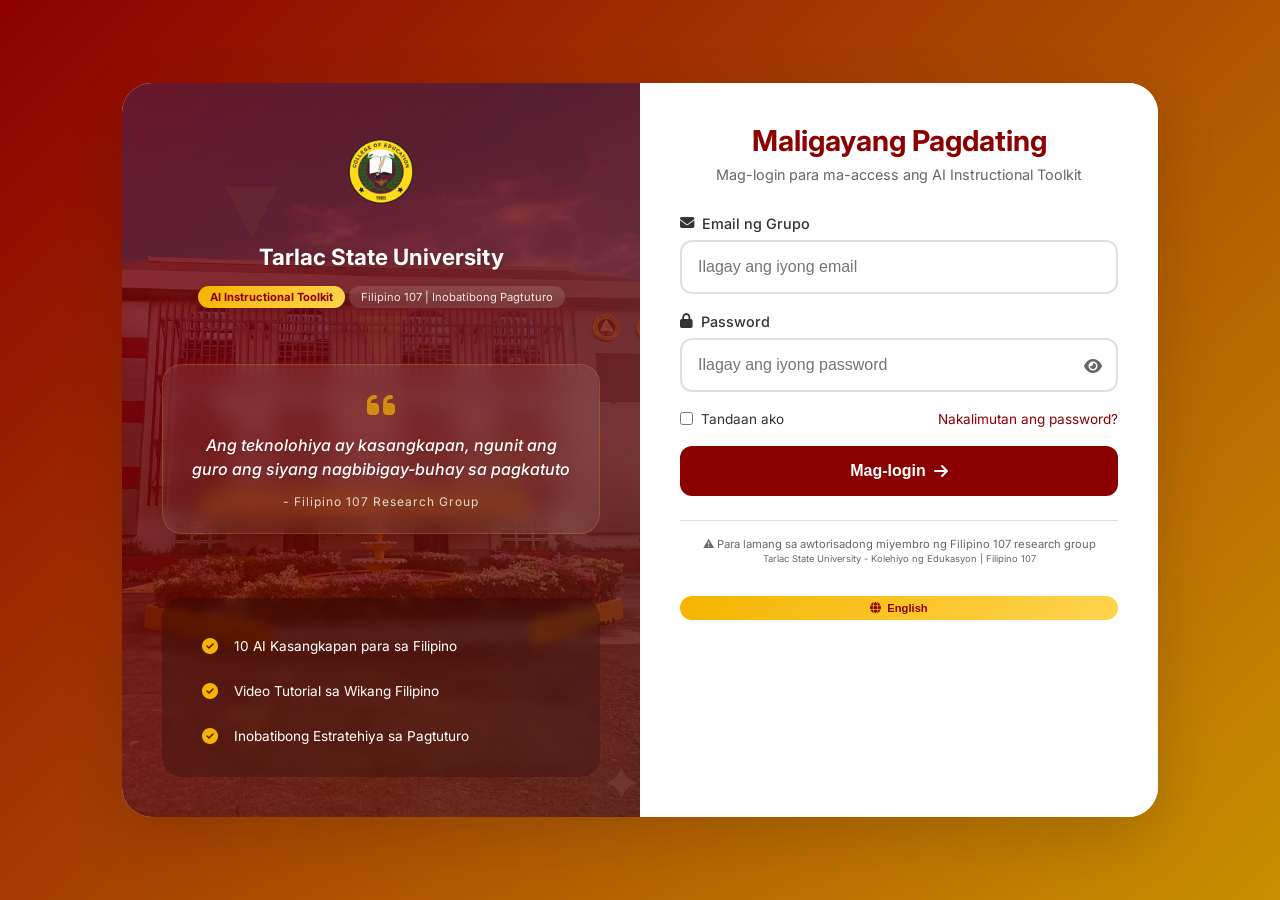
==== commit 4ada3cae: "Major update: Added complete video tutorial library and new tool pages for Filipino 107" ====
--- a/dashboard.html
+++ b/dashboard.html
@@ -10,6 +10,520 @@
     <link href="https://fonts.googleapis.com/css2?family=Inter:wght@300;400;500;600;700;800&display=swap"
         rel="stylesheet">
     <link rel="stylesheet" href="https://cdnjs.cloudflare.com/ajax/libs/font-awesome/6.5.1/css/all.min.css">
+    <style>
+        /* ========== ENHANCED PROFESSIONAL CARD STYLES ========== */
+
+        /* Tools Grid - Professional Layout */
+        .tools-grid-pro {
+            display: grid;
+            grid-template-columns: repeat(auto-fill, minmax(350px, 1fr));
+            gap: 1.8rem;
+            margin: 2rem 0;
+        }
+
+        /* Professional Tool Card */
+        .tool-card-pro {
+            background: var(--card-bg, #ffffff);
+            border-radius: 24px;
+            padding: 1.5rem;
+            text-decoration: none;
+            color: var(--text-primary, #1a1a1a);
+            transition: all 0.4s cubic-bezier(0.175, 0.885, 0.32, 1.275);
+            border: 1px solid var(--border-color, rgba(0, 0, 0, 0.08));
+            position: relative;
+            display: block;
+            overflow: hidden;
+            box-shadow: 0 4px 12px rgba(0, 0, 0, 0.05);
+        }
+
+        .tool-card-pro::before {
+            content: '';
+            position: absolute;
+            top: 0;
+            left: 0;
+            right: 0;
+            height: 4px;
+            background: linear-gradient(90deg, #8B0000, #F4B400, #8B0000);
+            opacity: 0;
+            transition: opacity 0.3s ease;
+        }
+
+        .tool-card-pro:hover::before {
+            opacity: 1;
+        }
+
+        .tool-card-pro:hover {
+            transform: translateY(-6px);
+            box-shadow: 0 20px 35px rgba(0, 0, 0, 0.12);
+            border-color: transparent;
+        }
+
+        .tool-header-pro {
+            display: flex;
+            justify-content: space-between;
+            align-items: center;
+            margin-bottom: 1.2rem;
+        }
+
+        .tool-icon-pro {
+            width: 60px;
+            height: 60px;
+            border-radius: 18px;
+            display: flex;
+            align-items: center;
+            justify-content: center;
+            font-size: 1.8rem;
+            transition: all 0.3s ease;
+            background: rgba(139, 0, 0, 0.08);
+        }
+
+        .tool-card-pro:hover .tool-icon-pro {
+            transform: scale(1.05);
+            background: linear-gradient(135deg, #8B0000, #F4B400);
+        }
+
+        .tool-card-pro:hover .tool-icon-pro i {
+            color: white !important;
+        }
+
+        .favorite-btn {
+            background: rgba(0, 0, 0, 0.05);
+            border: none;
+            width: 36px;
+            height: 36px;
+            border-radius: 50%;
+            cursor: pointer;
+            transition: all 0.3s ease;
+            display: flex;
+            align-items: center;
+            justify-content: center;
+        }
+
+        .favorite-btn:hover {
+            background: rgba(255, 71, 87, 0.15);
+            transform: scale(1.1);
+        }
+
+        .favorite-btn i {
+            font-size: 1.2rem;
+            transition: all 0.3s;
+        }
+
+        .tool-card-pro h3 {
+            font-size: 1.25rem;
+            font-weight: 700;
+            margin: 0 0 0.5rem 0;
+            color: var(--text-primary, #1a1a1a);
+            letter-spacing: -0.3px;
+        }
+
+        .tool-category {
+            display: inline-block;
+            padding: 4px 12px;
+            background: linear-gradient(135deg, rgba(139, 0, 0, 0.1), rgba(244, 180, 0, 0.08));
+            border-radius: 20px;
+            font-size: 0.7rem;
+            margin: 0.5rem 0;
+            font-weight: 600;
+            color: #8B0000;
+            letter-spacing: 0.3px;
+        }
+
+        .tool-description {
+            font-size: 0.85rem;
+            color: var(--text-secondary, #666);
+            margin: 0.5rem 0;
+            line-height: 1.5;
+        }
+
+        .teaching-use {
+            background: rgba(139, 0, 0, 0.04);
+            border-radius: 12px;
+            padding: 0.6rem 0.8rem;
+            margin: 0.8rem 0;
+            display: flex;
+            align-items: center;
+            gap: 0.6rem;
+            transition: all 0.3s;
+        }
+
+        .tool-card-pro:hover .teaching-use {
+            background: rgba(244, 180, 0, 0.1);
+        }
+
+        .teaching-use i {
+            font-size: 0.8rem;
+            color: #F4B400;
+        }
+
+        .teaching-use span {
+            font-size: 0.75rem;
+            color: var(--text-secondary, #555);
+            line-height: 1.4;
+            flex: 1;
+        }
+
+        .progress-bar {
+            height: 6px;
+            background: rgba(0, 0, 0, 0.08);
+            border-radius: 10px;
+            margin: 1rem 0;
+            overflow: hidden;
+        }
+
+        .progress-fill {
+            height: 100%;
+            background: linear-gradient(90deg, #8B0000, #F4B400);
+            border-radius: 10px;
+            transition: width 0.5s ease;
+            position: relative;
+            overflow: hidden;
+        }
+
+        .progress-fill::after {
+            content: '';
+            position: absolute;
+            top: 0;
+            left: 0;
+            right: 0;
+            bottom: 0;
+            background: linear-gradient(90deg, transparent, rgba(255, 255, 255, 0.3), transparent);
+            animation: shimmer 1.5s infinite;
+        }
+
+        @keyframes shimmer {
+            0% {
+                transform: translateX(-100%);
+            }
+
+            100% {
+                transform: translateX(100%);
+            }
+        }
+
+        .completed-badge {
+            position: absolute;
+            top: 1rem;
+            right: 1rem;
+            background: linear-gradient(135deg, #28a745, #20c997);
+            color: white;
+            padding: 4px 10px;
+            border-radius: 20px;
+            font-size: 0.7rem;
+            display: flex;
+            align-items: center;
+            gap: 5px;
+            font-weight: 600;
+            box-shadow: 0 2px 8px rgba(40, 167, 69, 0.3);
+        }
+
+        .view-tutorial-btn {
+            display: inline-flex;
+            align-items: center;
+            gap: 0.5rem;
+            margin-top: 1rem;
+            padding: 0.6rem 1.2rem;
+            background: transparent;
+            border: 1.5px solid #8B0000;
+            border-radius: 40px;
+            color: #8B0000;
+            font-weight: 600;
+            font-size: 0.8rem;
+            text-decoration: none;
+            transition: all 0.3s;
+            width: fit-content;
+        }
+
+        .view-tutorial-btn:hover {
+            background: linear-gradient(135deg, #8B0000, #F4B400);
+            color: white;
+            border-color: transparent;
+            transform: translateX(5px);
+        }
+
+        .no-results {
+            text-align: center;
+            padding: 4rem;
+            background: var(--card-bg, white);
+            border-radius: 24px;
+            color: var(--text-secondary, #666);
+        }
+
+        .no-results i {
+            font-size: 3rem;
+            margin-bottom: 1rem;
+            opacity: 0.5;
+        }
+
+        /* Stats Summary - FIXED */
+        .stats-summary {
+            display: flex;
+            gap: 1.5rem;
+            justify-content: center;
+            margin-bottom: 2rem;
+            flex-wrap: wrap;
+        }
+
+        .stat-card {
+            background: white;
+            border-radius: 20px;
+            padding: 1.2rem 2rem;
+            display: flex;
+            align-items: center;
+            gap: 1rem;
+            box-shadow: 0 4px 12px rgba(0, 0, 0, 0.08);
+            border: 1px solid rgba(0, 0, 0, 0.05);
+            transition: all 0.3s;
+            flex: 1;
+            min-width: 180px;
+            justify-content: center;
+        }
+
+        .stat-card:hover {
+            transform: translateY(-3px);
+            box-shadow: 0 8px 20px rgba(0, 0, 0, 0.12);
+            border-color: #F4B400;
+        }
+
+        .stat-card i {
+            font-size: 2.2rem;
+            color: #F4B400;
+        }
+
+        .stat-info {
+            text-align: left;
+        }
+
+        .stat-value {
+            font-size: 1.8rem;
+            font-weight: 800;
+            color: #8B0000;
+            display: block;
+            line-height: 1.2;
+        }
+
+        .stat-label {
+            font-size: 0.8rem;
+            color: #666;
+        }
+
+        /* Dark Mode Stats */
+        body.dark-mode .stat-card {
+            background: #0f3460;
+            border-color: #2c3e66;
+        }
+
+        body.dark-mode .stat-value {
+            color: #F4B400;
+        }
+
+        body.dark-mode .stat-label {
+            color: #b0b0b0;
+        }
+
+        /* Footer - FIXED */
+        .footer-pro {
+            background: #8B0000;
+            color: white;
+            padding: 3rem 2rem 1rem;
+            margin-top: 3rem;
+        }
+
+        .footer-content {
+            max-width: 1200px;
+            margin: 0 auto;
+            display: grid;
+            grid-template-columns: repeat(auto-fit, minmax(250px, 1fr));
+            gap: 2rem;
+        }
+
+        .footer-logo i {
+            font-size: 2rem;
+            color: #F4B400;
+            margin-bottom: 0.5rem;
+        }
+
+        .footer-logo span {
+            font-size: 1.1rem;
+            font-weight: 700;
+            display: block;
+            margin-bottom: 0.5rem;
+        }
+
+        .footer-logo p {
+            font-size: 0.8rem;
+            opacity: 0.8;
+        }
+
+        .link-group h4 {
+            color: #F4B400;
+            margin-bottom: 1rem;
+            font-size: 1rem;
+        }
+
+        .link-group a {
+            display: block;
+            color: rgba(255, 255, 255, 0.8);
+            text-decoration: none;
+            font-size: 0.8rem;
+            margin-bottom: 0.5rem;
+            transition: color 0.3s;
+        }
+
+        .link-group a:hover {
+            color: #F4B400;
+        }
+
+        .footer-bottom {
+            text-align: center;
+            padding-top: 2rem;
+            margin-top: 2rem;
+            border-top: 1px solid rgba(255, 255, 255, 0.1);
+            font-size: 0.75rem;
+            opacity: 0.7;
+        }
+
+        body.dark-mode .footer-pro {
+            background: #0f0f1a;
+        }
+
+        /* Motivation Card */
+        .motivation-card {
+            background: linear-gradient(135deg, rgba(139, 0, 0, 0.05), rgba(244, 180, 0, 0.05));
+            border-radius: 20px;
+            padding: 1.5rem 2rem;
+            margin: 2rem 0;
+            display: flex;
+            align-items: center;
+            gap: 1rem;
+            border-left: 4px solid #F4B400;
+        }
+
+        .quote-icon {
+            font-size: 2rem;
+            color: #F4B400;
+            opacity: 0.5;
+        }
+
+        .quote-content {
+            flex: 1;
+        }
+
+        .quote-content p {
+            font-size: 1rem;
+            font-style: italic;
+            margin: 0;
+        }
+
+        .quote-content span {
+            display: block;
+            font-size: 0.8rem;
+            margin-top: 0.5rem;
+            opacity: 0.7;
+        }
+
+        .quote-refresh {
+            cursor: pointer;
+            padding: 8px;
+            border-radius: 50%;
+            transition: all 0.3s;
+            color: #999;
+        }
+
+        .quote-refresh:hover {
+            background: rgba(244, 180, 0, 0.1);
+            color: #F4B400;
+        }
+
+        /* Responsive */
+        @media (max-width: 768px) {
+            .tools-grid-pro {
+                grid-template-columns: 1fr;
+                gap: 1.2rem;
+            }
+
+            .tool-card-pro {
+                padding: 1.2rem;
+            }
+
+            .tool-icon-pro {
+                width: 50px;
+                height: 50px;
+                font-size: 1.5rem;
+            }
+
+            .stats-summary {
+                flex-direction: column;
+            }
+
+            .stat-card {
+                min-width: auto;
+            }
+
+            .footer-content {
+                grid-template-columns: 1fr;
+                text-align: center;
+            }
+
+            .motivation-card {
+                flex-direction: column;
+                text-align: center;
+            }
+        }
+
+        .tool-card-pro {
+            animation: fadeInUp 0.5s ease forwards;
+            opacity: 0;
+        }
+
+        .tool-card-pro:nth-child(1) {
+            animation-delay: 0.05s;
+        }
+
+        .tool-card-pro:nth-child(2) {
+            animation-delay: 0.1s;
+        }
+
+        .tool-card-pro:nth-child(3) {
+            animation-delay: 0.15s;
+        }
+
+        .tool-card-pro:nth-child(4) {
+            animation-delay: 0.2s;
+        }
+
+        .tool-card-pro:nth-child(5) {
+            animation-delay: 0.25s;
+        }
+
+        .tool-card-pro:nth-child(6) {
+            animation-delay: 0.3s;
+        }
+
+        .tool-card-pro:nth-child(7) {
+            animation-delay: 0.35s;
+        }
+
+        .tool-card-pro:nth-child(8) {
+            animation-delay: 0.4s;
+        }
+
+        .tool-card-pro:nth-child(9) {
+            animation-delay: 0.45s;
+        }
+
+        @keyframes fadeInUp {
+            from {
+                opacity: 0;
+                transform: translateY(20px);
+            }
+
+            to {
+                opacity: 1;
+                transform: translateY(0);
+            }
+        }
+    </style>
 </head>
 
 <body>
@@ -110,25 +624,25 @@
             </div>
             <div class="filter-buttons stagger-children">
                 <button class="filter-btn active" data-filter="all">
-                    <i class="fas fa-th-large"></i> <span>Lahat ng Tool</span>
+                    <i class="fas fa-th-large"></i> <span id="filterAllText">Lahat ng Tool</span>
                 </button>
                 <button class="filter-btn" data-filter="sketch">
-                    <i class="fas fa-paintbrush"></i> <span>Sketch</span>
+                    <i class="fas fa-paintbrush"></i> <span id="filterSketchText">Sketch</span>
                 </button>
                 <button class="filter-btn" data-filter="assessment">
-                    <i class="fas fa-clipboard-list"></i> <span>Pagsusulit</span>
+                    <i class="fas fa-clipboard-list"></i> <span id="filterAssessmentText">Pagsusulit</span>
                 </button>
                 <button class="filter-btn" data-filter="portfolio">
-                    <i class="fas fa-folder-open"></i> <span>Portfolio</span>
+                    <i class="fas fa-folder-open"></i> <span id="filterPortfolioText">Portfolio</span>
                 </button>
                 <button class="filter-btn" data-filter="writing">
-                    <i class="fas fa-pen-fancy"></i> <span>Pagsulat</span>
+                    <i class="fas fa-pen-fancy"></i> <span id="filterWritingText">Pagsulat</span>
                 </button>
                 <button class="filter-btn" data-filter="lesson">
-                    <i class="fas fa-chalkboard-user"></i> <span>Banghay Aralin</span>
+                    <i class="fas fa-chalkboard-user"></i> <span id="filterLessonText">Banghay Aralin</span>
                 </button>
                 <button class="filter-btn" data-filter="favorites">
-                    <i class="fas fa-heart"></i> <span>Mga Paborito</span>
+                    <i class="fas fa-heart"></i> <span id="filterFavoritesText">Mga Paborito</span>
                 </button>
             </div>
         </div>
@@ -237,10 +751,10 @@
             </div>
             <div class="footer-links">
                 <div class="link-group scroll-reveal">
-                    <h4>Menu</h4>
-                    <a href="index.html#features">Mga Tampok</a>
+                    <!-- <h4>Menu</h4>
+                    <a href="">Mga Tampok</a>
                     <a href="index.html#tools">AI Kasangkapan</a>
-                    <a href="login.html">Mag-login</a>
+                    <a href="login.html">Mag-login</a> -->
                 </div>
                 <div class="link-group scroll-reveal">
                     <h4>Suporta</h4>
@@ -265,125 +779,73 @@
     </button>
 
     <script>
-        // ========== AI TOOLS DATA - EACH ID MATCHES THE HTML FILE NAME ==========
+        // ========== TRANSLATIONS ==========
+        const translations = {
+            en: {
+                langToggleText: "Filipino",
+                favoritesText: "Favorites",
+                progressText: "My Progress",
+                logoutText: "Logout",
+                filterAllText: "All Tools",
+                filterSketchText: "Sketch",
+                filterAssessmentText: "Assessment",
+                filterPortfolioText: "Portfolio",
+                filterWritingText: "Writing",
+                filterLessonText: "Lesson Plan",
+                filterFavoritesText: "Favorites",
+                searchPlaceholder: "Search AI tools... (e.g., Sketch, Graphic Organizer)",
+                quoteText: '"Technology is a tool, but the teacher brings learning to life."',
+                quoteAuthor: "- Filipino 107 Research Group"
+            },
+            fil: {
+                langToggleText: "English",
+                favoritesText: "Mga Paborito",
+                progressText: "Aking Progreso",
+                logoutText: "Lumabas",
+                filterAllText: "Lahat ng Tool",
+                filterSketchText: "Sketch",
+                filterAssessmentText: "Pagsusulit",
+                filterPortfolioText: "Portfolio",
+                filterWritingText: "Pagsulat",
+                filterLessonText: "Banghay Aralin",
+                filterFavoritesText: "Mga Paborito",
+                searchPlaceholder: "Maghanap ng AI tools... (hal. AutoDraw, Testportal)",
+                quoteText: '"Ang teknolohiya ay kasangkapan, ngunit ang guro ang siyang nagbibigay-buhay sa pagkatuto."',
+                quoteAuthor: "- Filipino 107 Research Group"
+            }
+        };
+
+        let currentLang = localStorage.getItem("language") || "fil";
+
+        function applyTranslations() {
+            const t = translations[currentLang];
+            if (!t) return;
+
+            document.getElementById("langToggleText").textContent = t.langToggleText;
+            document.getElementById("favoritesText").textContent = t.favoritesText;
+            document.getElementById("progressText").textContent = t.progressText;
+            document.getElementById("logoutText").textContent = t.logoutText;
+            document.getElementById("filterAllText").textContent = t.filterAllText;
+            document.getElementById("filterSketchText").textContent = t.filterSketchText;
+            document.getElementById("filterAssessmentText").textContent = t.filterAssessmentText;
+            document.getElementById("filterPortfolioText").textContent = t.filterPortfolioText;
+            document.getElementById("filterWritingText").textContent = t.filterWritingText;
+            document.getElementById("filterLessonText").textContent = t.filterLessonText;
+            document.getElementById("filterFavoritesText").textContent = t.filterFavoritesText;
+            document.getElementById("searchInput").placeholder = t.searchPlaceholder;
+            document.getElementById("quoteText").textContent = t.quoteText;
+            document.getElementById("quoteAuthorText").textContent = t.quoteAuthor;
+        }
+
+        // ========== AI TOOLS DATA ==========
         const toolsData = [
-            // SKETCH CATEGORY
-            {
-                id: "autodraw",
-                name: "AutoDraw",
-                icon: "fas fa-paintbrush",
-                color: "#FF6B35",
-                category: "sketch",
-                categoryName: "Sketch",
-                description: "Gumuhit ng sketch at graphic organizer para sa pagtuturo",
-                useInTeaching: "Ilarawan ang tagpuan ng akda, gumawa ng story sequence",
-                completed: false,
-                favorite: false
-            },
-            {
-                id: "graphic-organizer",
-                name: "Graphic Organizer",
-                icon: "fas fa-project-diagram",
-                color: "#17A2B8",
-                category: "sketch",
-                categoryName: "Sketch",
-                description: "Lumikha ng concept map at visual diagrams",
-                useInTeaching: "Gumawa ng graphic organizer para sa aralin",
-                completed: false,
-                favorite: false
-            },
-
-            // ASSESSMENT CATEGORY
-            {
-                id: "testportal",
-                name: "Testportal",
-                icon: "fas fa-clipboard-list",
-                color: "#28A745",
-                category: "assessment",
-                categoryName: "Pagsusulit",
-                description: "Lumikha ng online pagsusulit at assessment",
-                useInTeaching: "Gumawa ng multiple choice, true/false, essay questions",
-                completed: false,
-                favorite: false
-            },
-
-            // PORTFOLIO CATEGORY
-            {
-                id: "visme",
-                name: "Visme",
-                icon: "fas fa-chart-pie",
-                color: "#4B0082",
-                category: "portfolio",
-                categoryName: "Portfolio",
-                description: "Lumikha ng digital portfolio at presentation",
-                useInTeaching: "Gumawa ng portfolio ng mga likhang sining ng mag-aaral",
-                completed: false,
-                favorite: false
-            },
-            {
-                id: "framer",
-                name: "Framer",
-                icon: "fas fa-layer-group",
-                color: "#0055FF",
-                category: "portfolio",
-                categoryName: "Portfolio",
-                description: "Magdisenyo ng website at online portfolio",
-                useInTeaching: "Gumawa ng website para sa mga proyekto ng mag-aaral",
-                completed: false,
-                favorite: false
-            },
-
-            // WRITING CATEGORY
-            {
-                id: "talaarawan",
-                name: "Talaarawan",
-                icon: "fas fa-book-journal",
-                color: "#E83E8C",
-                category: "writing",
-                categoryName: "Pagsulat",
-                description: "Digital na talaarawan para sa repleksyon",
-                useInTeaching: "Gumawa ng digital journal para sa repleksyon ng mag-aaral",
-                completed: false,
-                favorite: false
-            },
-            {
-                id: "lakbay-sanaysay",
-                name: "Lakbay-Sanaysay",
-                icon: "fas fa-map-marked-alt",
-                color: "#00A4EF",
-                category: "writing",
-                categoryName: "Pagsulat",
-                description: "Kasangkapan sa pagsulat ng travel essay",
-                useInTeaching: "Gumawa ng travel essay tungkol sa mga lugar sa Pilipinas",
-                completed: false,
-                favorite: false
-            },
-
-            // LESSON PLAN CATEGORY
-            {
-                id: "banghay-aralin",
-                name: "Banghay ng Pagtuturo",
-                icon: "fas fa-chalkboard-user",
-                color: "#FF8C00",
-                category: "lesson",
-                categoryName: "Banghay Aralin",
-                description: "Lumikha ng detalyadong lesson plan",
-                useInTeaching: "Gumawa ng step-by-step lesson plan para sa Filipino",
-                completed: false,
-                favorite: false
-            },
-            {
-                id: "modyul",
-                name: "Module Creator",
-                icon: "fas fa-book-open",
-                color: "#8B0000",
-                category: "lesson",
-                categoryName: "Banghay Aralin",
-                description: "Lumikha ng learning modules",
-                useInTeaching: "Gumawa ng self-learning modules para sa Filipino",
-                completed: false,
-                favorite: false
-            }
+            { id: "sketch", name: "SKETCH", icon: "fas fa-paintbrush", color: "#FF6B35", category: "sketch", categoryName: "Sketch", description: "LAYUNIN:", useInTeaching: "Matukoy ang kahalagahan ng sketch bilang isang kagamitang pampagtuturo sa pagtuturo ng wika at panitikan.", completed: false, favorite: true },
+            { id: "graphic-organizer", name: "GRAPHIC ORGANIZER", icon: "fas fa-project-diagram", color: "#17A2B8", category: "assessment", categoryName: "Pagsusulit", description: "LAYUNIN:", useInTeaching: "Makapagbigay ng mga gamit ng graphic organizer sa pagtuturo ng asignaturang Filipino", completed: false, favorite: false },
+            { id: "portfolio", name: "PORTFOLIO", icon: "fas fa-clipboard-list", color: "#28A745", category: "portfolio", categoryName: "Portfolio", description: "LAYUNIN:", useInTeaching: "Maibigay ang mga iba't ibang uri ng portfolio (halimbawa: developmental, showcase, process). Makapagbigay ng mga halimbawa ng mga uri ng portfolio", completed: false, favorite: true },
+            { id: "lakbay-sanaysay", name: "LAKBAY SANAYSAY", icon: "fas fa-chart-pie", color: "#4B0082", category: "writing", categoryName: "Pagsulat", description: "LAYUNIN:", useInTeaching: "Makalikha ng Makabuluhang Lakbay-Sanaysay", completed: false, favorite: false },
+            { id: "talaarawan", name: "TALAARAWAN", icon: "fas fa-layer-group", color: "#0055FF", category: "lesson", categoryName: "Banghay Aralin", description: "LAYUNIN:", useInTeaching: "Matukoy ang kahalagahan ng talaarawan bilang isang kagamitang pampagtuturo sa pagtuturo ng wika at panitikan", completed: false, favorite: true },
+            { id: "pagsusulit", name: "PAGSUSULIT", icon: "fas fa-book-journal", color: "#E83E8C", category: "assessment", categoryName: "Pagsusulit", description: "LAYUNIN:", useInTeaching: "Makagawa ng sariling pagsusulit sa asignaturang Filipino.", completed: false, favorite: false },
+            { id: "ang-banghay-sa-pagtuturo", name: "ANG BANGHAY SA PAGTUTURO", icon: "fas fa-map-marked-alt", color: "#00A4EF", category: "lesson", categoryName: "Banghay Aralin", description: "LAYUNIN:", useInTeaching: "Makapaggawa ng sariling banghay aralin sa Filipino", completed: false, favorite: false }
         ];
 
         let currentFilter = "all";
@@ -471,20 +933,28 @@
             grid.innerHTML = filteredTools.map(tool => `
         <div class="tool-card-pro">
             <div class="tool-header-pro">
-                <div class="tool-icon-pro" style="background: ${tool.color}20;">
+                <div class="tool-icon-pro" style="background: ${tool.color}15;">
                     <i class="${tool.icon}" style="color: ${tool.color};"></i>
                 </div>
                 <button class="favorite-btn" onclick="event.preventDefault(); toggleFavorite('${tool.id}')">
-                    <i class="fas fa-heart" style="color: ${tool.favorite ? '#ff4757' : '#ccc'};"></i>
+                    <i class="fas fa-heart" style="color: ${tool.favorite ? '#ff4757' : '#aaa'};"></i>
                 </button>
             </div>
             <h3>${tool.name}</h3>
             <span class="tool-category">${tool.categoryName}</span>
             <p class="tool-description">${tool.description}</p>
-            <div class="teaching-use"><i class="fas fa-chalkboard"></i><span>Gamit sa Pagtuturo: ${tool.useInTeaching}</span></div>
-            <div class="progress-bar"><div class="progress-fill" style="width: ${tool.completed ? '100%' : '0%'}"></div></div>
+            <div class="teaching-use">
+                <i class="fas fa-chalkboard"></i>
+                <span>${tool.useInTeaching}</span>
+            </div>
+            <div class="progress-bar">
+                <div class="progress-fill" style="width: ${tool.completed ? '100%' : '0%'}"></div>
+            </div>
             ${tool.completed ? '<div class="completed-badge"><i class="fas fa-check-circle"></i> Tapos na!</div>' : ''}
-            <a href="tools/${tool.id}.html" class="view-tutorial-btn">Tingnan ang Tutorial →</a>
+            <div style="display: flex; gap: 0.8rem; margin-top: 1rem;">
+                <a href="tools/${tool.id}.html" class="view-tutorial-btn" style="flex: 1; text-align: center; margin-top: 0;">Tingnan ang tutorial <i class="fas fa-arrow-right"></i></a>
+                <a href="assets/video/${tool.id}.html" class="view-tutorial-btn" style="flex: 1; text-align: center; margin-top: 0; background: #8B0000; color: white; border-color: #8B0000;">Tingnan ang video tutorial <i class="fas fa-video"></i></a>
+            </div>
         </div>
     `).join("");
         }
@@ -507,14 +977,82 @@
             modal.style.display = "flex";
         }
 
+        // ========== DARK MODE FUNCTIONALITY ==========
+        function initDarkMode() {
+            const themeToggle = document.getElementById("themeToggle");
+            if (!themeToggle) return;
+
+            const savedTheme = localStorage.getItem("theme");
+            if (savedTheme === "dark") {
+                document.body.classList.add("dark-mode");
+                themeToggle.innerHTML = '<i class="fas fa-sun"></i>';
+            } else {
+                document.body.classList.remove("dark-mode");
+                themeToggle.innerHTML = '<i class="fas fa-moon"></i>';
+            }
+
+            themeToggle.addEventListener("click", function () {
+                document.body.classList.toggle("dark-mode");
+                const isDark = document.body.classList.contains("dark-mode");
+                localStorage.setItem("theme", isDark ? "dark" : "light");
+                themeToggle.innerHTML = isDark ? '<i class="fas fa-sun"></i>' : '<i class="fas fa-moon"></i>';
+            });
+        }
+
+        function initLanguageToggle() {
+            const langToggle = document.getElementById("langToggle");
+            if (langToggle) {
+                langToggle.addEventListener("click", function () {
+                    currentLang = currentLang === "en" ? "fil" : "en";
+                    localStorage.setItem("language", currentLang);
+                    applyTranslations();
+                    renderTools();
+                });
+            }
+        }
+
+        function initMobileMenu() {
+            const mobileBtn = document.getElementById("mobileMenuBtn");
+            const navRight = document.getElementById("navRight");
+            if (mobileBtn && navRight) {
+                mobileBtn.addEventListener("click", function () {
+                    navRight.classList.toggle("show");
+                    const icon = mobileBtn.querySelector('i');
+                    if (navRight.classList.contains('show')) {
+                        icon.classList.remove('fa-bars');
+                        icon.classList.add('fa-times');
+                    } else {
+                        icon.classList.remove('fa-times');
+                        icon.classList.add('fa-bars');
+                    }
+                });
+                document.addEventListener('click', function (event) {
+                    if (!navRight.contains(event.target) && !mobileBtn.contains(event.target)) {
+                        navRight.classList.remove('show');
+                        const icon = mobileBtn.querySelector('i');
+                        if (icon) {
+                            icon.classList.remove('fa-times');
+                            icon.classList.add('fa-bars');
+                        }
+                    }
+                });
+            }
+        }
+
         function initDashboard() {
             loadSavedData();
             renderTools();
             updateStats();
             updateStreak();
+            initDarkMode();
+            initLanguageToggle();
+            initMobileMenu();
+            applyTranslations();
 
             const userEmail = localStorage.getItem("userEmail");
-            if (userEmail) document.getElementById("userGreeting").textContent = `Hi, ${userEmail.split('@')[0]}`;
+            if (userEmail) {
+                document.getElementById("userGreeting").textContent = `Hi, ${userEmail.split('@')[0]}`;
+            }
 
             const searchInput = document.getElementById("searchInput");
             const searchClear = document.getElementById("searchClear");
--- a/style.css
+++ b/style.css
@@ -306,41 +306,41 @@
 }
 
 /* FIXED GET STARTED BUTTON */
-.nav-cta-btn {
+/* .nav-cta-btn {
     background: #F4B400 !important;
     color: #8B0000 !important;
     padding: 6px 20px !important;
     border-radius: 30px !important;
     font-weight: 700 !important;
+} */
+
+/* .nav-cta-btn:hover {
+    background: #C89000 !important;
+    color: #8B0000 !important;
+    transform: translateY(-2px);
+} */
+
+/* FORCE FIX - ADD AT VERY END */
+/* .nav-login-btn {
+    border: 2px solid #F4B400 !important;
+    background: transparent !important;
+    color: white !important;
+}
+
+.nav-login-btn:hover {
+    background: #F4B400 !important;
+    color: #8B0000 !important;
+} */
+
+/* .nav-cta-btn {
+    background: #F4B400 !important;
+    color: #ffffff !important;
 }
 
 .nav-cta-btn:hover {
     background: #C89000 !important;
     color: #8B0000 !important;
-    transform: translateY(-2px);
-}
-
-/* FORCE FIX - ADD AT VERY END */
-.nav-login-btn {
-    border: 2px solid #F4B400 !important;
-    background: transparent !important;
-    color: white !important;
-}
-
-.nav-login-btn:hover {
-    background: #F4B400 !important;
-    color: #8B0000 !important;
-}
-
-.nav-cta-btn {
-    background: #F4B400 !important;
-    color: #ffffff !important;
-}
-
-.nav-cta-btn:hover {
-    background: #C89000 !important;
-    color: #8B0000 !important;
-}
+} */
 
 /* Language Toggle Button */
 .lang-toggle-btn {
@@ -5841,7 +5841,7 @@
     align-items: center;
 }
 
-.navbar .nav-links a {
+/* .navbar .nav-links a {
     text-decoration: none;
     color: var(--tsu-white);
     font-weight: 500;
@@ -5851,7 +5851,7 @@
 
 .navbar .nav-links a:hover {
     color: var(--tsu-gold);
-}
+} */
 
 .navbar .nav-login-btn {
     padding: 6px 18px;
@@ -5864,7 +5864,7 @@
     color: var(--tsu-maroon) !important;
 }
 
-.navbar .nav-cta-btn {
+/* .navbar .nav-cta-btn {
     background: var(--tsu-gold);
     color: var(--tsu-maroon) !important;
     padding: 6px 20px;
@@ -5875,7 +5875,7 @@
 .navbar .nav-cta-btn:hover {
     background: var(--tsu-gold-dark);
     transform: translateY(-2px);
-}
+} */
 
 .navbar .lang-toggle-btn {
     background: rgba(255, 255, 255, 0.15);
@@ -6190,11 +6190,11 @@
     color: white !important;
     font-weight: 500 !important;
     font-size: 0.9rem !important;
-    transition: color 0.3s !important;
+    /* transition: color 0.3s !important; */
 }
 
 .navbar .nav-links a:hover {
-    color: var(--tsu-gold) !important;
+    /* color: var(--tsu-gold) !important; */
 }
 
 .navbar .nav-login-btn {
@@ -6220,6 +6220,7 @@
     background: var(--tsu-gold-dark) !important;
     transform: translateY(-2px) !important;
 }
+
 
 .navbar .lang-toggle-btn {
     background: rgba(255, 255, 255, 0.15) !important;
@@ -7999,4 +8000,116 @@
 
 body.dark-mode .tool-card-pro .view-tutorial-btn {
     color: var(--tsu-gold);
+}
+
+/* ========== FIX FOR 15 TOOLS STAGGER - ADD AT VERY END ========== */
+.stagger-children>* {
+    opacity: 0;
+    animation: fadeInUp 0.5s ease forwards;
+}
+
+.stagger-children>*:nth-child(1) {
+    animation-delay: 0.05s;
+}
+
+.stagger-children>*:nth-child(2) {
+    animation-delay: 0.1s;
+}
+
+.stagger-children>*:nth-child(3) {
+    animation-delay: 0.15s;
+}
+
+.stagger-children>*:nth-child(4) {
+    animation-delay: 0.2s;
+}
+
+.stagger-children>*:nth-child(5) {
+    animation-delay: 0.25s;
+}
+
+.stagger-children>*:nth-child(6) {
+    animation-delay: 0.3s;
+}
+
+.stagger-children>*:nth-child(7) {
+    animation-delay: 0.35s;
+}
+
+.stagger-children>*:nth-child(8) {
+    animation-delay: 0.4s;
+}
+
+.stagger-children>*:nth-child(9) {
+    animation-delay: 0.45s;
+}
+
+.stagger-children>*:nth-child(10) {
+    animation-delay: 0.5s;
+}
+
+.stagger-children>*:nth-child(11) {
+    animation-delay: 0.55s;
+}
+
+.stagger-children>*:nth-child(12) {
+    animation-delay: 0.6s;
+}
+
+.stagger-children>*:nth-child(13) {
+    animation-delay: 0.65s;
+}
+
+.stagger-children>*:nth-child(14) {
+    animation-delay: 0.7s;
+}
+
+.stagger-children>*:nth-child(15) {
+    animation-delay: 0.75s;
+}
+
+.stagger-children>*:nth-child(16) {
+    animation-delay: 0.8s;
+}
+
+.stagger-children>*:nth-child(17) {
+    animation-delay: 0.85s;
+}
+
+.stagger-children>*:nth-child(18) {
+    animation-delay: 0.9s;
+}
+
+.stagger-children>*:nth-child(19) {
+    animation-delay: 0.95s;
+}
+
+.stagger-children>*:nth-child(20) {
+    animation-delay: 1s;
+}
+
+/* Force all tool cards to display */
+.tools-grid-preview {
+    display: grid !important;
+    grid-template-columns: repeat(auto-fill, minmax(160px, 1fr)) !important;
+    gap: 1.2rem !important;
+    margin-top: 2.5rem !important;
+    overflow: visible !important;
+    max-height: none !important;
+}
+
+.tool-preview-card {
+    display: flex !important;
+    flex-direction: column !important;
+    align-items: center !important;
+    justify-content: center !important;
+    background: var(--card-bg) !important;
+    border-radius: 16px !important;
+    padding: 1.2rem !important;
+    text-align: center !important;
+    border: 1px solid var(--border-color) !important;
+    transition: all 0.3s ease !important;
+    cursor: pointer !important;
+    position: relative !important;
+    overflow: hidden !important;
 }
